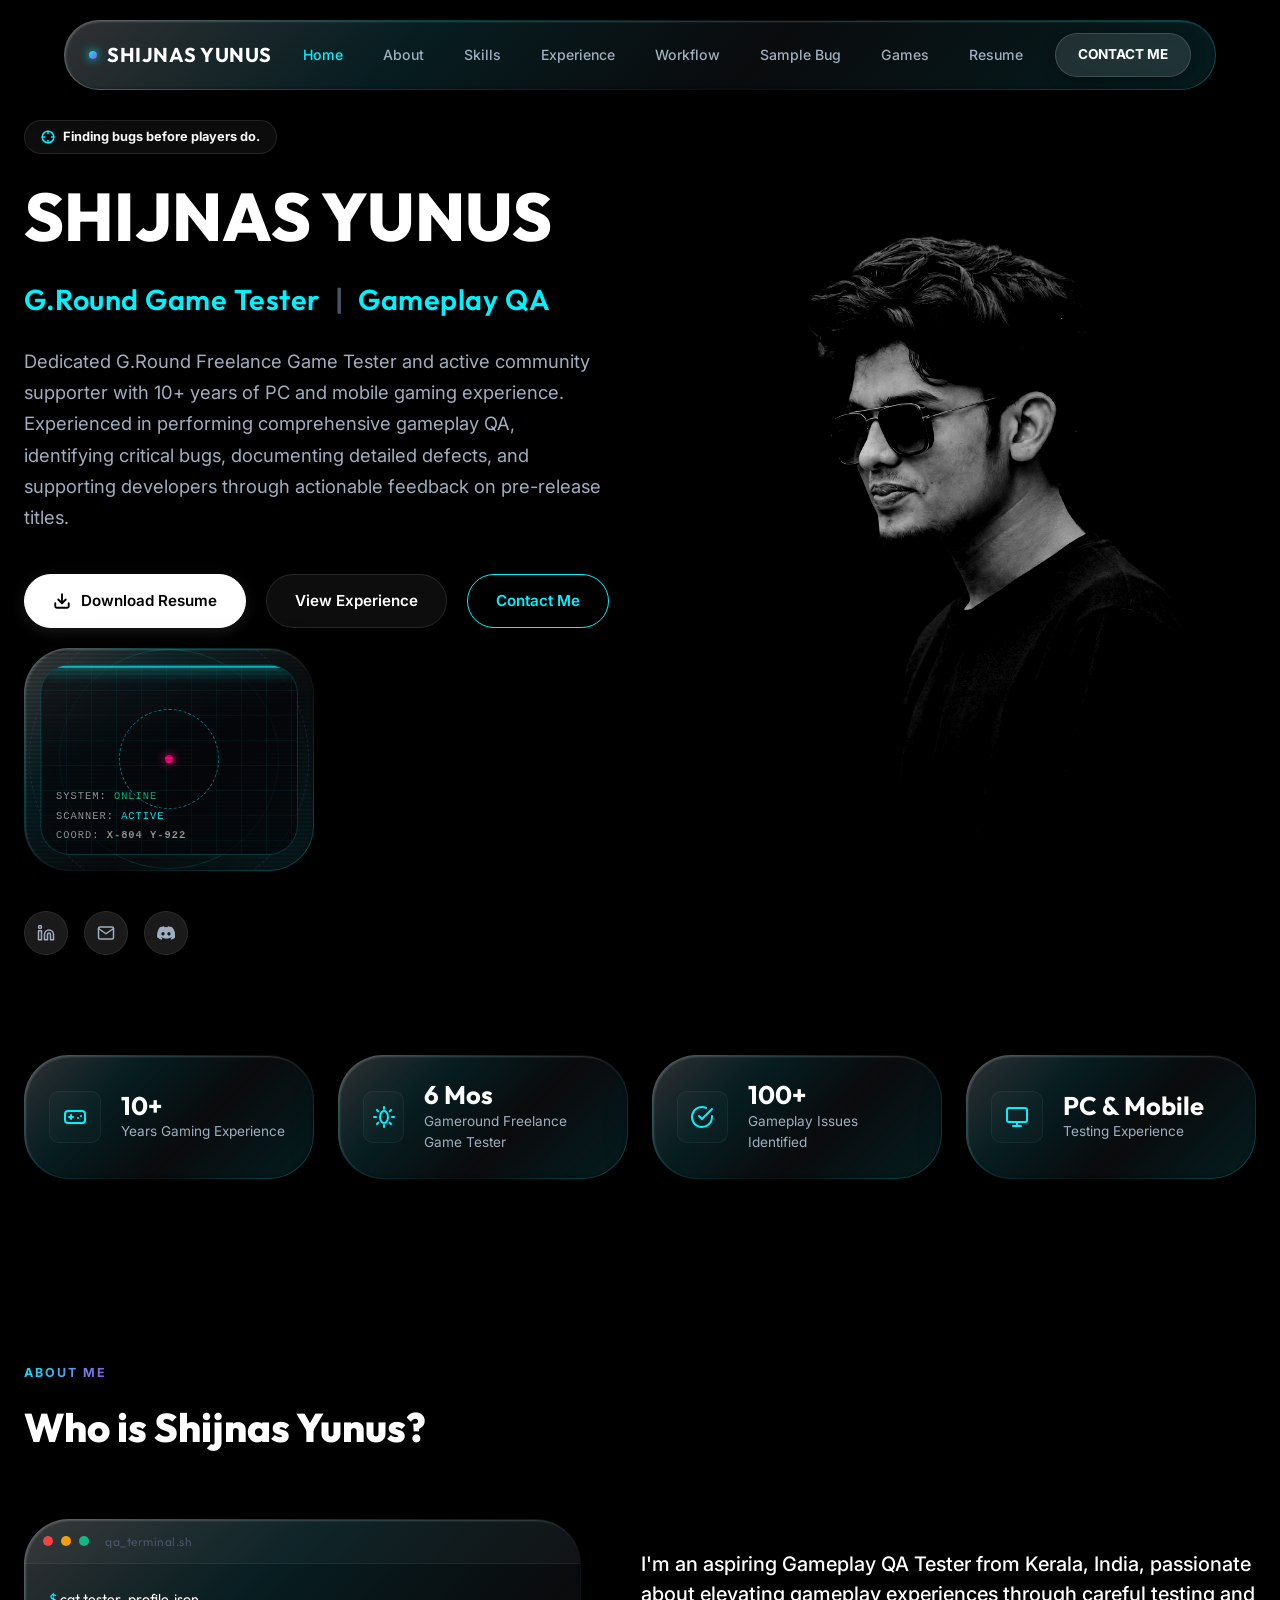
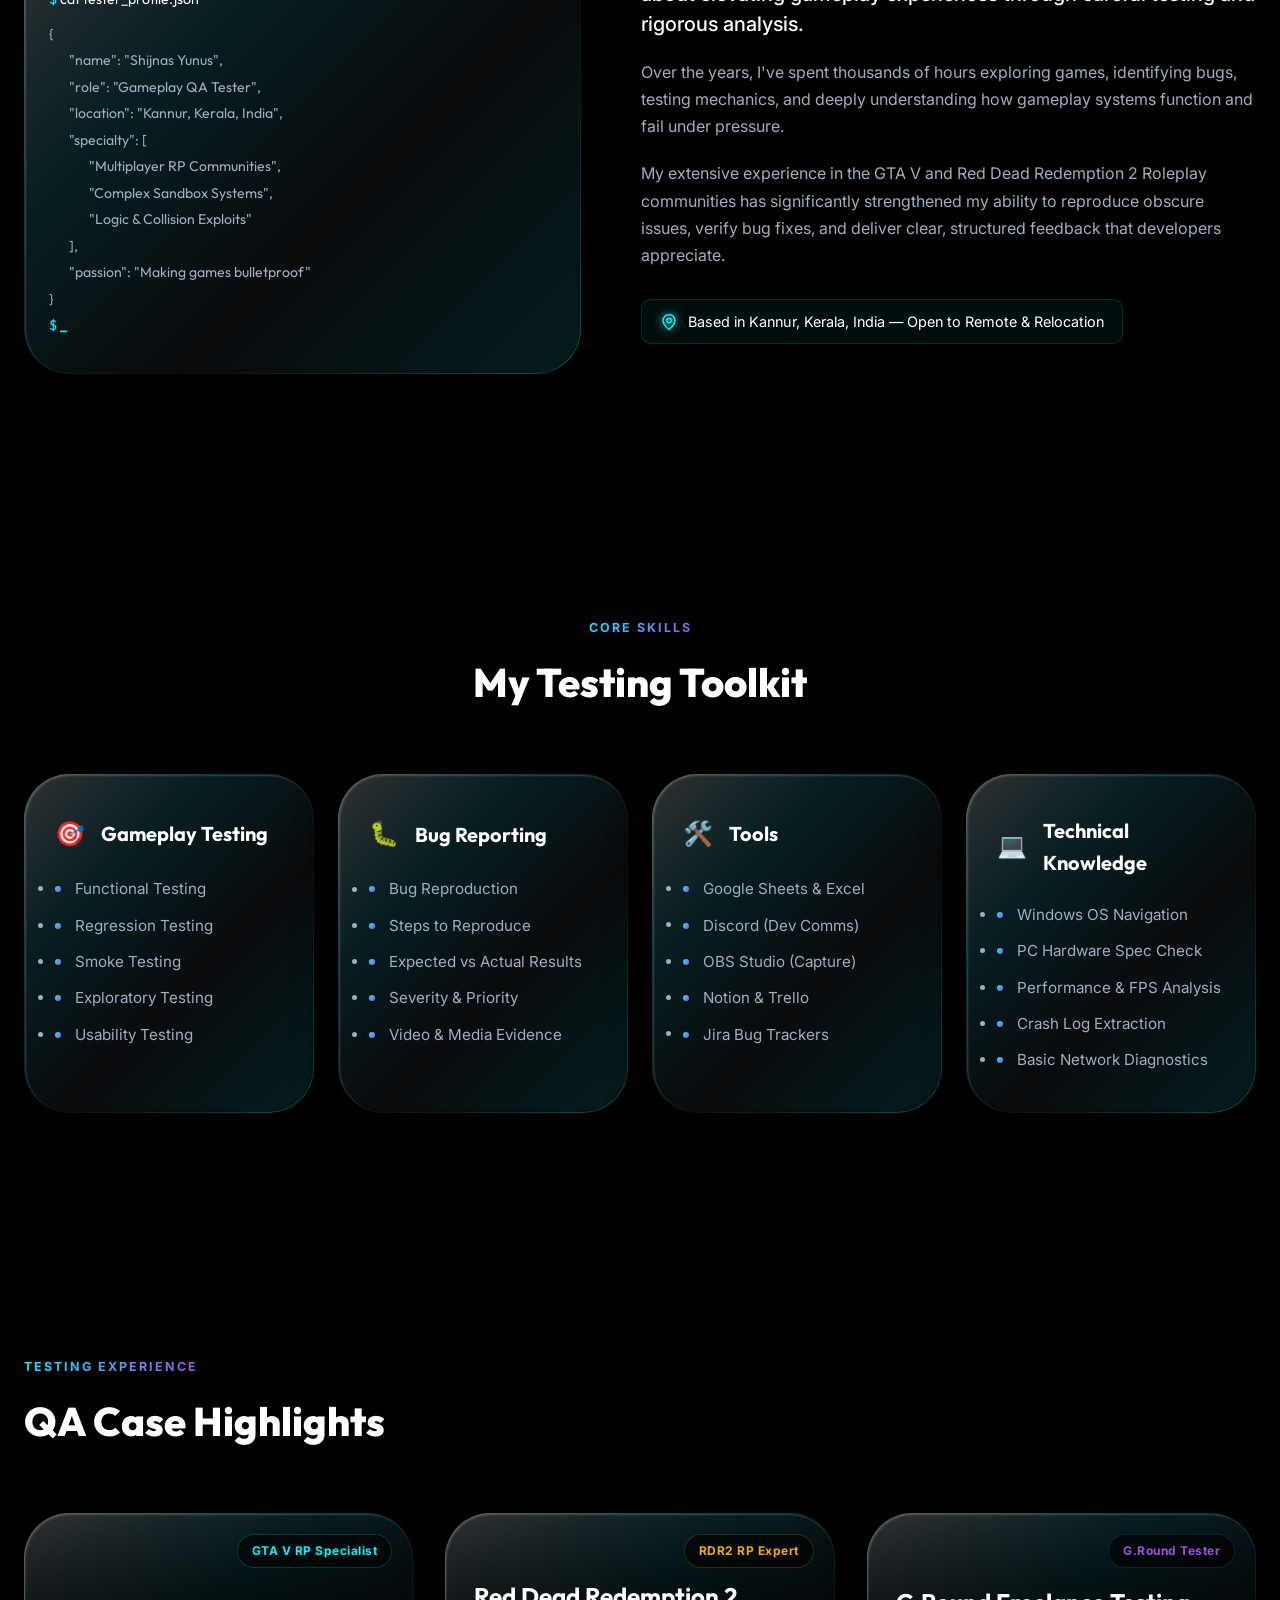
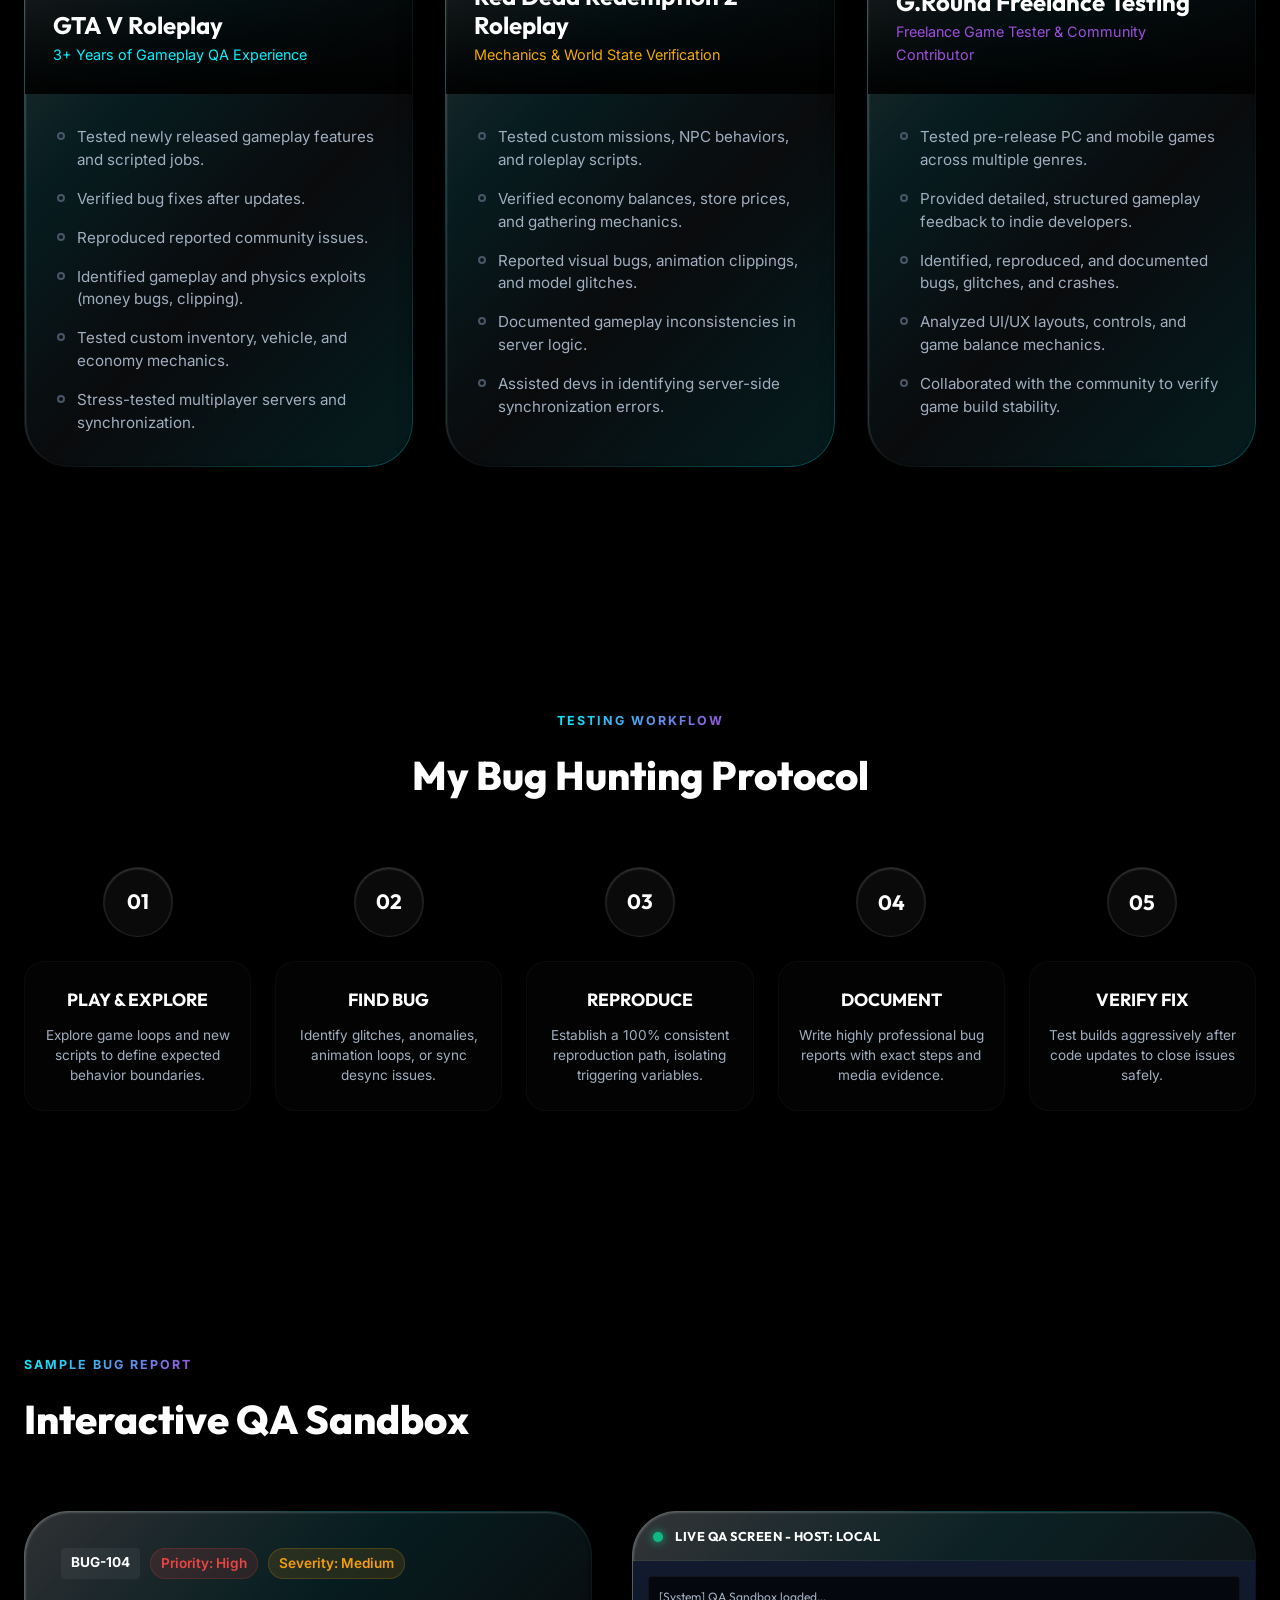
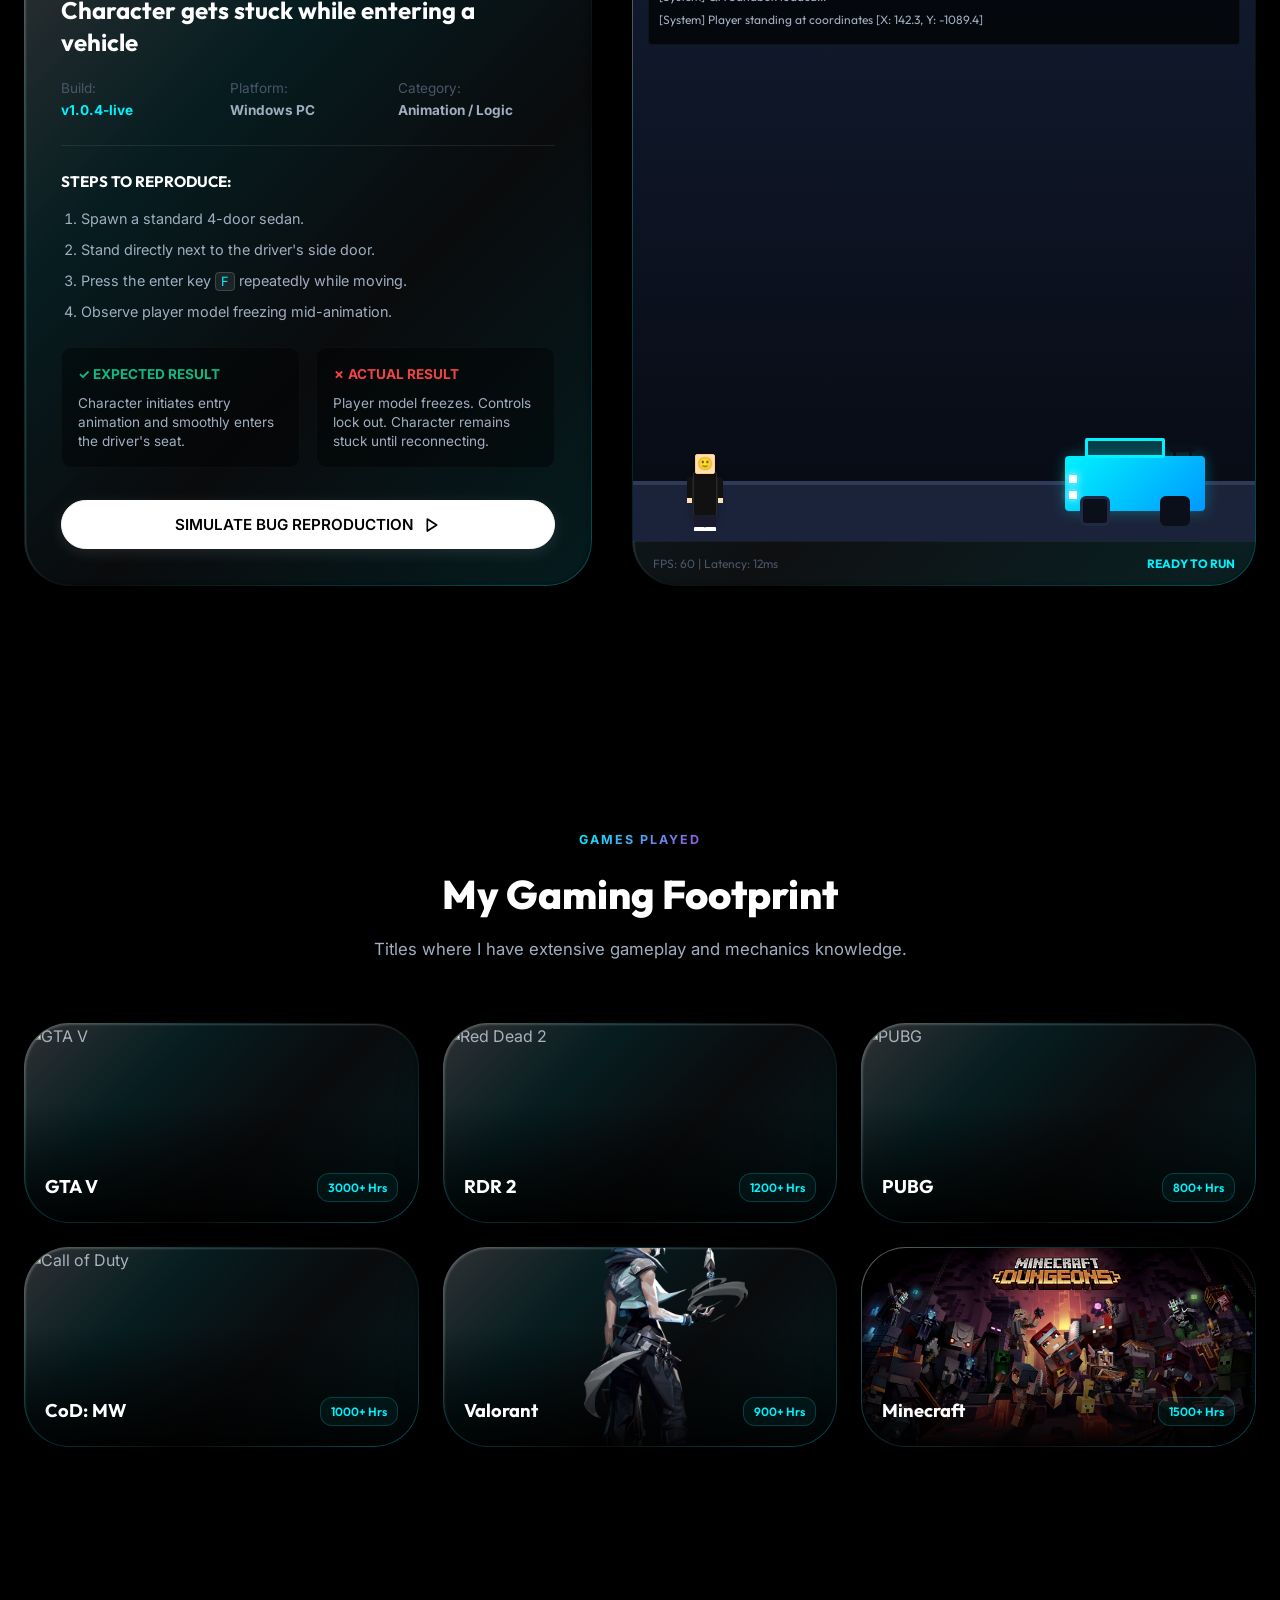
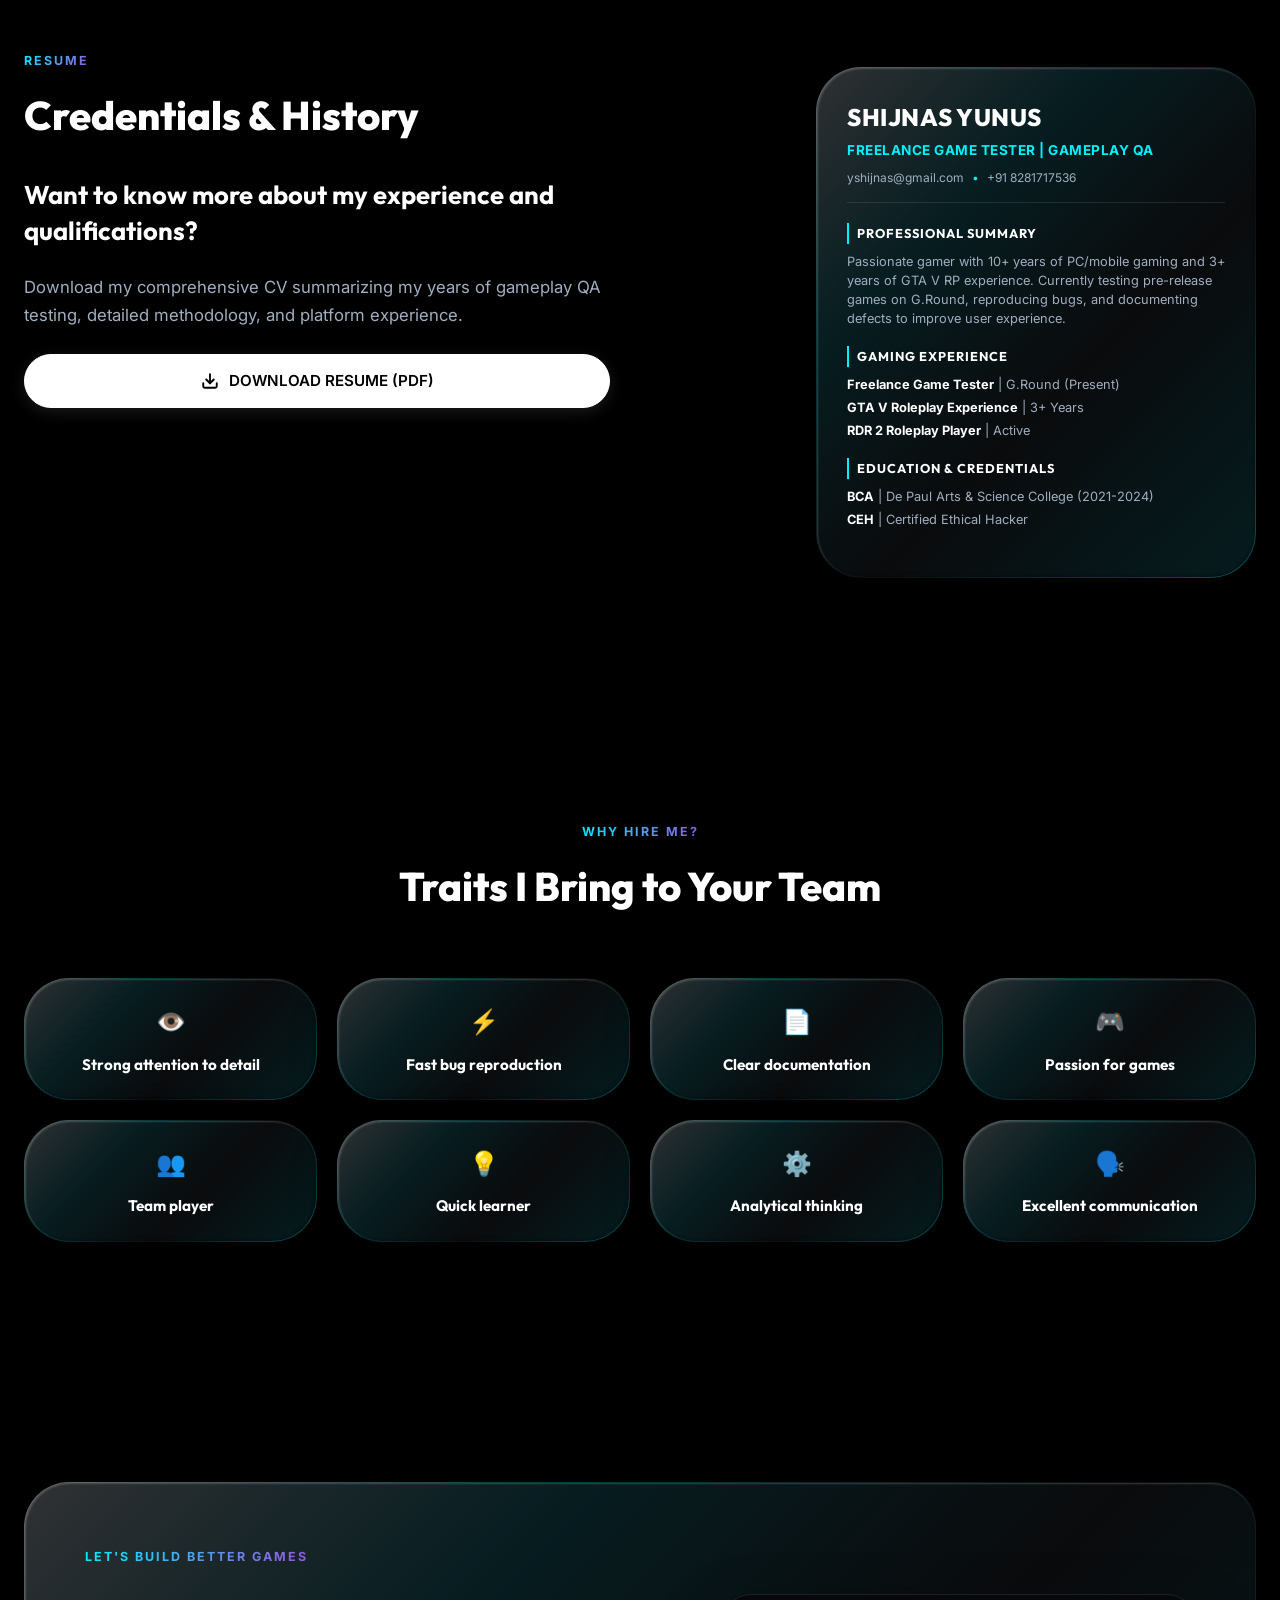
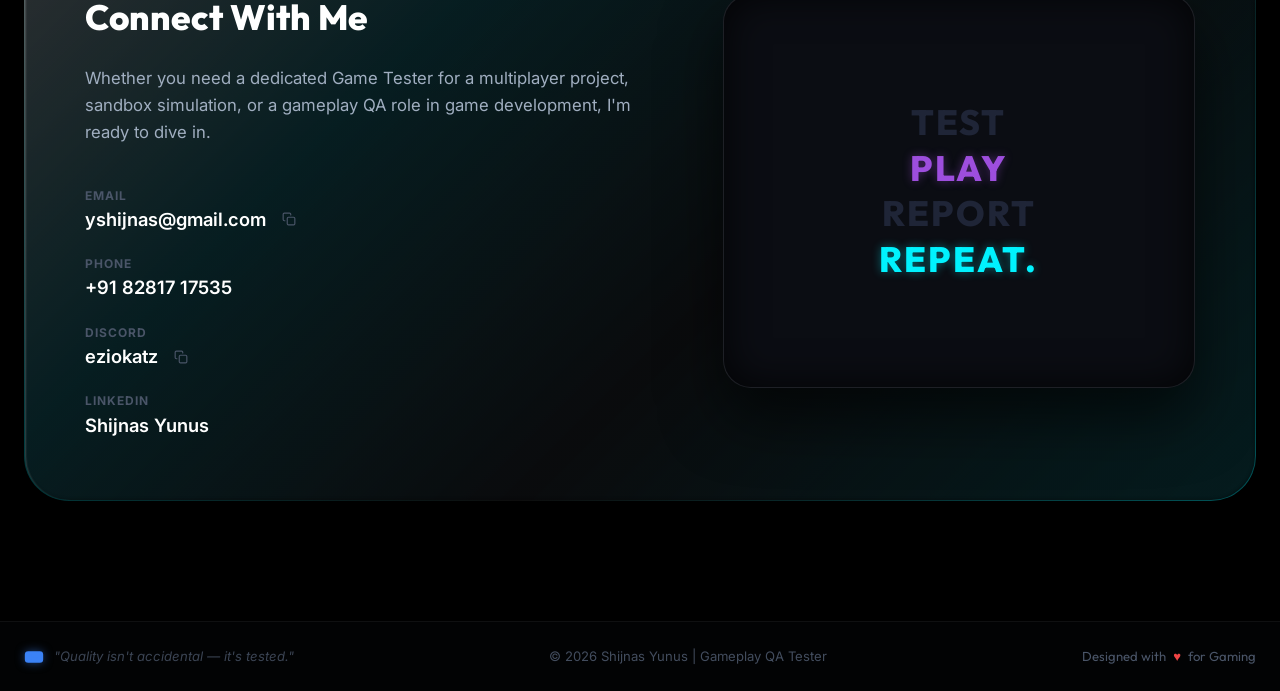
==== index.html @ f4b3682b "feat: add generated Ezio Auditore 16:9 cinematic parallax wallpaper asset" ====
<!DOCTYPE html>
<html lang="en">
<head>
  <meta charset="UTF-8">
  <meta name="viewport" content="width=device-width, initial-scale=1.0">
  <title>Shijnas Yunus | Gameplay QA Tester & Game Tester Portfolio</title>
  <meta name="description" content="Portfolio of Shijnas Yunus, Gameplay QA Tester. Specializing in bug hunting, GTA V & RDR2 RP testing, using a premium liquid glass design model.">
  
  <!-- Google Fonts -->
  <link rel="preconnect" href="https://fonts.googleapis.com">
  <link rel="preconnect" href="https://fonts.gstatic.com" crossorigin>
  <link href="https://fonts.googleapis.com/css2?family=Inter:wght@300;400;500;600;700&family=Outfit:wght@400;500;600;700;800&display=swap" rel="stylesheet">
  
  <!-- CSS Stylesheet -->
  <link rel="stylesheet" href="styles.css">
</head>
<body>

  <!-- Floating Liquid Organic Blobs behind glass -->
  <div class="liquid-background">
    <div class="liquid-blob blob-cyan"></div>
    <div class="liquid-blob blob-purple"></div>
    <div class="liquid-blob blob-pink"></div>
  </div>

  <!-- Glass Header -->
  <header class="glass-header">
    <div class="header-container">
      <a href="#home" class="logo">
        <span class="logo-dot"></span>
        <span>SHIJNAS YUNUS</span>
      </a>
      
      <button class="menu-toggle" aria-label="Toggle navigation">
        <span></span>
        <span></span>
        <span></span>
      </button>

      <nav class="nav-menu">
        <div class="nav-liquid-bubble"></div>
        <a href="#home" class="nav-link active">Home</a>
        <a href="#about" class="nav-link">About</a>
        <a href="#skills" class="nav-link">Skills</a>
        <a href="#experience" class="nav-link">Experience</a>
        <a href="#workflow" class="nav-link">Workflow</a>
        <a href="#bug-report" class="nav-link">Sample Bug</a>
        <a href="#games" class="nav-link">Games</a>
        <a href="#resume" class="nav-link">Resume</a>
        <a href="#contact" class="nav-btn-mobile">Contact Me</a>
      </nav>
      
      <a href="#contact" class="nav-btn">CONTACT ME</a>
    </div>
  </header>
  <div class="header-overlay"></div>
  <div class="parallax-bg-layer"></div>
  <div class="embers-container">
    <div class="ember" style="left: 10%; width: 4px; height: 4px; animation-delay: 0s; animation-duration: 6s;"></div>
    <div class="ember" style="left: 25%; width: 6px; height: 6px; animation-delay: 1.5s; animation-duration: 8s;"></div>
    <div class="ember" style="left: 40%; width: 3px; height: 3px; animation-delay: 0.5s; animation-duration: 5s;"></div>
    <div class="ember" style="left: 55%; width: 5px; height: 5px; animation-delay: 2s; animation-duration: 7s;"></div>
    <div class="ember" style="left: 70%; width: 4px; height: 4px; animation-delay: 3s; animation-duration: 9s;"></div>
    <div class="ember" style="left: 85%; width: 6px; height: 6px; animation-delay: 1s; animation-duration: 6s;"></div>
    <div class="ember" style="left: 15%; width: 5px; height: 5px; animation-delay: 4s; animation-duration: 8s;"></div>
    <div class="ember" style="left: 35%; width: 3px; height: 3px; animation-delay: 2.5s; animation-duration: 5s;"></div>
    <div class="ember" style="left: 50%; width: 4px; height: 4px; animation-delay: 4.5s; animation-duration: 7s;"></div>
    <div class="ember" style="left: 65%; width: 6px; height: 6px; animation-delay: 0.8s; animation-duration: 10s;"></div>
    <div class="ember" style="left: 80%; width: 3px; height: 3px; animation-delay: 3.2s; animation-duration: 6s;"></div>
    <div class="ember" style="left: 95%; width: 5px; height: 5px; animation-delay: 1.8s; animation-duration: 8s;"></div>
  </div>

  <!-- Hero Section -->
  <section id="home" class="hero-section">
    <div class="container hero-container">
      <div class="hero-content">
        <span class="designer-badge">
          <svg xmlns="http://www.w3.org/2000/svg" width="14" height="14" viewBox="0 0 24 24" fill="none" stroke="currentColor" stroke-width="2.5" stroke-linecap="round" stroke-linejoin="round" class="badge-icon"><circle cx="12" cy="12" r="10"></circle><line x1="22" y1="12" x2="18" y2="12"></line><line x1="6" y1="12" x2="2" y2="12"></line><line x1="12" y1="6" x2="12" y2="2"></line><line x1="12" y1="22" x2="12" y2="18"></line></svg>
          Finding bugs before players do.
        </span>
        <h1 class="hero-title">SHIJNAS YUNUS</h1>
        <h2 class="hero-subtitle">G.Round Game Tester <span class="accent-separator">|</span> Gameplay QA</h2>
        <p class="hero-desc">
          Dedicated G.Round Freelance Game Tester and active community supporter with 10+ years of PC and mobile gaming experience. Experienced in performing comprehensive gameplay QA, identifying critical bugs, documenting detailed defects, and supporting developers through actionable feedback on pre-release titles.
        </p>
        
        <div class="hero-ctas">
          <a href="#resume" class="btn btn-glass-primary">
            <svg xmlns="http://www.w3.org/2000/svg" width="18" height="18" viewBox="0 0 24 24" fill="none" stroke="currentColor" stroke-width="2.5" stroke-linecap="round" stroke-linejoin="round"><path d="M21 15v4a2 2 0 0 1-2 2H5a2 2 0 0 1-2-2v-4"></path><polyline points="7 10 12 15 17 10"></polyline><line x1="12" y1="15" x2="12" y2="3"></line></svg>
            Download Resume
          </a>
          <a href="#experience" class="btn btn-glass-secondary">View Experience</a>
          <a href="#contact" class="btn btn-glass-outline">Contact Me</a>
          
          <div class="hero-glass-box">
            <div class="liquid-glass-card scene-card">
              <div class="glass-reflection"></div>
              <div class="hud-elements">
                <div class="hud-circle-outer"></div>
                <div class="hud-circle-inner"></div>
              </div>
              <div class="hud-scanner">
                <div class="scanner-grid"></div>
                <div class="scanner-line"></div>
                <div class="scanner-reticle">
                  <div class="reticle-dot"></div>
                </div>
                <div class="scanner-hud-text">
                  <div class="hud-stat">SYSTEM: <span class="text-green">ONLINE</span></div>
                  <div class="hud-stat">SCANNER: <span class="text-cyan">ACTIVE</span></div>
                  <div class="hud-stat">COORD: <strong>X-804 Y-922</strong></div>
                </div>
              </div>
              <div class="scanlines"></div>
            </div>
          </div>
        </div>

        <div class="hero-socials">
          <a href="https://www.linkedin.com/in/shijnas-yunus-911192332/" target="_blank" aria-label="LinkedIn" class="social-link">
            <svg xmlns="http://www.w3.org/2000/svg" width="18" height="18" viewBox="0 0 24 24" fill="none" stroke="currentColor" stroke-width="2" stroke-linecap="round" stroke-linejoin="round"><path d="M16 8a6 6 0 0 1 6 6v7h-4v-7a2 2 0 0 0-2-2 2 2 0 0 0-2 2v7h-4v-7a6 6 0 0 1 6-6z"></path><rect x="2" y="9" width="4" height="12"></rect><circle cx="4" cy="4" r="2"></circle></svg>
          </a>
          <a href="https://mail.google.com/mail/?view=cm&fs=1&to=yshijnas@gmail.com" target="_blank" rel="noopener noreferrer" aria-label="Email" class="social-link">
            <svg xmlns="http://www.w3.org/2000/svg" width="18" height="18" viewBox="0 0 24 24" fill="none" stroke="currentColor" stroke-width="2" stroke-linecap="round" stroke-linejoin="round"><path d="M4 4h16c1.1 0 2 .9 2 2v12c0 1.1-.9 2-2 2H4c-1.1 0-2-.9-2-2V6c0-1.1.9-2 2-2z"></path><polyline points="22,6 12,13 2,6"></polyline></svg>
          </a>
          <a href="https://discord.com/users/1160597928109428837" target="_blank" aria-label="Discord" class="social-link">
            <svg xmlns="http://www.w3.org/2000/svg" width="18" height="18" viewBox="0 0 127.14 96.36" fill="currentColor"><path d="M107.7,8.07A105.15,105.15,0,0,0,77.26,0a77.19,77.19,0,0,0-3.3,6.83A96.67,96.67,0,0,0,53.22,6.83,77.19,77.19,0,0,0,49.88,0,105.15,105.15,0,0,0,19.44,8.07C3.66,31.58-1.86,54.65,1,77.53A105.73,105.73,0,0,0,32,96.36a77.7,77.7,0,0,0,6.63-10.85,68.43,68.43,0,0,1-10.5-5c.9-.65,1.76-1.34,2.58-2a75.58,75.58,0,0,0,72.9,0c.82.71,1.68,1.4,2.58,2a68.69,68.69,0,0,1-10.5,5,77.7,77.7,0,0,0,6.63,10.85,105.73,105.73,0,0,0,31-18.83C129.87,50.12,123.63,27.35,107.7,8.07ZM42.45,65.69C36.18,65.69,31,60,31,53S36.18,40.36,42.45,40.36,53.83,46,53.83,53,48.72,65.69,42.45,65.69Zm42.24,0C78.41,65.69,73.24,60,73.24,53S78.41,40.36,84.69,40.36,96.07,46,96.07,53,91,65.69,84.69,65.69Z"/></svg>
          </a>
        </div>
      </div>
    </div>

    <!-- Quick Stats Grid -->
    <div class="container">
      <div class="stats-grid">
        <!-- Stat Card 1 -->
        <div class="glass-stat-card">
          <div class="stat-icon-wrapper">
            <svg xmlns="http://www.w3.org/2000/svg" width="24" height="24" viewBox="0 0 24 24" fill="none" stroke="currentColor" stroke-width="2" stroke-linecap="round" stroke-linejoin="round"><rect x="2" y="6" width="20" height="12" rx="3"></rect><line x1="6" y1="12" x2="10" y2="12"></line><line x1="8" y1="10" x2="8" y2="14"></line><line x1="15" y1="13" x2="15.01" y2="13"></line><line x1="18" y1="11" x2="18.01" y2="11"></line></svg>
          </div>
          <div class="stat-info">
            <h3 class="stat-number">10+</h3>
            <p class="stat-label">Years Gaming Experience</p>
          </div>
        </div>
        
        <!-- Stat Card 2 -->
        <div class="glass-stat-card">
          <div class="stat-icon-wrapper">
            <svg xmlns="http://www.w3.org/2000/svg" width="24" height="24" viewBox="0 0 24 24" fill="none" stroke="currentColor" stroke-width="2" stroke-linecap="round" stroke-linejoin="round"><path d="M12 2v2"></path><path d="M12 20v2"></path><path d="M4.93 4.93l1.41 1.41"></path><path d="M17.66 17.66l1.41 1.41"></path><path d="M2 12h2"></path><path d="M20 12h2"></path><path d="M6.34 17.66l-1.41 1.41"></path><path d="M19.07 4.93l-1.41 1.41"></path><ellipse cx="12" cy="12" rx="4" ry="6"></ellipse></svg>
          </div>
          <div class="stat-info">
            <h3 class="stat-number">6 Mos</h3>
            <p class="stat-label">Gameround Freelance Game Tester</p>
          </div>
        </div>
        
        <!-- Stat Card 3 -->
        <div class="glass-stat-card">
          <div class="stat-icon-wrapper">
            <svg xmlns="http://www.w3.org/2000/svg" width="24" height="24" viewBox="0 0 24 24" fill="none" stroke="currentColor" stroke-width="2" stroke-linecap="round" stroke-linejoin="round"><path d="M22 11.08V12a10 10 0 1 1-5.93-9.14"></path><polyline points="22 4 12 14.01 9 11.01"></polyline></svg>
          </div>
          <div class="stat-info">
            <h3 class="stat-number">100+</h3>
            <p class="stat-label">Gameplay Issues Identified</p>
          </div>
        </div>
        
        <!-- Stat Card 4 -->
        <div class="glass-stat-card">
          <div class="stat-icon-wrapper">
            <svg xmlns="http://www.w3.org/2000/svg" width="24" height="24" viewBox="0 0 24 24" fill="none" stroke="currentColor" stroke-width="2" stroke-linecap="round" stroke-linejoin="round"><rect x="2" y="3" width="20" height="14" rx="2" ry="2"></rect><line x1="8" y1="21" x2="16" y2="21"></line><line x1="12" y1="17" x2="12" y2="21"></line></svg>
          </div>
          <div class="stat-info">
            <h3 class="stat-number">PC & Mobile</h3>
            <p class="stat-label">Testing Experience</p>
          </div>
        </div>
      </div>
    </div>
  </section>

  <!-- About Me Section -->
  <section id="about" class="about-section">
    <div class="container">
      <div class="section-header">
        <span class="sub-tag">ABOUT ME</span>
        <h2 class="title">Who is Shijnas Yunus?</h2>
      </div>
      
      <div class="about-grid">
        <div class="about-visual">
          <div class="terminal-glass-card">
            <div class="terminal-header">
              <span class="terminal-dot red"></span>
              <span class="terminal-dot yellow"></span>
              <span class="terminal-dot green"></span>
              <span class="terminal-title">qa_terminal.sh</span>
            </div>
            <div class="terminal-body">
              <p class="term-line"><span class="term-prompt">$</span> cat tester_profile.json</p>
              <p class="term-output">{</p>
              <p class="term-output indent-1">"name": "Shijnas Yunus",</p>
              <p class="term-output indent-1">"role": "Gameplay QA Tester",</p>
              <p class="term-output indent-1">"location": "Kannur, Kerala, India",</p>
              <p class="term-output indent-1">"specialty": [</p>
              <p class="term-output indent-2">"Multiplayer RP Communities",</p>
              <p class="term-output indent-2">"Complex Sandbox Systems",</p>
              <p class="term-output indent-2">"Logic & Collision Exploits"</p>
              <p class="term-output indent-1">],</p>
              <p class="term-output indent-1">"passion": "Making games bulletproof"</p>
              <p class="term-output">}</p>
              <p class="term-line animate-cursor"><span class="term-prompt">$</span> <span class="cursor">_</span></p>
            </div>
          </div>
        </div>
        
        <div class="about-content">
          <p class="about-lead">
            I'm an aspiring Gameplay QA Tester from Kerala, India, passionate about elevating gameplay experiences through careful testing and rigorous analysis.
          </p>
          <p class="about-text">
            Over the years, I've spent thousands of hours exploring games, identifying bugs, testing mechanics, and deeply understanding how gameplay systems function and fail under pressure.
          </p>
          <p class="about-text">
            My extensive experience in the GTA V and Red Dead Redemption 2 Roleplay communities has significantly strengthened my ability to reproduce obscure issues, verify bug fixes, and deliver clear, structured feedback that developers appreciate.
          </p>
          
          <div class="about-location-badge">
            <svg xmlns="http://www.w3.org/2000/svg" width="18" height="18" viewBox="0 0 24 24" fill="none" stroke="currentColor" stroke-width="2" stroke-linecap="round" stroke-linejoin="round" class="location-icon"><path d="M12 2a8 8 0 0 0-8 8c0 5.25 8 12 8 12s8-6.75 8-12a8 8 0 0 0-8-8z"></path><circle cx="12" cy="10" r="3"></circle></svg>
            <span>Based in Kannur, Kerala, India — Open to Remote & Relocation</span>
          </div>
        </div>
      </div>
    </div>
  </section>

  <!-- Skills Section -->
  <section id="skills" class="skills-section">
    <div class="container">
      <div class="section-header centered">
        <span class="sub-tag">CORE SKILLS</span>
        <h2 class="title">My Testing Toolkit</h2>
      </div>

      <div class="skills-grid">
        <!-- Skill 1 -->
        <div class="glass-skill-card">
          <div class="skill-header">
            <span class="skill-icon">🎯</span>
            <h3>Gameplay Testing</h3>
          </div>
          <ul class="skill-tags">
            <li>Functional Testing</li>
            <li>Regression Testing</li>
            <li>Smoke Testing</li>
            <li>Exploratory Testing</li>
            <li>Usability Testing</li>
          </ul>
        </div>

        <!-- Skill 2 -->
        <div class="glass-skill-card">
          <div class="skill-header">
            <span class="skill-icon">🐛</span>
            <h3>Bug Reporting</h3>
          </div>
          <ul class="skill-tags">
            <li>Bug Reproduction</li>
            <li>Steps to Reproduce</li>
            <li>Expected vs Actual Results</li>
            <li>Severity & Priority</li>
            <li>Video & Media Evidence</li>
          </ul>
        </div>

        <!-- Skill 3 -->
        <div class="glass-skill-card">
          <div class="skill-header">
            <span class="skill-icon">🛠️</span>
            <h3>Tools</h3>
          </div>
          <ul class="skill-tags">
            <li>Google Sheets & Excel</li>
            <li>Discord (Dev Comms)</li>
            <li>OBS Studio (Capture)</li>
            <li>Notion & Trello</li>
            <li>Jira Bug Trackers</li>
          </ul>
        </div>

        <!-- Skill 4 -->
        <div class="glass-skill-card">
          <div class="skill-header">
            <span class="skill-icon">💻</span>
            <h3>Technical Knowledge</h3>
          </div>
          <ul class="skill-tags">
            <li>Windows OS Navigation</li>
            <li>PC Hardware Spec Check</li>
            <li>Performance & FPS Analysis</li>
            <li>Crash Log Extraction</li>
            <li>Basic Network Diagnostics</li>
          </ul>
        </div>
      </div>
    </div>
  </section>

  <!-- Testing Experience Section -->
  <section id="experience" class="experience-section">
    <div class="container">
      <div class="section-header">
        <span class="sub-tag">TESTING EXPERIENCE</span>
        <h2 class="title">QA Case Highlights</h2>
      </div>

      <div class="experience-grid">
        <!-- GTA V Card -->
        <a href="https://www.rockstargames.com/gta-v" target="_blank" rel="noopener noreferrer" class="glass-exp-card">
          <div class="exp-banner gta-banner">
            <div class="banner-gradient"></div>
            <span class="game-badge gta">GTA V RP Specialist</span>
            <h3>GTA V Roleplay</h3>
            <p>3+ Years of Gameplay QA Experience</p>
          </div>
          <div class="exp-details">
            <ul class="experience-bullets">
              <li>Tested newly released gameplay features and scripted jobs.</li>
              <li>Verified bug fixes after updates.</li>
              <li>Reproduced reported community issues.</li>
              <li>Identified gameplay and physics exploits (money bugs, clipping).</li>
              <li>Tested custom inventory, vehicle, and economy mechanics.</li>
              <li>Stress-tested multiplayer servers and synchronization.</li>
            </ul>
          </div>
        </a>

        <!-- RDR2 Card -->
        <a href="https://www.rockstargames.com/reddeadredemption2" target="_blank" rel="noopener noreferrer" class="glass-exp-card">
          <div class="exp-banner rdr-banner">
            <div class="banner-gradient"></div>
            <span class="game-badge rdr">RDR2 RP Expert</span>
            <h3>Red Dead Redemption 2 Roleplay</h3>
            <p>Mechanics & World State Verification</p>
          </div>
          <div class="exp-details">
            <ul class="experience-bullets">
              <li>Tested custom missions, NPC behaviors, and roleplay scripts.</li>
              <li>Verified economy balances, store prices, and gathering mechanics.</li>
              <li>Reported visual bugs, animation clippings, and model glitches.</li>
              <li>Documented gameplay inconsistencies in server logic.</li>
              <li>Assisted devs in identifying server-side synchronization errors.</li>
            </ul>
          </div>
        </a>

        <!-- G.Round Card -->
        <a href="https://gameround.co/" target="_blank" rel="noopener noreferrer" class="glass-exp-card">
          <div class="exp-banner ground-banner">
            <div class="banner-gradient"></div>
            <span class="game-badge ground">G.Round Tester</span>
            <h3>G.Round Freelance Testing</h3>
            <p>Freelance Game Tester & Community Contributor</p>
          </div>
          <div class="exp-details">
            <ul class="experience-bullets">
              <li>Tested pre-release PC and mobile games across multiple genres.</li>
              <li>Provided detailed, structured gameplay feedback to indie developers.</li>
              <li>Identified, reproduced, and documented bugs, glitches, and crashes.</li>
              <li>Analyzed UI/UX layouts, controls, and game balance mechanics.</li>
              <li>Collaborated with the community to verify game build stability.</li>
            </ul>
          </div>
        </a>
      </div>
    </div>
  </section>

  <!-- Testing Workflow -->
  <section id="workflow" class="workflow-section">
    <div class="container">
      <div class="section-header centered">
        <span class="sub-tag">TESTING WORKFLOW</span>
        <h2 class="title">My Bug Hunting Protocol</h2>
      </div>

      <div class="workflow-timeline">
        <!-- Node 1 -->
        <div class="workflow-node">
          <div class="node-circle">01</div>
          <div class="node-content">
            <h4>PLAY & EXPLORE</h4>
            <p>Explore game loops and new scripts to define expected behavior boundaries.</p>
          </div>
        </div>

        <!-- Node 2 -->
        <div class="workflow-node">
          <div class="node-circle">02</div>
          <div class="node-content">
            <h4>FIND BUG</h4>
            <p>Identify glitches, anomalies, animation loops, or sync desync issues.</p>
          </div>
        </div>

        <!-- Node 3 -->
        <div class="workflow-node">
          <div class="node-circle">03</div>
          <div class="node-content">
            <h4>REPRODUCE</h4>
            <p>Establish a 100% consistent reproduction path, isolating triggering variables.</p>
          </div>
        </div>

        <!-- Node 4 -->
        <div class="workflow-node">
          <div class="node-circle">04</div>
          <div class="node-content">
            <h4>DOCUMENT</h4>
            <p>Write highly professional bug reports with exact steps and media evidence.</p>
          </div>
        </div>

        <!-- Node 5 -->
        <div class="workflow-node">
          <div class="node-circle">05</div>
          <div class="node-content">
            <h4>VERIFY FIX</h4>
            <p>Test builds aggressively after code updates to close issues safely.</p>
          </div>
        </div>
      </div>
    </div>
  </section>

  <!-- Sample Bug Report (Interactive Dashboard) -->
  <section id="bug-report" class="bug-section">
    <div class="container">
      <div class="section-header">
        <span class="sub-tag">SAMPLE BUG REPORT</span>
        <h2 class="title">Interactive QA Sandbox</h2>
      </div>

      <div class="bug-grid">
        <!-- Bug details panel -->
        <div class="glass-bug-details">
          <div class="bug-header">
            <span class="bug-id">BUG-104</span>
            <span class="bug-badge priority-high">Priority: High</span>
            <span class="bug-badge severity-medium">Severity: Medium</span>
          </div>

          <h3 class="bug-title">Character gets stuck while entering a vehicle</h3>

          <div class="bug-meta">
            <div><span>Build:</span> <strong class="text-cyan">v1.0.4-live</strong></div>
            <div><span>Platform:</span> <strong>Windows PC</strong></div>
            <div><span>Category:</span> <strong>Animation / Logic</strong></div>
          </div>

          <hr class="glass-divider">

          <div class="bug-steps-wrapper">
            <h4>Steps to Reproduce:</h4>
            <ol class="steps-list">
              <li id="sim-step-1">Spawn a standard 4-door sedan.</li>
              <li id="sim-step-2">Stand directly next to the driver's side door.</li>
              <li id="sim-step-3">Press the enter key <kbd>F</kbd> repeatedly while moving.</li>
              <li id="sim-step-4">Observe player model freezing mid-animation.</li>
            </ol>
          </div>

          <div class="bug-results">
            <div class="result-box expected">
              <span class="res-tag text-green">✓ Expected Result</span>
              <p>Character initiates entry animation and smoothly enters the driver's seat.</p>
            </div>
            <div class="result-box actual">
              <span class="res-tag text-red">✗ Actual Result</span>
              <p>Player model freezes. Controls lock out. Character remains stuck until reconnecting.</p>
            </div>
          </div>

          <button id="reproduce-btn" class="btn btn-glass-primary btn-full">
            <span class="btn-text">SIMULATE BUG REPRODUCTION</span>
            <svg xmlns="http://www.w3.org/2000/svg" width="16" height="16" viewBox="0 0 24 24" fill="none" stroke="currentColor" stroke-width="2.5" stroke-linecap="round" stroke-linejoin="round" class="play-icon"><polygon points="5 3 19 12 5 21 5 3"></polygon></svg>
          </button>
        </div>

        <!-- Viewport panel -->
        <div class="glass-viewport">
          <div class="viewport-header">
            <span class="viewport-dot green"></span>
            <span>LIVE QA SCREEN - HOST: LOCAL</span>
          </div>
          <div class="viewport-body">
            <div id="sim-scene" class="sim-scene-idle">
              <div class="sim-bg-scene"></div>
              <div class="sim-car">
                <div class="roblox-spoiler"></div>
                <div class="roblox-headlight left"></div>
                <div class="roblox-headlight right"></div>
              </div>
              <div class="sim-player">
                <div class="roblox-arm left"></div>
                <div class="roblox-arm right"></div>
                <div class="roblox-legs">
                  <div class="roblox-leg left"></div>
                  <div class="roblox-leg right"></div>
                </div>
              </div>
              
              <!-- Console Output Overlay -->
              <div class="console-logs" id="console-logs">
                <div class="log-line text-muted">[System] QA Sandbox loaded...</div>
                <div class="log-line text-muted">[System] Player standing at coordinates [X: 142.3, Y: -1089.4]</div>
              </div>

              <!-- Glitch effect -->
              <div class="glitch-overlay" id="glitch-overlay">GLITCH DETECTED: ANIM_LOCK_0x00F3</div>
            </div>
          </div>
          <div class="viewport-footer">
            <span>FPS: 60 | Latency: 12ms</span>
            <span id="action-indicator" class="action-status">READY TO RUN</span>
          </div>
        </div>
      </div>
    </div>
  </section>

  <!-- Games Played Section -->
  <section id="games" class="games-section">
    <div class="container">
      <div class="section-header centered">
        <span class="sub-tag">GAMES PLAYED</span>
        <h2 class="title">My Gaming Footprint</h2>
        <p class="subtitle">Titles where I have extensive gameplay and mechanics knowledge.</p>
      </div>

      <div class="games-grid">
        <!-- Game 1 -->
        <a href="https://www.rockstargames.com/gta-v" target="_blank" rel="noopener noreferrer" class="glass-game-card">
          <img src="https://shared.akamai.steamstatic.com/store_item_assets/steam/apps/271590/capsule_616x353.jpg" alt="GTA V" class="game-img">
          <div class="game-info">
            <h4>GTA V</h4>
            <span class="game-time">3000+ Hrs</span>
          </div>
        </a>

        <!-- Game 2 -->
        <a href="https://www.rockstargames.com/reddeadredemption2" target="_blank" rel="noopener noreferrer" class="glass-game-card">
          <img src="https://shared.akamai.steamstatic.com/store_item_assets/steam/apps/1174180/capsule_616x353.jpg" alt="Red Dead 2" class="game-img">
          <div class="game-info">
            <h4>RDR 2</h4>
            <span class="game-time">1200+ Hrs</span>
          </div>
        </a>

        <!-- Game 3 -->
        <a href="https://www.pubg.com" target="_blank" rel="noopener noreferrer" class="glass-game-card">
          <img src="https://shared.akamai.steamstatic.com/store_item_assets/steam/apps/578080/capsule_616x353.jpg" alt="PUBG" class="game-img">
          <div class="game-info">
            <h4>PUBG</h4>
            <span class="game-time">800+ Hrs</span>
          </div>
        </a>

        <!-- Game 4 -->
        <a href="https://www.callofduty.com" target="_blank" rel="noopener noreferrer" class="glass-game-card">
          <img src="https://shared.akamai.steamstatic.com/store_item_assets/steam/apps/1938090/capsule_616x353.jpg" alt="Call of Duty" class="game-img">
          <div class="game-info">
            <h4>CoD: MW</h4>
            <span class="game-time">1000+ Hrs</span>
          </div>
        </a>

        <!-- Game 5 -->
        <a href="https://playvalorant.com" target="_blank" rel="noopener noreferrer" class="glass-game-card">
          <img src="valorant.png" alt="Valorant" class="game-img">
          <div class="game-info">
            <h4>Valorant</h4>
            <span class="game-time">900+ Hrs</span>
          </div>
        </a>

        <!-- Game 6 -->
        <a href="https://www.minecraft.net" target="_blank" rel="noopener noreferrer" class="glass-game-card">
          <img src="minecraft.png" alt="Minecraft" class="game-img">
          <div class="game-info">
            <h4>Minecraft</h4>
            <span class="game-time">1500+ Hrs</span>
          </div>
        </a>
      </div>
    </div>
  </section>

  <!-- Resume Section -->
  <section id="resume" class="resume-section">
    <div class="container">
      <div class="section-header">
        <span class="sub-tag">RESUME</span>
        <h2 class="title">Credentials & History</h2>
      </div>

      <div class="resume-grid">
        <div class="resume-left">
          <h3>Want to know more about my experience and qualifications?</h3>
          <p>Download my comprehensive CV summarizing my years of gameplay QA testing, detailed methodology, and platform experience.</p>
          <a href="resume.pdf" download="Shijnas_Yunus_Resume.pdf" class="btn btn-glass-primary">
            <svg xmlns="http://www.w3.org/2000/svg" width="18" height="18" viewBox="0 0 24 24" fill="none" stroke="currentColor" stroke-width="2.5" stroke-linecap="round" stroke-linejoin="round"><path d="M21 15v4a2 2 0 0 1-2 2H5a2 2 0 0 1-2-2v-4"></path><polyline points="7 10 12 15 17 10"></polyline><line x1="12" y1="15" x2="12" y2="3"></line></svg>
            DOWNLOAD RESUME (PDF)
          </a>
        </div>

        <div class="resume-right">
          <div class="resume-glass-preview">
            <div class="themed-resume-preview">
              <div class="resume-header">
                <h3>SHIJNAS YUNUS</h3>
                <p class="resume-title text-cyan">Freelance Game Tester | Gameplay QA</p>
                <div class="resume-contact">
                  <span>yshijnas@gmail.com</span>
                  <span class="bullet">•</span>
                  <span>+91 8281717536</span>
                </div>
              </div>
              <div class="resume-body">
                <div class="resume-sect">
                  <h5>PROFESSIONAL SUMMARY</h5>
                  <p>Passionate gamer with 10+ years of PC/mobile gaming and 3+ years of GTA V RP experience. Currently testing pre-release games on G.Round, reproducing bugs, and documenting defects to improve user experience.</p>
                </div>
                <div class="resume-sect">
                  <h5>GAMING EXPERIENCE</h5>
                  <p><strong>Freelance Game Tester</strong> | G.Round (Present)</p>
                  <p><strong>GTA V Roleplay Experience</strong> | 3+ Years</p>
                  <p><strong>RDR 2 Roleplay Player</strong> | Active</p>
                </div>
                <div class="resume-sect">
                  <h5>EDUCATION & CREDENTIALS</h5>
                  <p><strong>BCA</strong> | De Paul Arts & Science College (2021-2024)</p>
                  <p><strong>CEH</strong> | Certified Ethical Hacker</p>
                </div>
              </div>
            </div>
          </div>
        </div>
      </div>
    </div>
  </section>

  <!-- Why Hire Me Section -->
  <section class="hire-section">
    <div class="container">
      <div class="section-header centered">
        <span class="sub-tag">WHY HIRE ME?</span>
        <h2 class="title">Traits I Bring to Your Team</h2>
      </div>

      <div class="hire-grid">
        <div class="glass-hire-card"><span class="hire-icon">👁️</span><h4>Strong attention to detail</h4></div>
        <div class="glass-hire-card"><span class="hire-icon">⚡</span><h4>Fast bug reproduction</h4></div>
        <div class="glass-hire-card"><span class="hire-icon">📄</span><h4>Clear documentation</h4></div>
        <div class="glass-hire-card"><span class="hire-icon">🎮</span><h4>Passion for games</h4></div>
        <div class="glass-hire-card"><span class="hire-icon">👥</span><h4>Team player</h4></div>
        <div class="glass-hire-card"><span class="hire-icon">💡</span><h4>Quick learner</h4></div>
        <div class="glass-hire-card"><span class="hire-icon">⚙️</span><h4>Analytical thinking</h4></div>
        <div class="glass-hire-card"><span class="hire-icon">🗣️</span><h4>Excellent communication</h4></div>
      </div>
    </div>
  </section>

  <!-- Contact Section -->
  <section id="contact" class="contact-section">
    <div class="container">
      <div class="contact-glass-panel">
        <div class="contact-left">
          <span class="sub-tag">LET'S BUILD BETTER GAMES</span>
          <h2>Connect With Me</h2>
          <p>Whether you need a dedicated Game Tester for a multiplayer project, sandbox simulation, or a gameplay QA role in game development, I'm ready to dive in.</p>
          
          <div class="contact-info-list">
            <div class="contact-item">
              <span class="item-label">EMAIL</span>
              <div class="item-value-row">
                <span class="item-val" id="email-value">yshijnas@gmail.com</span>
                <button class="copy-btn" data-clipboard="email-value" aria-label="Copy email">
                  <svg xmlns="http://www.w3.org/2000/svg" width="14" height="14" viewBox="0 0 24 24" fill="none" stroke="currentColor" stroke-width="2" stroke-linecap="round" stroke-linejoin="round"><rect x="9" y="9" width="13" height="13" rx="2" ry="2"></rect><path d="M5 15H4a2 2 0 0 1-2-2V4a2 2 0 0 1 2-2h9a2 2 0 0 1 2 2v1"></path></svg>
                </button>
              </div>
            </div>

            <div class="contact-item">
              <span class="item-label">PHONE</span>
              <span class="item-val">+91 82817 17535</span>
            </div>

            <div class="contact-item">
              <span class="item-label">DISCORD</span>
              <div class="item-value-row">
                <span class="item-val" id="discord-value">eziokatz</span>
                <button class="copy-btn" data-clipboard="discord-value" aria-label="Copy Discord ID">
                  <svg xmlns="http://www.w3.org/2000/svg" width="14" height="14" viewBox="0 0 24 24" fill="none" stroke="currentColor" stroke-width="2" stroke-linecap="round" stroke-linejoin="round"><rect x="9" y="9" width="13" height="13" rx="2" ry="2"></rect><path d="M5 15H4a2 2 0 0 1-2-2V4a2 2 0 0 1 2-2h9a2 2 0 0 1 2 2v1"></path></svg>
                </button>
              </div>
            </div>

            <div class="contact-item">
              <span class="item-label">LINKEDIN</span>
              <a href="https://www.linkedin.com/in/shijnas-yunus-911192332/" target="_blank" class="item-val link">Shijnas Yunus</a>
            </div>
          </div>
        </div>

        <div class="contact-right">
          <div class="neon-glass-display">
            <div class="display-lines">
              <div>TEST</div>
              <div class="highlight-purple">PLAY</div>
              <div>REPORT</div>
              <div class="highlight-cyan">REPEAT.</div>
            </div>
          </div>
        </div>
      </div>
    </div>
  </section>

  <!-- Footer -->
  <footer class="footer">
    <div class="container footer-container">
      <div class="footer-left">
        <svg class="footer-icon" xmlns="http://www.w3.org/2000/svg" width="20" height="20" viewBox="0 0 24 24" fill="#3b82f6" stroke="#3b82f6" stroke-width="2" stroke-linecap="round" stroke-linejoin="round">
          <rect x="2" y="6" width="20" height="12" rx="3"></rect>
          <line x1="6" y1="12" x2="10" y2="12"></line>
          <line x1="8" y1="10" x2="8" y2="14"></line>
          <line x1="15" y1="13" x2="15.01" y2="13"></line>
          <line x1="18" y1="11" x2="18.01" y2="11"></line>
        </svg>
        <span class="footer-quote">"Quality isn't accidental — it's tested."</span>
      </div>
      <div class="footer-middle">
        <span>&copy; 2026 Shijnas Yunus | Gameplay QA Tester</span>
      </div>
      <div class="footer-right">
        <span>Designed with <span class="heart">&hearts;</span> for Gaming</span>
      </div>
    </div>
  </footer>

  <!-- SVG Wind Displace Filter -->
  <svg style="display: none;">
    <filter id="wind-lens">
      <feTurbulence type="fractalNoise" baseFrequency="0.008 0.02" numOctaves="2" result="noise" />
      <feOffset dx="0" dy="0" in="noise" result="shiftedNoise">
        <animate attributeName="dx" values="0; -300; 0" dur="20s" repeatCount="indefinite" />
      </feOffset>
      <feDisplacementMap in="SourceGraphic" in2="shiftedNoise" scale="14" xChannelSelector="R" yChannelSelector="G" />
    </filter>
  </svg>

  <!-- Script File -->
  <script src="script.js"></script>
</body>
</html>
---- styles.css ----
/* ==========================================================================
   DESIGN VARIABLES
   ========================================================================== */
:root {
  --bg-black: #000000;
  --bg-black-soft: #050505;
  --text-primary: #ffffff;
  --text-secondary: #a0aec0;
  --text-muted: #4a5568;
  
  /* Liquid Glass System variables (iPhone configuration) */
  --glass-blur: 35px;
  --glass-opacity: 0.10;
  --glass-border: rgba(255, 255, 255, 0.16);
  --glass-background: rgba(255, 255, 255, var(--glass-opacity));
  
  /* Accent Colors */
  --neon-cyan: #00f2fe;
  --neon-cyan-glow: rgba(0, 242, 254, 0.4);
  --neon-purple: #9d4edd;
  --neon-purple-glow: rgba(157, 78, 221, 0.4);
  --neon-pink: #ff007f;
  --neon-pink-glow: rgba(255, 0, 127, 0.4);
  
  /* State Colors */
  --success: #10b981;
  --error: #ef4444;
  --warning: #f59e0b;
  
  /* Fonts */
  --font-display: 'Outfit', sans-serif;
  --font-body: 'Inter', sans-serif;
  
  --radius-sm: 10px;
  --radius-md: 20px;
  --radius-lg: 28px;
  --transition-normal: 0.4s cubic-bezier(0.16, 1, 0.3, 1);
  --transition-fast: 0.2s cubic-bezier(0.16, 1, 0.3, 1);
}

/* ==========================================================================
   IPHONE LIQUID GLASS CORE COMPONENT OVERRIDES
   ========================================================================== */
.glass-stat-card, 
.terminal-glass-card, 
.glass-skill-card, 
.glass-exp-card, 
.glass-bug-details, 
.glass-viewport, 
.glass-game-card, 
.resume-glass-preview, 
.glass-hire-card, 
.contact-glass-panel,
.liquid-glass-card,
.glass-header {
  background: 
    linear-gradient(135deg, rgba(12, 14, 18, 0.6) 0%, rgba(6, 8, 10, 0.75) 100%) padding-box,
    linear-gradient(135deg, rgba(255, 255, 255, 0.4) 0%, rgba(0, 242, 254, 0.25) 30%, rgba(255, 255, 255, 0.05) 60%, rgba(0, 242, 254, 0.35) 100%) border-box !important;
  border: 1px solid transparent !important;
  backdrop-filter: blur(var(--glass-blur)) saturate(210%) !important;
  -webkit-backdrop-filter: blur(var(--glass-blur)) saturate(210%) !important;
  box-shadow: 
    0 16px 40px 0 rgba(0, 0, 0, 0.5),
    inset 1px 1px 2px 0 rgba(255, 255, 255, 0.2),
    inset -1px -1px 3px 0 rgba(0, 0, 0, 0.3) !important;
  border-radius: 45px !important; /* Extremely smooth rounded capsule borders */
  transition: transform 0.4s cubic-bezier(0.16, 1, 0.3, 1), box-shadow 0.4s cubic-bezier(0.16, 1, 0.3, 1), background-color 0.4s cubic-bezier(0.16, 1, 0.3, 1) !important;
}

/* Pill / Capsule shapes for buttons, badges, and tags */
.btn, 
.designer-badge, 
.bug-badge, 
.nav-link,
.social-link,
.copy-btn,
.res-tag,
.steps-list li,
.contact-input,
.contact-textarea,
.nav-btn {
  border-radius: 9999px !important; /* Perfect oval capsules */
}

/* Textarea needs slightly less radius to avoid clipping text */
.contact-textarea {
  border-radius: 24px !important;
  padding: 18px 24px !important;
}

.glass-stat-card:hover, 
.terminal-glass-card:hover, 
.glass-skill-card:hover, 
.glass-exp-card:hover, 
.glass-game-card:hover, 
.glass-hire-card:hover {
  transform: translateY(-5px) scale(1.015) !important;
  background: 
    linear-gradient(135deg, rgba(25, 28, 35, 0.7) 0%, rgba(15, 18, 22, 0.8) 100%) padding-box,
    linear-gradient(135deg, rgba(255, 255, 255, 0.55) 0%, rgba(0, 242, 254, 0.35) 30%, rgba(255, 255, 255, 0.1) 60%, rgba(0, 242, 254, 0.5) 100%) border-box !important;
  border: 1px solid transparent !important;
  box-shadow: 
    0 24px 50px 0 rgba(0, 0, 0, 0.65),
    inset 1px 1px 2px 0 rgba(255, 255, 255, 0.3),
    inset -1px -1px 3px 0 rgba(0, 0, 0, 0.2) !important;
}

/* iOS active scaling click feedback */
.glass-stat-card:active, 
.terminal-glass-card:active, 
.glass-skill-card:active, 
.glass-exp-card:active, 
.glass-game-card:active, 
.glass-hire-card:active,
.btn:active {
  transform: scale(0.97) !important;
}

/* ==========================================================================
   RESET & BASE STYLES
   ========================================================================== */
*, *::before, *::after {
  box-sizing: border-box;
  margin: 0;
  padding: 0;
}

html {
  scroll-behavior: smooth;
  font-size: 16px;
  background-color: var(--bg-black);
}

body {
  font-family: var(--font-body);
  color: var(--text-secondary);
  background-color: var(--bg-black);
  overflow-x: hidden;
  line-height: 1.6;
}

.parallax-bg-layer {
  position: fixed;
  inset: 0;
  z-index: 0;
  background: 
    linear-gradient(to right, rgba(0, 0, 0, 0.92) 25%, rgba(0, 0, 0, 0.5) 60%, rgba(0, 0, 0, 0.9) 100%),
    url('ezio_assassin_wallpaper.jpg') no-repeat center right / cover;
  pointer-events: none;
  filter: url('#wind-lens');
  -webkit-filter: url('#wind-lens');
}

.embers-container {
  position: fixed;
  inset: 0;
  z-index: 1;
  pointer-events: none;
  overflow: hidden;
}

.ember {
  position: absolute;
  bottom: -20px;
  background: radial-gradient(circle, rgba(254, 150, 0, 1) 20%, rgba(254, 80, 0, 0.4) 70%, transparent 100%);
  border-radius: 50%;
  box-shadow: 0 0 10px rgba(254, 110, 0, 0.8), 0 0 20px rgba(254, 50, 0, 0.4);
  opacity: 0;
  animation: floatEmber linear infinite;
}

@keyframes floatEmber {
  0% {
    transform: translateY(0) translateX(0) scale(0.8);
    opacity: 0;
  }
  10% {
    opacity: 0.8;
  }
  50% {
    transform: translateY(-50vh) translateX(30px) scale(1.1) rotate(180deg);
    opacity: 0.6;
  }
  90% {
    opacity: 0.2;
  }
  100% {
    transform: translateY(-105vh) translateX(-20px) scale(0.8) rotate(360deg);
    opacity: 0;
  }
}

/* Custom Scrollbar */
::-webkit-scrollbar {
  width: 8px;
}
::-webkit-scrollbar-track {
  background: var(--bg-black);
}
::-webkit-scrollbar-thumb {
  background: rgba(255, 255, 255, 0.15);
  border-radius: 4px;
}
::-webkit-scrollbar-thumb:hover {
  background: rgba(255, 255, 255, 0.3);
}

a {
  text-decoration: none;
  color: inherit;
  transition: var(--transition-fast);
}

button {
  border: none;
  background: none;
  font-family: inherit;
}

/* ==========================================================================
   LIQUID BACKGROUND ACCENTS
   ========================================================================== */
.liquid-background {
  position: fixed;
  inset: 0;
  z-index: -1;
  overflow: hidden;
  background-color: var(--bg-black);
  pointer-events: none;
}

.liquid-blob {
  position: absolute;
  border-radius: 50%;
  filter: blur(90px);
  mix-blend-mode: screen;
  opacity: 0.35;
  animation: floatFluid 18s infinite alternate ease-in-out;
}

.blob-cyan {
  width: 450px;
  height: 450px;
  background: linear-gradient(135deg, #00f2fe, #4facfe);
  top: -10%;
  left: 5%;
  animation-duration: 22s;
}

.blob-purple {
  width: 500px;
  height: 500px;
  background: linear-gradient(135deg, #7f00ff, #e100ff);
  bottom: 5%;
  right: -5%;
  animation-duration: 26s;
  animation-delay: -4s;
}

.blob-pink {
  width: 350px;
  height: 350px;
  background: linear-gradient(135deg, #ff007f, #ff4b2b);
  top: 40%;
  left: 60%;
  animation-duration: 16s;
  animation-delay: -2s;
}

@keyframes floatFluid {
  0% {
    transform: translate(0, 0) scale(1) rotate(0deg);
    border-radius: 42% 58% 70% 30% / 45% 45% 55% 55%;
  }
  50% {
    transform: translate(70px, 50px) scale(1.15) rotate(180deg);
    border-radius: 70% 30% 52% 48% / 60% 40% 60% 40%;
  }
  100% {
    transform: translate(-30px, 90px) scale(0.95) rotate(360deg);
    border-radius: 35% 65% 30% 70% / 50% 50% 50% 50%;
  }
}

/* ==========================================================================
   LAYOUT UTILITIES
   ========================================================================== */
.container {
  width: 100%;
  max-width: 1400px;
  margin: 0 auto;
  padding: 0 24px;
}

section {
  padding: 120px 0;
  position: relative;
  scroll-margin-top: 100px;
}

.text-cyan { color: var(--neon-cyan); }
.text-green { color: var(--success); }
.text-red { color: var(--error); }

/* ==========================================================================
   GLASS HEADER
   ========================================================================== */
.glass-header {
  height: 70px;
  position: fixed;
  top: 20px; 
  left: 5%; 
  right: 5%;
  z-index: 1000;
  display: flex;
  align-items: center;
  border-radius: 9999px !important;
  margin: 0 auto;
  width: 90%;
  max-width: 1200px;
  transition: transform 0.4s cubic-bezier(0.16, 1, 0.3, 1), box-shadow 0.4s cubic-bezier(0.16, 1, 0.3, 1), background 0.4s cubic-bezier(0.16, 1, 0.3, 1), backdrop-filter 0.4s ease, -webkit-backdrop-filter 0.4s ease !important;
}

.glass-header:hover {
  background: 
    linear-gradient(135deg, rgba(12, 14, 18, 0.8) 0%, rgba(6, 8, 10, 0.9) 100%) padding-box,
    linear-gradient(135deg, rgba(255, 255, 255, 0.6) 0%, rgba(0, 242, 254, 0.4) 30%, rgba(255, 255, 255, 0.1) 60%, rgba(0, 242, 254, 0.5) 100%) border-box !important;
  backdrop-filter: blur(40px) saturate(230%) !important;
  -webkit-backdrop-filter: blur(40px) saturate(230%) !important;
  box-shadow: 
    0 24px 60px 0 rgba(0, 0, 0, 0.7),
    0 0 25px rgba(0, 242, 254, 0.15),
    inset 1px 1px 2px 0 rgba(255, 255, 255, 0.3) !important;
  transform: translateY(2px);
}

.header-overlay {
  position: fixed;
  inset: 0;
  z-index: 999;
  background: rgba(0, 0, 0, 0.45);
  backdrop-filter: blur(0px);
  -webkit-backdrop-filter: blur(0px);
  pointer-events: none;
  opacity: 0;
  transition: opacity 0.4s cubic-bezier(0.16, 1, 0.3, 1), backdrop-filter 0.4s cubic-bezier(0.16, 1, 0.3, 1), -webkit-backdrop-filter 0.4s cubic-bezier(0.16, 1, 0.3, 1);
}

.glass-header:hover ~ .header-overlay {
  opacity: 1;
  backdrop-filter: blur(8px);
  -webkit-backdrop-filter: blur(8px);
}

.header-container {
  width: 100%;
  max-width: 1200px;
  margin: 0 auto;
  padding: 0 24px;
  display: flex;
  align-items: center;
  justify-content: space-between;
}

.logo {
  display: flex;
  align-items: center;
  gap: 10px;
  font-family: var(--font-display);
  font-weight: 700;
  font-size: 1.25rem;
  color: var(--text-primary);
  letter-spacing: 0.5px;
}
.logo-dot {
  width: 8px;
  height: 8px;
  border-radius: 50%;
  background: linear-gradient(135deg, var(--neon-cyan), var(--neon-purple));
  box-shadow: 0 0 10px var(--neon-cyan);
}

.nav-menu {
  display: flex;
  align-items: center;
  gap: 8px;
  position: relative;
  z-index: 1;
}

.nav-liquid-bubble {
  position: absolute;
  background: rgba(255, 255, 255, 0.06);
  backdrop-filter: blur(15px) saturate(210%);
  -webkit-backdrop-filter: blur(15px) saturate(210%);
  border: 1px solid rgba(255, 255, 255, 0.25);
  box-shadow: 
    0 8px 32px 0 rgba(0, 0, 0, 0.35),
    inset 0 0 10px rgba(255, 255, 255, 0.15),
    0 0 12px rgba(0, 242, 254, 0.2);
  border-radius: 9999px;
  pointer-events: none;
  z-index: 0;
  opacity: 0;
  transition: 
    left 0.35s cubic-bezier(0.25, 1, 0.5, 1), 
    width 0.35s cubic-bezier(0.25, 1, 0.5, 1), 
    height 0.35s cubic-bezier(0.25, 1, 0.5, 1), 
    opacity 0.25s ease;
}

.nav-link {
  font-family: var(--font-body);
  font-size: 0.88rem;
  font-weight: 500;
  color: var(--text-secondary);
  padding: 8px 16px;
  border-radius: 9999px;
  position: relative;
  z-index: 2;
  transition: transform 0.3s cubic-bezier(0.25, 1, 0.5, 1), color 0.3s ease, text-shadow 0.3s ease;
  display: inline-block;
}

.nav-link:hover {
  color: var(--text-primary);
  transform: scale(1.15);
  text-shadow: 0 0 10px rgba(0, 242, 254, 0.3);
}

.nav-link.active {
  color: var(--neon-cyan);
}

.nav-btn {
  font-family: var(--font-body);
  font-size: 0.85rem;
  font-weight: 700;
  padding: 10px 22px;
  border-radius: var(--radius-sm);
  background: var(--glass-background);
  backdrop-filter: blur(10px);
  border: 1px solid rgba(255, 255, 255, 0.15);
  color: var(--text-primary);
  box-shadow: 0 4px 15px rgba(0, 0, 0, 0.3);
}
.nav-btn:hover {
  background-color: var(--text-primary);
  color: var(--bg-black);
  transform: translateY(-2px);
  border-color: var(--text-primary);
}

.nav-btn-mobile {
  display: none;
}

.menu-toggle {
  display: none;
  flex-direction: column;
  justify-content: space-between;
  width: 26px;
  height: 18px;
  background: transparent;
  border: none;
  cursor: pointer;
  z-index: 1001;
}
.menu-toggle span {
  width: 100%;
  height: 2px;
  background-color: var(--text-primary);
  transition: all 0.3s ease;
}

/* ==========================================================================
   BUTTONS
   ========================================================================== */
.btn {
  display: inline-flex;
  align-items: center;
  justify-content: center;
  gap: 10px;
  padding: 14px 28px;
  border-radius: var(--radius-md);
  font-family: var(--font-body);
  font-size: 0.95rem;
  font-weight: 600;
  cursor: pointer;
  transition: var(--transition-normal);
  border: none;
}

.btn-glass-primary {
  background: var(--text-primary);
  color: var(--bg-black);
  border: 1px solid var(--text-primary);
  box-shadow: 0 4px 15px rgba(255, 255, 255, 0.1);
}
.btn-glass-primary:hover {
  background: transparent;
  color: var(--text-primary);
  transform: translateY(-3px);
  box-shadow: 0 10px 25px rgba(255, 255, 255, 0.15);
}

.btn-glass-secondary {
  background: rgba(255, 255, 255, 0.05);
  color: var(--text-primary);
  border: 1px solid rgba(255, 255, 255, 0.1);
  backdrop-filter: blur(10px);
}
.btn-glass-secondary:hover {
  background: rgba(255, 255, 255, 0.1);
  border-color: rgba(255, 255, 255, 0.2);
  transform: translateY(-2px);
}

.btn-glass-outline {
  background: transparent;
  color: var(--neon-cyan);
  border: 1px solid var(--neon-cyan);
}
.btn-glass-outline:hover {
  background-color: var(--neon-cyan);
  color: var(--bg-black);
  transform: translateY(-2px);
  box-shadow: 0 0 15px var(--neon-cyan-glow);
}

.btn-full {
  width: 100%;
}

/* ==========================================================================
   SECTION TITLE WRAPPERS
   ========================================================================== */
.section-header {
  margin-bottom: 60px;
}
.section-header.centered {
  text-align: center;
}

.sub-tag {
  display: inline-block;
  font-family: var(--font-body);
  font-size: 0.78rem;
  font-weight: 700;
  letter-spacing: 2px;
  background: linear-gradient(135deg, var(--neon-cyan), var(--neon-purple));
  -webkit-background-clip: text;
  -webkit-text-fill-color: transparent;
  margin-bottom: 12px;
  text-transform: uppercase;
}

.title {
  font-family: var(--font-display);
  font-size: clamp(1.8rem, 5vw, 2.5rem);
  font-weight: 800;
  color: var(--text-primary);
}

.subtitle {
  color: var(--text-secondary);
  max-width: 600px;
  margin: 10px auto 0;
  font-size: 1.05rem;
}

/* ==========================================================================
   HERO SECTION
   ========================================================================== */
.hero-section {
  min-height: 100vh;
  display: flex;
  flex-direction: column;
  justify-content: center;
  padding-top: 120px;
  padding-bottom: 60px;
  background: #000000;
  position: relative;
  z-index: 5;
}
.hero-section::before {
  content: '';
  position: absolute;
  top: 0;
  bottom: 0;
  right: 0;
  width: 50%;
  background-image: url('profile.png');
  background-size: contain;
  background-position: right 35%;
  background-repeat: no-repeat;
  opacity: 0.85;
  filter: grayscale(100%) contrast(1.15) brightness(0.95);
  pointer-events: none;
  z-index: 0;
  mix-blend-mode: lighten;
}

.hero-container {
  display: grid;
  grid-template-columns: 1.15fr 0.85fr;
  gap: 60px;
  align-items: center;
  margin-bottom: 60px;
}

.designer-badge {
  display: inline-flex;
  align-items: center;
  gap: 8px;
  font-family: var(--font-body);
  font-size: 0.8rem;
  font-weight: 700;
  color: var(--text-primary);
  background-color: rgba(255, 255, 255, 0.05);
  border: 1px solid rgba(255, 255, 255, 0.1);
  padding: 6px 16px;
  border-radius: 30px;
  margin-bottom: 24px;
}
.badge-icon {
  color: var(--neon-cyan);
  animation: pulseTarget 2s infinite;
}

@keyframes pulseTarget {
  0% { transform: scale(1); opacity: 0.7; }
  50% { transform: scale(1.15); opacity: 1; filter: drop-shadow(0 0 5px var(--neon-cyan)); }
  100% { transform: scale(1); opacity: 0.7; }
}

.hero-title {
  font-family: var(--font-display);
  font-size: clamp(2.4rem, 7vw, 4.2rem);
  font-weight: 800;
  line-height: 1.15;
  color: var(--text-primary);
  margin-bottom: 20px;
}

.hero-subtitle {
  font-family: var(--font-display);
  font-size: clamp(1.1rem, 3.5vw, 1.8rem);
  font-weight: 600;
  color: var(--neon-cyan);
  margin-bottom: 24px;
  letter-spacing: 0.5px;
}
.accent-separator {
  color: var(--text-muted);
  margin: 0 8px;
}

.hero-desc {
  font-size: 1.15rem;
  line-height: 1.7;
  color: var(--text-secondary);
  margin-bottom: 40px;
  max-width: 580px;
}

.hero-ctas {
  display: flex;
  flex-wrap: wrap;
  align-items: center;
  gap: 20px;
  margin-bottom: 40px;
}

.hero-socials {
  display: flex;
  gap: 16px;
}
.social-link {
  display: flex;
  align-items: center;
  justify-content: center;
  width: 44px;
  height: 44px;
  border-radius: 50%;
  background: var(--glass-background);
  backdrop-filter: blur(10px);
  border: 1px solid rgba(255, 255, 255, 0.08);
  color: var(--text-secondary);
}
.social-link:hover {
  background-color: rgba(255, 255, 255, 0.1);
  color: var(--neon-cyan);
  border-color: var(--neon-cyan);
  box-shadow: 0 0 15px var(--neon-cyan-glow);
  transform: translateY(-3px);
}

/* Hero Glass Box */
.hero-glass-box {
  display: flex;
  align-items: center;
  width: 290px;
  flex-shrink: 0;
}

.scene-card {
  width: 100%;
  max-width: 290px;
  aspect-ratio: 1.3 / 1;
  background: rgba(255, 255, 255, 0.03);
  backdrop-filter: blur(35px);
  -webkit-backdrop-filter: blur(35px);
  border: 1px solid rgba(255, 255, 255, 0.08);
  border-radius: var(--radius-lg);
  position: relative;
  overflow: hidden;
  box-shadow: 0 30px 60px rgba(0, 0, 0, 0.6);
  display: flex;
  align-items: center;
  justify-content: center;
}

.glass-reflection {
  position: absolute;
  top: 0; left: 0; right: 0; height: 50%;
  background: linear-gradient(to bottom, rgba(255, 255, 255, 0.05) 0%, transparent 100%);
  transform: skewY(-15deg) translateY(-25px);
  pointer-events: none;
  z-index: 5;
}

.hud-elements {
  position: absolute;
  inset: 0;
  z-index: 1;
  pointer-events: none;
}
.hud-circle-outer {
  position: absolute;
  top: 50%; left: 50%;
  width: 280px; height: 280px;
  border: 1px dashed rgba(157, 78, 221, 0.2);
  border-radius: 50%;
  margin-top: -140px; margin-left: -140px;
  animation: rotateClockwise 25s linear infinite;
}
.hud-circle-inner {
  position: absolute;
  top: 50%; left: 50%;
  width: 220px; height: 220px;
  border: 1px solid rgba(0, 242, 254, 0.15);
  border-radius: 50%;
  margin-top: -110px; margin-left: -110px;
  animation: rotateCounterClockwise 15s linear infinite;
}

@keyframes rotateClockwise {
  from { transform: rotate(0deg); }
  to { transform: rotate(360deg); }
}
@keyframes rotateCounterClockwise {
  from { transform: rotate(0deg); }
  to { transform: rotate(-360deg); }
}

.hud-scanner {
  position: absolute;
  inset: 15px;
  background: rgba(5, 7, 10, 0.7);
  border-radius: 30px;
  overflow: hidden;
  border: 1px solid rgba(0, 242, 254, 0.2);
  z-index: 2;
}

.scanner-grid {
  position: absolute;
  inset: 0;
  background-image: 
    linear-gradient(rgba(0, 242, 254, 0.05) 1px, transparent 1px),
    linear-gradient(90deg, rgba(0, 242, 254, 0.05) 1px, transparent 1px);
  background-size: 25px 25px;
  z-index: 1;
}

.scanner-line {
  position: absolute;
  left: 0;
  width: 100%;
  height: 4px;
  background: linear-gradient(to bottom, transparent, var(--neon-cyan), transparent);
  box-shadow: 0 0 15px var(--neon-cyan);
  z-index: 2;
  animation: scanDown 4s linear infinite;
}

@keyframes scanDown {
  0% { top: 0; opacity: 0; }
  5% { opacity: 1; }
  95% { opacity: 1; }
  100% { top: 100%; opacity: 0; }
}

.scanner-reticle {
  position: absolute;
  top: 50%; left: 50%;
  transform: translate(-50%, -50%);
  width: 100px;
  height: 100px;
  border: 1px dashed rgba(0, 242, 254, 0.5);
  border-radius: 50%;
  display: flex;
  align-items: center;
  justify-content: center;
  z-index: 2;
  animation: pulseReticle 2.5s infinite ease-in-out;
}

@keyframes pulseReticle {
  0% { transform: translate(-50%, -50%) scale(0.9); opacity: 0.5; }
  50% { transform: translate(-50%, -50%) scale(1.1); opacity: 1; box-shadow: 0 0 20px rgba(0, 242, 254, 0.2); }
  100% { transform: translate(-50%, -50%) scale(0.9); opacity: 0.5; }
}

.reticle-dot {
  width: 8px;
  height: 8px;
  background-color: var(--neon-pink);
  border-radius: 50%;
  box-shadow: 0 0 10px var(--neon-pink);
  animation: blinkDot 1s infinite alternate;
}

@keyframes blinkDot {
  0% { opacity: 0.3; }
  100% { opacity: 1; }
}

.scanner-hud-text {
  position: absolute;
  bottom: 10px;
  left: 15px;
  font-family: monospace;
  font-size: 0.65rem;
  color: rgba(255, 255, 255, 0.6);
  z-index: 3;
  display: flex;
  flex-direction: column;
  gap: 3px;
}

.hud-stat {
  letter-spacing: 1px;
  text-align: left;
}
.scanlines {
  position: absolute;
  inset: 0;
  background: linear-gradient(rgba(18, 16, 16, 0) 50%, rgba(0, 0, 0, 0.2) 50%);
  background-size: 100% 4px;
  z-index: 4;
  pointer-events: none;
}

/* Stats Grid */
.stats-grid {
  display: grid;
  grid-template-columns: repeat(auto-fit, minmax(235px, 1fr));
  gap: 24px;
  margin-top: 40px;
  position: relative;
  z-index: 10;
}
.glass-stat-card {
  display: flex;
  align-items: center;
  gap: 20px;
  background: var(--glass-background);
  backdrop-filter: blur(var(--glass-blur));
  border: 1px solid var(--glass-border);
  padding: 24px;
  border-radius: var(--radius-md);
  transition: var(--transition-normal);
}
.glass-stat-card:hover {
  transform: translateY(-5px);
  background: rgba(255, 255, 255, 0.1);
  border-color: rgba(255, 255, 255, 0.2);
  box-shadow: 0 15px 30px rgba(0, 0, 0, 0.4);
}

.stat-icon-wrapper {
  display: flex;
  align-items: center;
  justify-content: center;
  width: 52px;
  height: 52px;
  border-radius: var(--radius-sm);
  background-color: rgba(255, 255, 255, 0.02);
  border: 1px solid rgba(255, 255, 255, 0.05);
  color: var(--neon-cyan);
}
.glass-stat-card:hover .stat-icon-wrapper {
  background-color: rgba(0, 242, 254, 0.08);
  border-color: var(--neon-cyan);
  box-shadow: 0 0 12px var(--neon-cyan-glow);
}

.stat-number {
  font-family: var(--font-display);
  font-size: 1.6rem;
  font-weight: 700;
  color: var(--text-primary);
  line-height: 1.2;
}
.stat-label {
  font-size: 0.85rem;
  color: var(--text-secondary);
}

/* ==========================================================================
   ABOUT ME SECTION
   ========================================================================== */
.about-grid {
  display: grid;
  grid-template-columns: 0.95fr 1.05fr;
  gap: 60px;
  align-items: center;
}

.terminal-glass-card {
  background: rgba(0, 0, 0, 0.6);
  backdrop-filter: blur(20px);
  border: 1px solid rgba(255, 255, 255, 0.08);
  border-radius: var(--radius-md);
  overflow: hidden;
  box-shadow: 0 20px 40px rgba(0, 0, 0, 0.5);
}

.terminal-header {
  background-color: rgba(255, 255, 255, 0.03);
  padding: 12px 18px;
  display: flex;
  align-items: center;
  gap: 8px;
  border-bottom: 1px solid rgba(255, 255, 255, 0.06);
}
.terminal-dot {
  width: 10px;
  height: 10px;
  border-radius: 50%;
}
.terminal-dot.red { background-color: var(--error); }
.terminal-dot.yellow { background-color: var(--warning); }
.terminal-dot.green { background-color: var(--success); }
.terminal-title {
  font-family: var(--font-display);
  font-size: 0.75rem;
  color: var(--text-muted);
  margin-left: 8px;
  letter-spacing: 0.5px;
}

.terminal-body {
  padding: 24px;
  font-family: var(--font-display);
  font-size: 0.88rem;
  line-height: 1.6;
}
.term-line {
  color: var(--text-primary);
  margin-bottom: 12px;
}
.term-prompt {
  color: var(--neon-cyan);
}
.term-output {
  color: var(--text-secondary);
  margin-bottom: 4px;
}
.indent-1 { padding-left: 20px; }
.indent-2 { padding-left: 40px; }

.cursor {
  animation: blink 1s step-end infinite;
  color: var(--neon-cyan);
  font-weight: bold;
}
@keyframes blink {
  from, to { color: transparent; }
  50% { color: var(--neon-cyan); }
}

.about-content {
  display: flex;
  flex-direction: column;
  gap: 20px;
}
.about-lead {
  font-size: 1.25rem;
  color: var(--text-primary);
  font-weight: 500;
  line-height: 1.5;
}
.about-text {
  font-size: 1rem;
  color: var(--text-secondary);
  line-height: 1.7;
}

.about-location-badge {
  display: inline-flex;
  align-items: center;
  gap: 10px;
  align-self: flex-start;
  background-color: rgba(0, 242, 254, 0.05);
  border: 1px solid rgba(0, 242, 254, 0.15);
  padding: 10px 18px;
  border-radius: var(--radius-sm);
  color: var(--text-primary);
  font-family: var(--font-body);
  font-size: 0.9rem;
  margin-top: 10px;
}
.location-icon {
  color: var(--neon-cyan);
  filter: drop-shadow(0 0 5px var(--neon-cyan));
}

/* ==========================================================================
   CORE SKILLS SECTION
   ========================================================================== */
.skills-grid {
  display: grid;
  grid-template-columns: repeat(auto-fit, minmax(260px, 1fr));
  gap: 24px;
}

.glass-skill-card {
  background: var(--glass-background);
  backdrop-filter: blur(var(--glass-blur));
  border: 1px solid var(--glass-border);
  border-radius: var(--radius-md);
  padding: 40px 30px;
  transition: var(--transition-normal);
}
.glass-skill-card:hover {
  transform: translateY(-5px);
  background: rgba(255, 255, 255, 0.1);
  border-color: rgba(255, 255, 255, 0.2);
  box-shadow: 0 15px 30px rgba(0, 0, 0, 0.4);
}

.skill-header {
  display: flex;
  align-items: center;
  gap: 16px;
  margin-bottom: 24px;
}
.skill-icon {
  font-size: 1.5rem;
}
.glass-skill-card h3 {
  font-family: var(--font-display);
  font-size: 1.25rem;
  font-weight: 700;
  color: var(--text-primary);
}

.skill-tags {
  display: flex;
  flex-direction: column;
  gap: 12px;
}
.skill-tags li {
  font-size: 0.95rem;
  color: var(--text-secondary);
  position: relative;
  padding-left: 20px;
}
.skill-tags li::before {
  content: '';
  position: absolute;
  left: 0; top: 50%;
  transform: translateY(-50%);
  width: 6px;
  height: 6px;
  border-radius: 50%;
  background: linear-gradient(135deg, var(--neon-cyan), var(--neon-purple));
}

/* ==========================================================================
   TESTING EXPERIENCE SECTION
   ========================================================================== */
.experience-grid {
  display: grid;
  grid-template-columns: repeat(auto-fit, minmax(320px, 1fr));
  gap: 32px;
}

.glass-exp-card {
  background: var(--glass-background);
  backdrop-filter: blur(var(--glass-blur));
  border: 1px solid var(--glass-border);
  border-radius: var(--radius-lg);
  overflow: hidden;
  display: flex;
  flex-direction: column;
  transition: var(--transition-normal);
}
.glass-exp-card:hover {
  transform: translateY(-5px);
  background: rgba(255, 255, 255, 0.08);
  border-color: rgba(255, 255, 255, 0.2);
  box-shadow: 0 20px 40px rgba(0, 0, 0, 0.5);
}

.exp-banner {
  position: relative;
  height: 180px;
  display: flex;
  flex-direction: column;
  justify-content: flex-end;
  padding: 28px;
  background-size: cover;
  background-position: center;
}
.gta-banner { background-image: url('https://shared.akamai.steamstatic.com/store_item_assets/steam/apps/271590/capsule_616x353.jpg'); }
.rdr-banner { background-image: url('https://shared.akamai.steamstatic.com/store_item_assets/steam/apps/1174180/capsule_616x353.jpg'); }
.ground-banner { background-image: url('https://images.unsplash.com/photo-1538481199705-c710c4e965fc?auto=format&fit=crop&q=80&w=600'); }

.banner-gradient {
  position: absolute;
  inset: 0;
  background: linear-gradient(to top, rgba(0, 0, 0, 0.95) 0%, rgba(0, 0, 0, 0.2) 80%, transparent 100%);
  z-index: 1;
}

.game-badge {
  position: absolute;
  top: 20px; right: 20px;
  z-index: 2;
  font-family: var(--font-body);
  font-size: 0.75rem;
  font-weight: 700;
  letter-spacing: 0.5px;
  padding: 6px 14px;
  border-radius: 20px;
  border: 1px solid rgba(255, 255, 255, 0.1);
  background: rgba(0, 0, 0, 0.6);
}
.game-badge.gta { color: var(--neon-cyan); border-color: rgba(0, 242, 254, 0.2); }
.game-badge.rdr { color: #f2a900; border-color: rgba(242, 169, 0, 0.2); }
.game-badge.ground { color: var(--neon-purple); border-color: rgba(157, 78, 221, 0.2); }

.exp-banner h3 {
  font-family: var(--font-display);
  font-size: 1.5rem;
  font-weight: 700;
  color: var(--text-primary);
  line-height: 1.2;
  position: relative;
  z-index: 2;
}
.exp-banner p {
  font-size: 0.9rem;
  color: var(--neon-cyan);
  margin-top: 4px;
  position: relative;
  z-index: 2;
}
.rdr-banner p {
  color: #f2a900;
}
.ground-banner p {
  color: var(--neon-purple);
}

.exp-details {
  padding: 32px;
}
.experience-bullets {
  display: flex;
  flex-direction: column;
  gap: 16px;
}
.experience-bullets li {
  display: flex;
  gap: 12px;
  align-items: flex-start;
  font-size: 0.95rem;
  line-height: 1.5;
  color: var(--text-secondary);
}
.experience-bullets li::before {
  content: '';
  flex-shrink: 0;
  width: 8px;
  height: 8px;
  border-radius: 50%;
  margin-top: 6px;
  border: 2px solid var(--text-muted);
}
.glass-exp-card:hover .experience-bullets li::before {
  border-color: var(--neon-cyan);
  box-shadow: 0 0 5px var(--neon-cyan);
}
.glass-exp-card:hover:nth-child(2) .experience-bullets li::before {
  border-color: #f2a900;
  box-shadow: 0 0 5px #f2a900;
}

/* ==========================================================================
   WORKFLOW TIMELINE
   ========================================================================== */
.workflow-timeline {
  display: grid;
  grid-template-columns: repeat(auto-fit, minmax(200px, 1fr));
  gap: 24px;
  margin-top: 60px;
}

.workflow-node {
  text-align: center;
  display: flex;
  flex-direction: column;
  align-items: center;
}

.node-circle {
  width: 70px;
  height: 70px;
  border-radius: 50%;
  background: rgba(255, 255, 255, 0.04);
  backdrop-filter: blur(15px);
  border: 1px solid rgba(255, 255, 255, 0.1);
  display: flex;
  align-items: center;
  justify-content: center;
  font-family: var(--font-display);
  font-size: 1.3rem;
  font-weight: 700;
  color: var(--text-primary);
  margin-bottom: 24px;
  transition: var(--transition-normal);
  box-shadow: inset 0 1px 2px rgba(255, 255, 255, 0.2);
}

.node-content {
  background: rgba(255, 255, 255, 0.01);
  border: 1px solid rgba(255, 255, 255, 0.03);
  border-radius: var(--radius-md);
  padding: 24px 16px;
  transition: var(--transition-normal);
}
.node-content h4 {
  font-family: var(--font-display);
  font-size: 1.1rem;
  font-weight: 700;
  color: var(--text-primary);
  margin-bottom: 10px;
}
.node-content p {
  font-size: 0.85rem;
  color: var(--text-secondary);
  line-height: 1.5;
}

.workflow-node:hover .node-circle {
  transform: scale(1.1);
  background-color: var(--text-primary);
  color: var(--bg-black);
  border-color: var(--text-primary);
  box-shadow: 0 0 25px rgba(255, 255, 255, 0.25);
}
.workflow-node:hover .node-content {
  background: rgba(255, 255, 255, 0.03);
  border-color: rgba(255, 255, 255, 0.08);
  transform: translateY(-5px);
}

/* ==========================================================================
   INTERACTIVE SAMPLE BUG REPORT
   ========================================================================== */
.bug-grid {
  display: grid;
  grid-template-columns: 1fr 1.1fr;
  gap: 40px;
  align-items: stretch;
}

.glass-bug-details {
  background: var(--glass-background);
  backdrop-filter: blur(var(--glass-blur));
  border: 1px solid var(--glass-border);
  border-radius: var(--radius-lg);
  padding: 36px;
  display: flex;
  flex-direction: column;
}

.bug-header {
  display: flex;
  gap: 10px;
  margin-bottom: 16px;
  flex-wrap: wrap;
}
.bug-id {
  font-family: var(--font-body);
  font-size: 0.85rem;
  font-weight: 700;
  background-color: rgba(255, 255, 255, 0.05);
  padding: 4px 10px;
  border-radius: 4px;
  color: var(--text-primary);
}
.bug-badge {
  font-family: var(--font-body);
  font-size: 0.85rem;
  font-weight: 600;
  padding: 4px 10px;
  border-radius: 4px;
}
.bug-badge.priority-high { background-color: rgba(239, 68, 68, 0.12); color: var(--error); border: 1px solid rgba(239, 68, 68, 0.2); }
.bug-badge.severity-medium { background-color: rgba(245, 158, 11, 0.12); color: var(--warning); border: 1px solid rgba(245, 158, 11, 0.2); }

.bug-title {
  font-family: var(--font-display);
  font-size: 1.5rem;
  font-weight: 700;
  color: var(--text-primary);
  margin-bottom: 20px;
  line-height: 1.3;
}

.bug-meta {
  display: grid;
  grid-template-columns: repeat(3, 1fr);
  gap: 12px;
  margin-bottom: 24px;
  font-size: 0.85rem;
}
.bug-meta div span {
  color: var(--text-muted);
  display: block;
}

.glass-divider {
  border: none;
  height: 1px;
  background-color: rgba(255, 255, 255, 0.08);
  margin-bottom: 24px;
}

.bug-steps-wrapper {
  margin-bottom: 24px;
}
.bug-steps-wrapper h4 {
  font-family: var(--font-display);
  font-size: 0.95rem;
  font-weight: 700;
  color: var(--text-primary);
  margin-bottom: 12px;
  text-transform: uppercase;
}
.steps-list {
  padding-left: 20px;
  display: flex;
  flex-direction: column;
  gap: 8px;
}
.steps-list li {
  font-size: 0.9rem;
  color: var(--text-secondary);
  transition: var(--transition-fast);
}
.steps-list li kbd {
  background-color: rgba(255, 255, 255, 0.08);
  border: 1px solid rgba(255, 255, 255, 0.15);
  border-radius: 4px;
  padding: 1px 5px;
  font-family: var(--font-body);
  font-size: 0.8rem;
  color: var(--neon-cyan);
}

.bug-results {
  display: grid;
  grid-template-columns: 1fr 1fr;
  gap: 16px;
  margin-bottom: 32px;
}
.result-box {
  background-color: rgba(0, 0, 0, 0.4);
  border-radius: var(--radius-sm);
  padding: 16px;
  border: 1px solid rgba(255, 255, 255, 0.03);
}
.res-tag {
  display: block;
  font-family: var(--font-body);
  font-size: 0.85rem;
  font-weight: 700;
  margin-bottom: 8px;
  text-transform: uppercase;
}
.result-box p {
  font-size: 0.85rem;
  line-height: 1.4;
  color: var(--text-secondary);
}

/* Glass Viewport */
.glass-viewport {
  background-color: #030303;
  border: 1px solid rgba(255, 255, 255, 0.06);
  border-radius: var(--radius-lg);
  overflow: hidden;
  display: flex;
  flex-direction: column;
  box-shadow: 0 30px 60px rgba(0, 0, 0, 0.5);
}

.viewport-header {
  background-color: rgba(255, 255, 255, 0.02);
  padding: 14px 20px;
  display: flex;
  align-items: center;
  gap: 12px;
  border-bottom: 1px solid rgba(255, 255, 255, 0.05);
  font-family: var(--font-display);
  font-size: 0.8rem;
  font-weight: 700;
  color: var(--text-primary);
  letter-spacing: 0.5px;
}
.viewport-dot {
  width: 10px;
  height: 10px;
  border-radius: 50%;
  box-shadow: 0 0 8px currentColor;
}
.viewport-dot.green { color: var(--success); background-color: var(--success); }
.viewport-dot.red { color: var(--error); background-color: var(--error); }

.viewport-body {
  flex-grow: 1;
  position: relative;
  min-height: 380px;
}

#sim-scene {
  position: absolute;
  inset: 0;
  overflow: hidden;
}

.sim-bg-scene {
  position: absolute;
  inset: 0;
  background-image: linear-gradient(to bottom, #111a2e, #070a12);
  z-index: 1;
}
.sim-bg-scene::after {
  content: '';
  position: absolute;
  bottom: 0; left: 0; right: 0; height: 60px;
  background-color: #1b233a;
  border-top: 4px solid #2f3a58;
}

.sim-car {
  position: absolute;
  bottom: 30px;
  right: 50px;
  width: 140px;
  height: 55px;
  background: linear-gradient(135deg, #00f2fe 0%, #0099ff 100%);
  border-radius: 4px;
  z-index: 3;
  transition: all 0.5s ease;
  box-shadow: 0 0 15px rgba(0, 242, 254, 0.3);
}
/* Roblox Car Cabin - Blocky low poly */
.sim-car::before {
  content: '';
  position: absolute;
  top: -18px;
  left: 20px;
  width: 80px;
  height: 20px;
  background: rgba(0, 242, 254, 0.2);
  border: 3px solid #00f2fe;
  border-radius: 2px;
}
/* Roblox Wheels - Blocky geometric wheels */
.sim-car::after {
  content: '';
  position: absolute;
  bottom: -15px;
  left: 15px;
  width: 30px;
  height: 30px;
  background-color: #0b0f19;
  border: 3px solid #1f2a44;
  border-radius: 6px;
  box-shadow: 80px 0 0 #0b0f19;
}

/* Roblox Blocky Character (R6 / R15 style) */
.sim-player {
  position: absolute;
  bottom: 25px;
  left: 60px;
  width: 24px;
  height: 44px; /* Lower body / Torso height */
  background-color: #111111; /* Black Hoodie color */
  border-radius: 2px;
  z-index: 4;
  transition: all 0.8s cubic-bezier(0.25, 0.8, 0.25, 1);
  box-shadow: 0 4px 8px rgba(0, 0, 0, 0.3);
  border: 1px solid rgba(255, 255, 255, 0.1);
}
/* Head - Square Roblox Head with Smile */
.sim-player::before {
  content: '🙂';
  position: absolute;
  top: -19px;
  left: 1px;
  width: 20px;
  height: 20px;
  background-color: #ffe0b2; /* Classic yellow/peach Roblox skin */
  border-radius: 2px;
  display: flex;
  justify-content: center;
  align-items: center;
  font-size: 13px;
  line-height: 1;
  border: 1px solid #ffcc80;
  box-shadow: 0 2px 4px rgba(0, 0, 0, 0.2);
}

/* Roblox blocky arms (Hoodie color + skin hands) */
.roblox-arm {
  position: absolute;
  top: 4px;
  width: 6px;
  height: 26px;
  background-color: #111111; /* Hoodie sleeve */
  border-radius: 1px;
}
.roblox-arm.left {
  left: -7px;
  border-right: 1px solid rgba(255, 255, 255, 0.05);
}
.roblox-arm.right {
  right: -7px;
  border-left: 1px solid rgba(255, 255, 255, 0.05);
}
/* Hand skin block */
.roblox-arm::after {
  content: '';
  position: absolute;
  bottom: 0;
  left: 0;
  width: 100%;
  height: 5px;
  background-color: #ffe0b2;
}

/* Roblox blocky legs (Dark pants + White sneakers) */
.roblox-legs {
  position: absolute;
  bottom: -16px;
  left: 0;
  width: 100%;
  height: 16px;
  display: flex;
  justify-content: space-between;
}
.roblox-leg {
  width: 11px;
  height: 100%;
  background-color: #1a1a2e; /* Dark pants */
  border-radius: 1px;
  position: relative;
}
/* White Sneakers */
.roblox-leg::after {
  content: '';
  position: absolute;
  bottom: 0;
  left: 0;
  width: 100%;
  height: 4px;
  background-color: #ffffff;
  border-radius: 1px 1px 0 0;
}

/* Roblox sports car details */
.roblox-spoiler {
  position: absolute;
  top: -10px;
  right: 10px;
  width: 25px;
  height: 6px;
  background-color: #0b0f19;
  border-radius: 1px;
}
.roblox-spoiler::before {
  content: '';
  position: absolute;
  bottom: -4px;
  left: 3px;
  width: 3px;
  height: 4px;
  background-color: #0b0f19;
  box-shadow: 16px 0 0 #0b0f19;
}
.roblox-headlight {
  position: absolute;
  width: 8px;
  height: 8px;
  background-color: #ffffff;
  box-shadow: 0 0 10px #ffffff;
  border-radius: 1px;
}
.roblox-headlight.left {
  bottom: 12px;
  left: 4px;
}
.roblox-headlight.right {
  bottom: 28px;
  left: 4px;
}

/* Simulation animations */
.sim-scene-running-1 .sim-player { transform: translateX(100px); }
.sim-scene-running-2 .sim-player { transform: translateX(170px); }
.sim-scene-running-3 .sim-player {
  transform: translateX(170px) scaleY(0.9);
  animation: jitter 0.2s infinite;
}
.sim-scene-running-4 .sim-player {
  transform: translateX(185px) translateY(-10px) rotate(15deg);
  background-color: var(--error);
  box-shadow: 0 0 20px var(--error);
  animation: vibrate 0.1s infinite;
}

@keyframes jitter {
  0% { transform: translateX(170px) scaleY(0.9); }
  50% { transform: translateX(172px) scaleY(0.95); }
  100% { transform: translateX(170px) scaleY(0.9); }
}
@keyframes vibrate {
  0% { transform: translateX(185px) translateY(-10px) rotate(15deg) translate(1px, 1px); }
  50% { transform: translateX(185px) translateY(-10px) rotate(15deg) translate(-1px, -1px); }
  100% { transform: translateX(185px) translateY(-10px) rotate(15deg) translate(1px, -1px); }
}

.console-logs {
  position: absolute;
  top: 15px; left: 15px; right: 15px;
  max-height: 120px;
  overflow-y: hidden;
  font-family: var(--font-display);
  font-size: 0.75rem;
  z-index: 5;
  background-color: rgba(0, 0, 0, 0.7);
  padding: 10px;
  border-radius: 4px;
  border: 1px solid rgba(255, 255, 255, 0.05);
}
.log-line {
  margin-bottom: 4px;
}
.log-line.active-log {
  color: var(--neon-cyan);
  text-shadow: 0 0 5px var(--neon-cyan);
}
.log-line.error-log {
  color: var(--error);
  font-weight: bold;
}

.glitch-overlay {
  display: none;
  position: absolute;
  inset: 0;
  background-color: rgba(239, 68, 68, 0.15);
  z-index: 10;
  font-family: var(--font-display);
  color: var(--error);
  font-size: 1.5rem;
  font-weight: 800;
  align-items: center;
  justify-content: center;
  text-shadow: 0 0 15px rgba(239, 68, 68, 0.8);
  animation: textGlitch 0.15s infinite;
}
.sim-scene-running-4 .glitch-overlay {
  display: flex;
}

@keyframes textGlitch {
  0% { opacity: 0.9; transform: skewX(-2deg); }
  50% { opacity: 1; transform: skewX(2deg); }
  100% { opacity: 0.9; transform: skewX(-1deg); }
}

.viewport-footer {
  background-color: rgba(255, 255, 255, 0.02);
  padding: 12px 20px;
  display: flex;
  justify-content: space-between;
  border-top: 1px solid rgba(255, 255, 255, 0.05);
  font-family: var(--font-display);
  font-size: 0.75rem;
  color: var(--text-muted);
}
.action-status {
  color: var(--neon-cyan);
  font-weight: 700;
}

/* ==========================================================================
   GAMES PLAYED SECTION
   ========================================================================== */
.games-grid {
  display: grid;
  grid-template-columns: repeat(3, 1fr);
  gap: 24px;
  margin-top: 40px;
}

.glass-game-card {
  position: relative;
  height: 200px;
  border-radius: var(--radius-md);
  overflow: hidden;
  border: 1px solid rgba(255, 255, 255, 0.05);
  cursor: pointer;
}
.game-img {
  width: 100%; height: 100%;
  object-fit: cover;
  transition: var(--transition-normal);
  filter: grayscale(40%) contrast(1.1);
}
.glass-game-card:hover .game-img {
  transform: scale(1.05);
  filter: grayscale(0%) contrast(1);
}

.game-info {
  position: absolute;
  bottom: 20px; left: 20px; right: 20px;
  display: flex;
  justify-content: space-between;
  align-items: center;
  z-index: 2;
}
.game-info h4 {
  font-family: var(--font-display);
  font-size: 1.15rem;
  font-weight: 700;
  color: var(--text-primary);
}
.game-time {
  font-family: var(--font-display);
  font-size: 0.75rem;
  font-weight: 600;
  padding: 4px 10px;
  border-radius: 12px;
  background-color: rgba(0, 242, 254, 0.05);
  color: var(--neon-cyan);
  border: 1px solid rgba(0, 242, 254, 0.2);
}

.glass-game-card::after {
  content: '';
  position: absolute;
  inset: 0;
  background: linear-gradient(to top, rgba(0,0,0,0.9) 0%, transparent 60%);
  z-index: 1;
}
.glass-game-card:hover {
  border-color: var(--neon-cyan);
  box-shadow: 0 10px 20px rgba(0, 242, 254, 0.1);
}

/* ==========================================================================
   RESUME SECTION
   ========================================================================== */
.resume-section {
  padding-top: 80px;
}
.resume-section .section-header {
  margin-bottom: 30px;
}

.resume-grid {
  display: grid;
  grid-template-columns: 1fr 1fr;
  gap: 60px;
  align-items: start;
}
.resume-left {
  display: flex;
  flex-direction: column;
  gap: 24px;
}
.resume-left h3 {
  font-family: var(--font-display);
  font-size: 1.6rem;
  color: var(--text-primary);
  line-height: 1.4;
}
.resume-left p {
  font-size: 1.05rem;
  line-height: 1.7;
  color: var(--text-secondary);
}
.resume-right {
  display: flex;
  justify-content: flex-end;
}

.resume-glass-preview {
  background: rgba(255, 255, 255, 0.03);
  backdrop-filter: blur(25px);
  border: 1px solid rgba(255, 255, 255, 0.08);
  padding: 30px;
  border-radius: var(--radius-lg);
  box-shadow: 0 20px 40px rgba(0, 0, 0, 0.5);
  width: 100%;
  max-width: 440px;
  margin-top: -110px;
}

.themed-resume-preview {
  color: var(--text-primary);
  width: 100%;
  text-align: left;
}

.resume-header {
  border-bottom: 1px solid rgba(255, 255, 255, 0.1);
  padding-bottom: 15px;
  margin-bottom: 20px;
}

.resume-header h3 {
  font-family: var(--font-display);
  font-size: 1.5rem;
  font-weight: 800;
  margin-bottom: 4px;
  letter-spacing: 0.5px;
  color: var(--text-primary) !important;
}

.resume-title {
  font-size: 0.85rem;
  font-weight: 700;
  text-transform: uppercase;
  margin-bottom: 6px;
  letter-spacing: 0.5px;
}

.resume-contact {
  font-size: 0.75rem;
  color: var(--text-secondary);
  display: flex;
  flex-wrap: wrap;
  gap: 8px;
  align-items: center;
}

.resume-contact .bullet {
  color: var(--neon-cyan);
}

.resume-sect {
  margin-bottom: 18px;
}

.resume-sect h5 {
  font-family: var(--font-display);
  font-size: 0.8rem;
  font-weight: 700;
  color: var(--text-primary);
  letter-spacing: 1px;
  margin-bottom: 8px;
  border-left: 2px solid var(--neon-cyan);
  padding-left: 8px;
  text-transform: uppercase;
}

.resume-sect p {
  font-size: 0.8rem;
  line-height: 1.5;
  color: var(--text-secondary);
  margin-bottom: 4px;
}

.resume-sect strong {
  color: var(--text-primary);
}

/* ==========================================================================
   WHY HIRE ME SECTION
   ========================================================================== */
.hire-grid {
  display: grid;
  grid-template-columns: repeat(4, 1fr);
  gap: 20px;
}
.glass-hire-card {
  background: rgba(255, 255, 255, 0.02);
  border: 1px solid rgba(255, 255, 255, 0.05);
  padding: 24px;
  border-radius: var(--radius-md);
  text-align: center;
  display: flex;
  flex-direction: column;
  align-items: center;
  transition: var(--transition-normal);
}
.glass-hire-card:hover {
  transform: translateY(-5px);
  background-color: rgba(255, 255, 255, 0.05);
  border-color: var(--neon-cyan);
  box-shadow: 0 0 15px rgba(0, 242, 254, 0.05);
}
.hire-icon {
  font-size: 1.5rem;
  margin-bottom: 12px;
}
.glass-hire-card h4 {
  font-family: var(--font-display);
  font-size: 0.95rem;
  font-weight: 700;
  color: var(--text-primary);
  line-height: 1.4;
}

/* ==========================================================================
   CONTACT SECTION
   ========================================================================== */
.contact-glass-panel {
  background: rgba(255, 255, 255, 0.02);
  backdrop-filter: blur(35px);
  -webkit-backdrop-filter: blur(35px);
  border: 1px solid rgba(255, 255, 255, 0.06);
  border-radius: var(--radius-lg);
  padding: 60px;
  display: grid;
  grid-template-columns: 1.1fr 0.9fr;
  gap: 60px;
  align-items: center;
  box-shadow: 0 30px 60px rgba(0, 0, 0, 0.6);
}

.contact-left h2 {
  font-family: var(--font-display);
  font-size: 2.2rem;
  font-weight: 800;
  color: var(--text-primary);
  margin-top: 10px;
  margin-bottom: 20px;
}
.contact-left p {
  font-size: 1.05rem;
  color: var(--text-secondary);
}

.contact-info-list {
  display: flex;
  flex-direction: column;
  gap: 20px;
  margin-top: 40px;
}
.item-label {
  display: block;
  font-family: var(--font-body);
  font-size: 0.75rem;
  font-weight: 700;
  letter-spacing: 1px;
  color: var(--text-muted);
}
.item-value-row {
  display: flex;
  align-items: center;
  gap: 12px;
}
.item-val {
  font-size: 1.15rem;
  font-weight: 600;
  color: var(--text-primary);
}
.item-val.link:hover {
  color: var(--neon-cyan);
  text-decoration: underline;
}

.copy-btn {
  color: var(--text-muted);
  cursor: pointer;
  display: flex;
  padding: 4px;
  border-radius: 4px;
}
.copy-btn:hover {
  color: var(--neon-cyan);
  background: rgba(255, 255, 255, 0.05);
}

/* Neon Vibe Setup Display box */
.neon-glass-display {
  aspect-ratio: 1.2 / 1;
  background-color: #0b0d13;
  border: 1.5px solid rgba(255, 255, 255, 0.08);
  border-radius: var(--radius-lg);
  position: relative;
  display: flex;
  align-items: center;
  justify-content: center;
  overflow: hidden;
  box-shadow: 
    0 30px 60px rgba(0,0,0,0.6),
    inset 0 0 40px rgba(0,0,0,0.8);
}
.display-lines {
  text-align: center;
  font-family: var(--font-display);
  font-weight: 800;
  font-size: 2.2rem;
  letter-spacing: 2px;
  line-height: 1.3;
}
.display-lines div {
  color: #1f2537;
  transition: var(--transition-normal);
}
.neon-glass-display:hover div:not(.highlight-purple):not(.highlight-cyan) {
  color: var(--text-primary);
  text-shadow: 0 0 10px rgba(255, 255, 255, 0.2);
}
.highlight-purple { color: var(--neon-purple) !important; text-shadow: 0 0 10px var(--neon-purple-glow); }
.highlight-cyan { color: var(--neon-cyan) !important; text-shadow: 0 0 10px var(--neon-cyan-glow); }

/* ==========================================================================
   FOOTER
   ========================================================================== */
.footer {
  background: rgba(6, 8, 10, 0.4);
  backdrop-filter: blur(10px);
  -webkit-backdrop-filter: blur(10px);
  border-top: 1px solid rgba(255, 255, 255, 0.05);
  padding: 24px 0;
  position: relative;
  z-index: 10;
}

.footer-container {
  display: flex;
  justify-content: space-between;
  align-items: center;
  flex-wrap: wrap;
  gap: 16px;
  font-family: var(--font-body);
  font-size: 0.82rem;
  color: var(--text-muted);
  width: 100%;
}

.footer-left {
  display: flex;
  align-items: center;
  gap: 10px;
}

.footer-icon {
  color: #3b82f6;
  fill: #3b82f6;
  filter: drop-shadow(0 0 5px rgba(59, 130, 246, 0.5));
}

.footer-quote {
  font-style: italic;
  opacity: 0.8;
}

.footer-middle {
  opacity: 0.9;
}

.footer-right {
  display: flex;
  align-items: center;
  font-family: var(--font-display);
}

.footer-right .heart {
  color: #ef4444;
  margin: 0 4px;
  animation: beat 1.5s infinite;
  display: inline-block;
}

@keyframes beat {
  0%, 100% { transform: scale(1); }
  50% { transform: scale(1.2); }
}

/* ==========================================================================
   RESPONSIVE DESIGN (MEDIA QUERIES)
   ========================================================================== */
@media (max-width: 1024px) {
  .hero-container {
    grid-template-columns: 1fr;
    text-align: center;
    gap: 40px;
  }
  .hero-content {
    display: flex;
    flex-direction: column;
    align-items: center;
  }
  .hero-glass-box {
    margin-top: 20px;
    margin-right: 0;
    align-self: center;
  }
  .hero-section::before {
    width: 320px;
    height: 320px;
    top: 50%;
    left: 50%;
    transform: translate(-50%, -50%);
    right: auto;
    background-position: center;
    opacity: 0.15;
    z-index: 0;
  }
  
  .about-grid {
    grid-template-columns: 1fr;
  }
  
  .experience-grid {
    grid-template-columns: 1fr;
  }
  
  .workflow-timeline {
    grid-template-columns: repeat(3, 1fr);
  }
  
  .bug-grid {
    grid-template-columns: 1fr;
  }
  
  .resume-grid {
    grid-template-columns: 1fr;
    text-align: center;
  }
  .resume-left {
    align-items: center;
  }
  .resume-right {
    justify-content: center;
  }
  .resume-glass-preview {
    margin: 30px auto 0 auto;
  }
  
  .hire-grid {
    grid-template-columns: repeat(2, 1fr);
  }
  
  .contact-glass-panel {
    grid-template-columns: 1fr;
    padding: 40px;
  }

  .games-grid {
    grid-template-columns: repeat(2, 1fr);
  }
}

@media (max-width: 768px) {
  body {
    background-attachment: scroll;
    background-position: center center;
  }
  section {
    padding: 80px 0;
  }
  .hero-section::before {
    width: 250px;
    height: 250px;
    opacity: 0.12;
  }
  
  .menu-toggle {
    display: flex;
  }
  
  .nav-menu {
    position: fixed;
    top: 80px;
    left: -100%;
    width: 100%;
    height: calc(100vh - 80px);
    background-color: rgba(0, 0, 0, 0.95);
    backdrop-filter: blur(20px);
    flex-direction: column;
    padding: 40px 24px;
    gap: 20px;
    transition: var(--transition-normal);
    align-items: stretch;
    border-top: 1px solid rgba(255, 255, 255, 0.05);
  }
  .nav-menu.open {
    left: 0;
  }
  
  .nav-link {
    text-align: center;
    padding: 12px;
    font-size: 1.05rem;
    background-color: rgba(255, 255, 255, 0.02);
  }
  
  .nav-btn {
    display: none;
  }
  .nav-btn-mobile {
    display: flex;
    justify-content: center;
    align-items: center;
    padding: 14px;
    background: var(--text-primary);
    color: var(--bg-black);
    font-weight: 700;
    border-radius: var(--radius-sm);
  }
  
  .menu-toggle.open span:nth-child(1) { transform: translateY(8px) rotate(45deg); }
  .menu-toggle.open span:nth-child(2) { opacity: 0; }
  .menu-toggle.open span:nth-child(3) { transform: translateY(-8px) rotate(-45deg); }
  
  .workflow-timeline {
    grid-template-columns: 1fr;
  }
  
  .hire-grid {
    grid-template-columns: 1fr;
  }
  
  .footer-container {
    flex-direction: column;
    text-align: center;
    gap: 12px;
  }

  .games-grid {
    grid-template-columns: 1fr;
  }
}
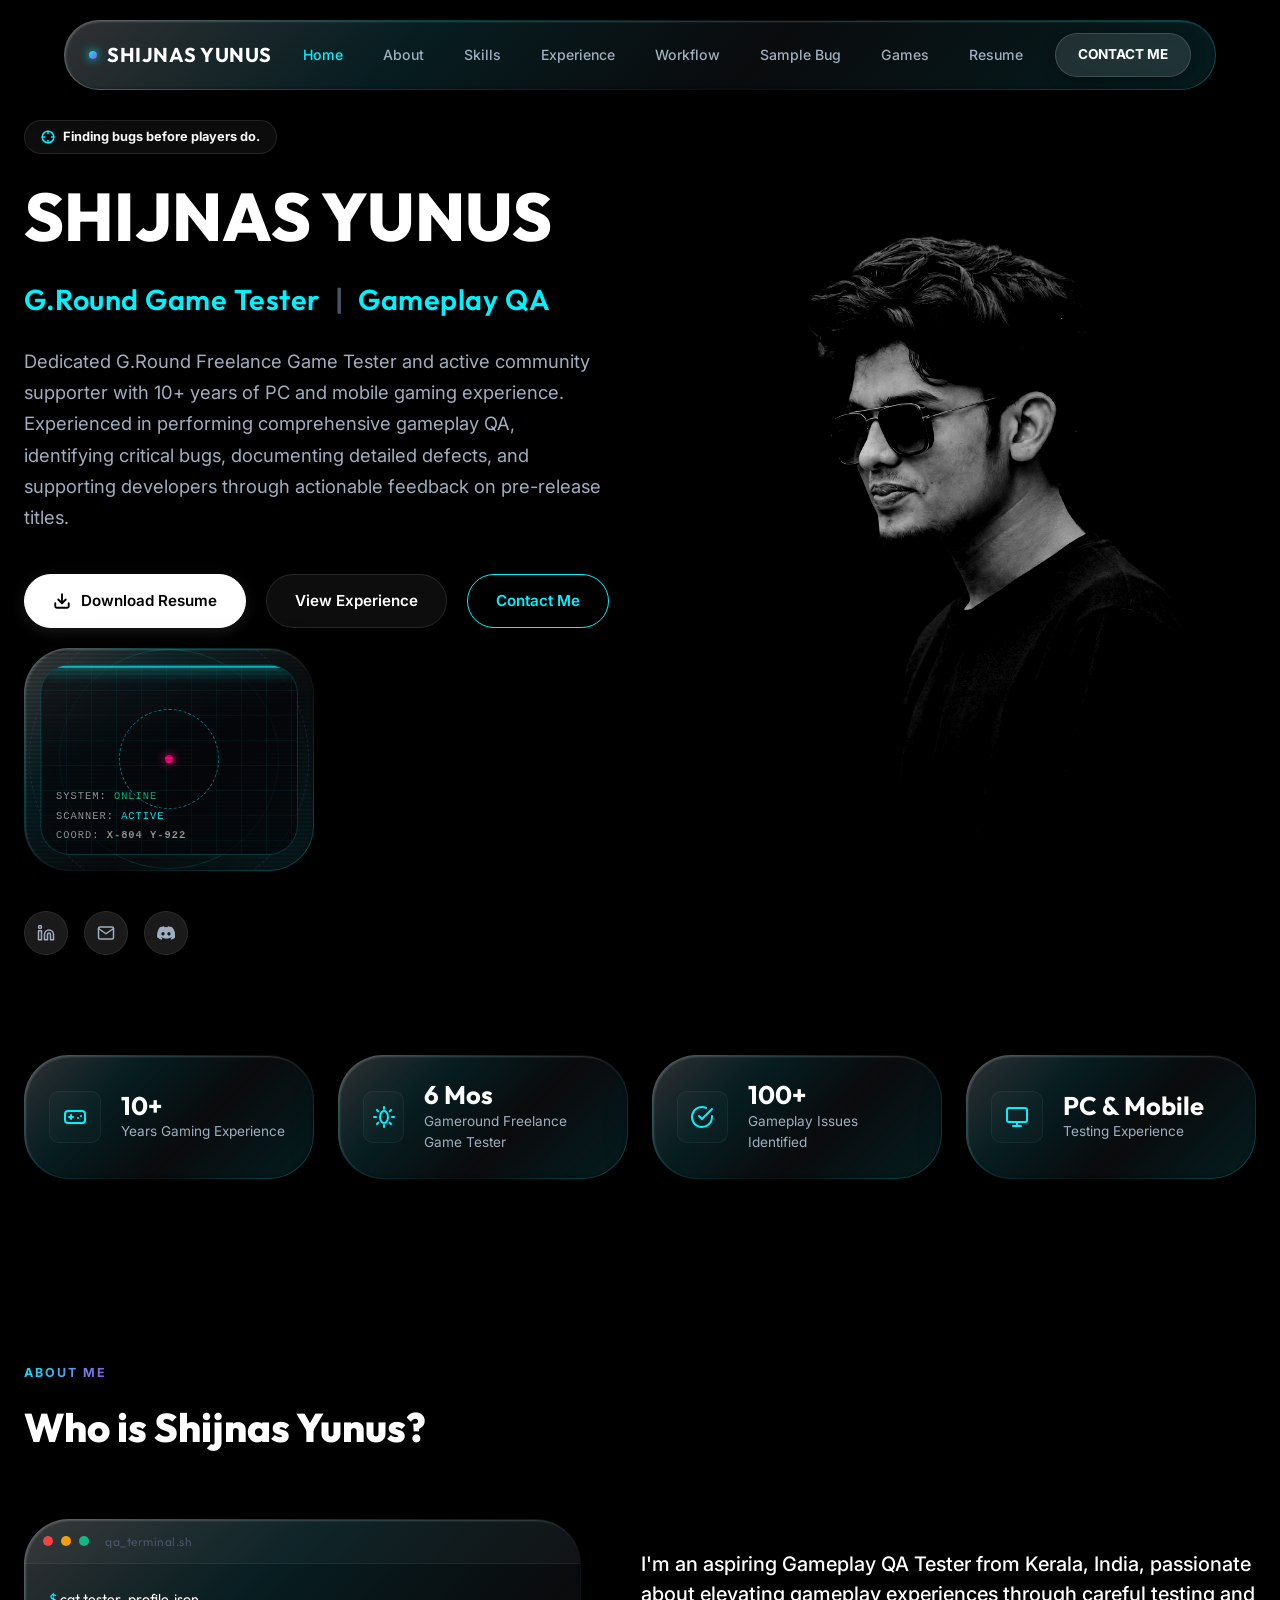
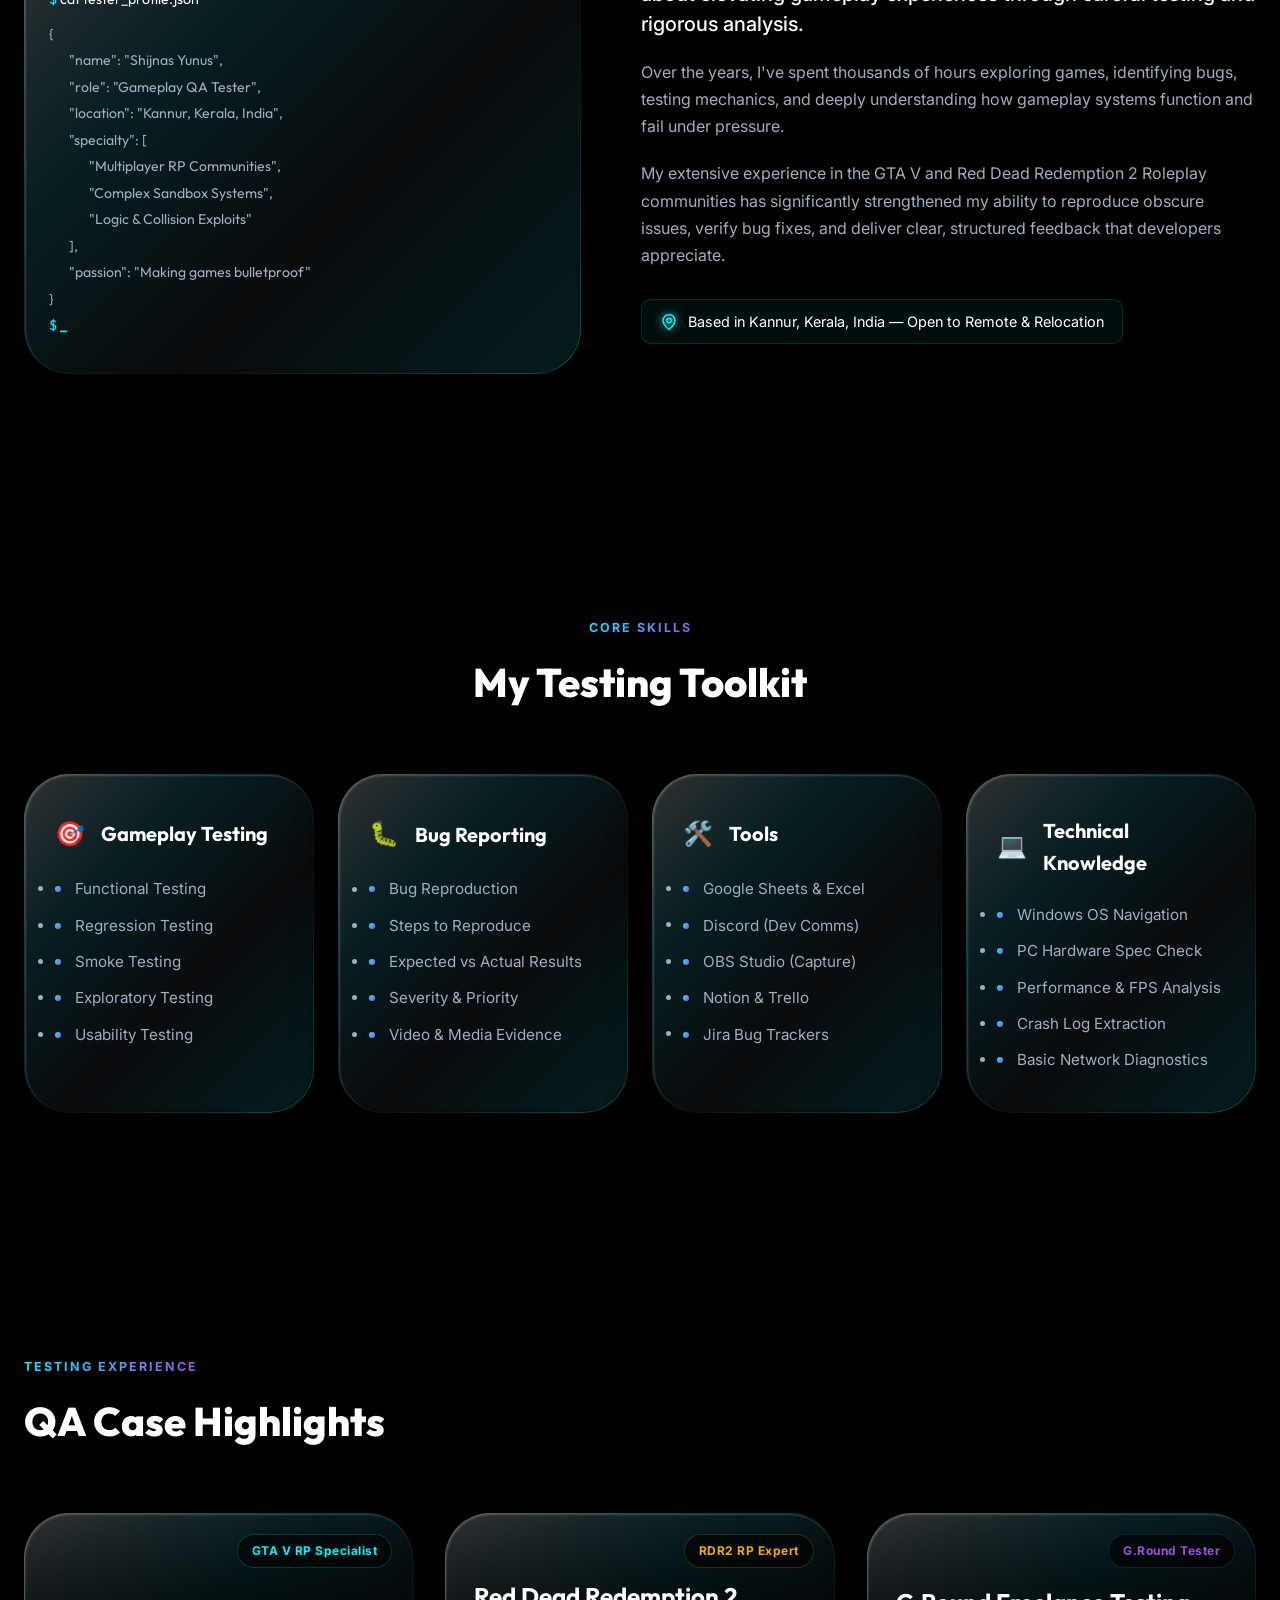
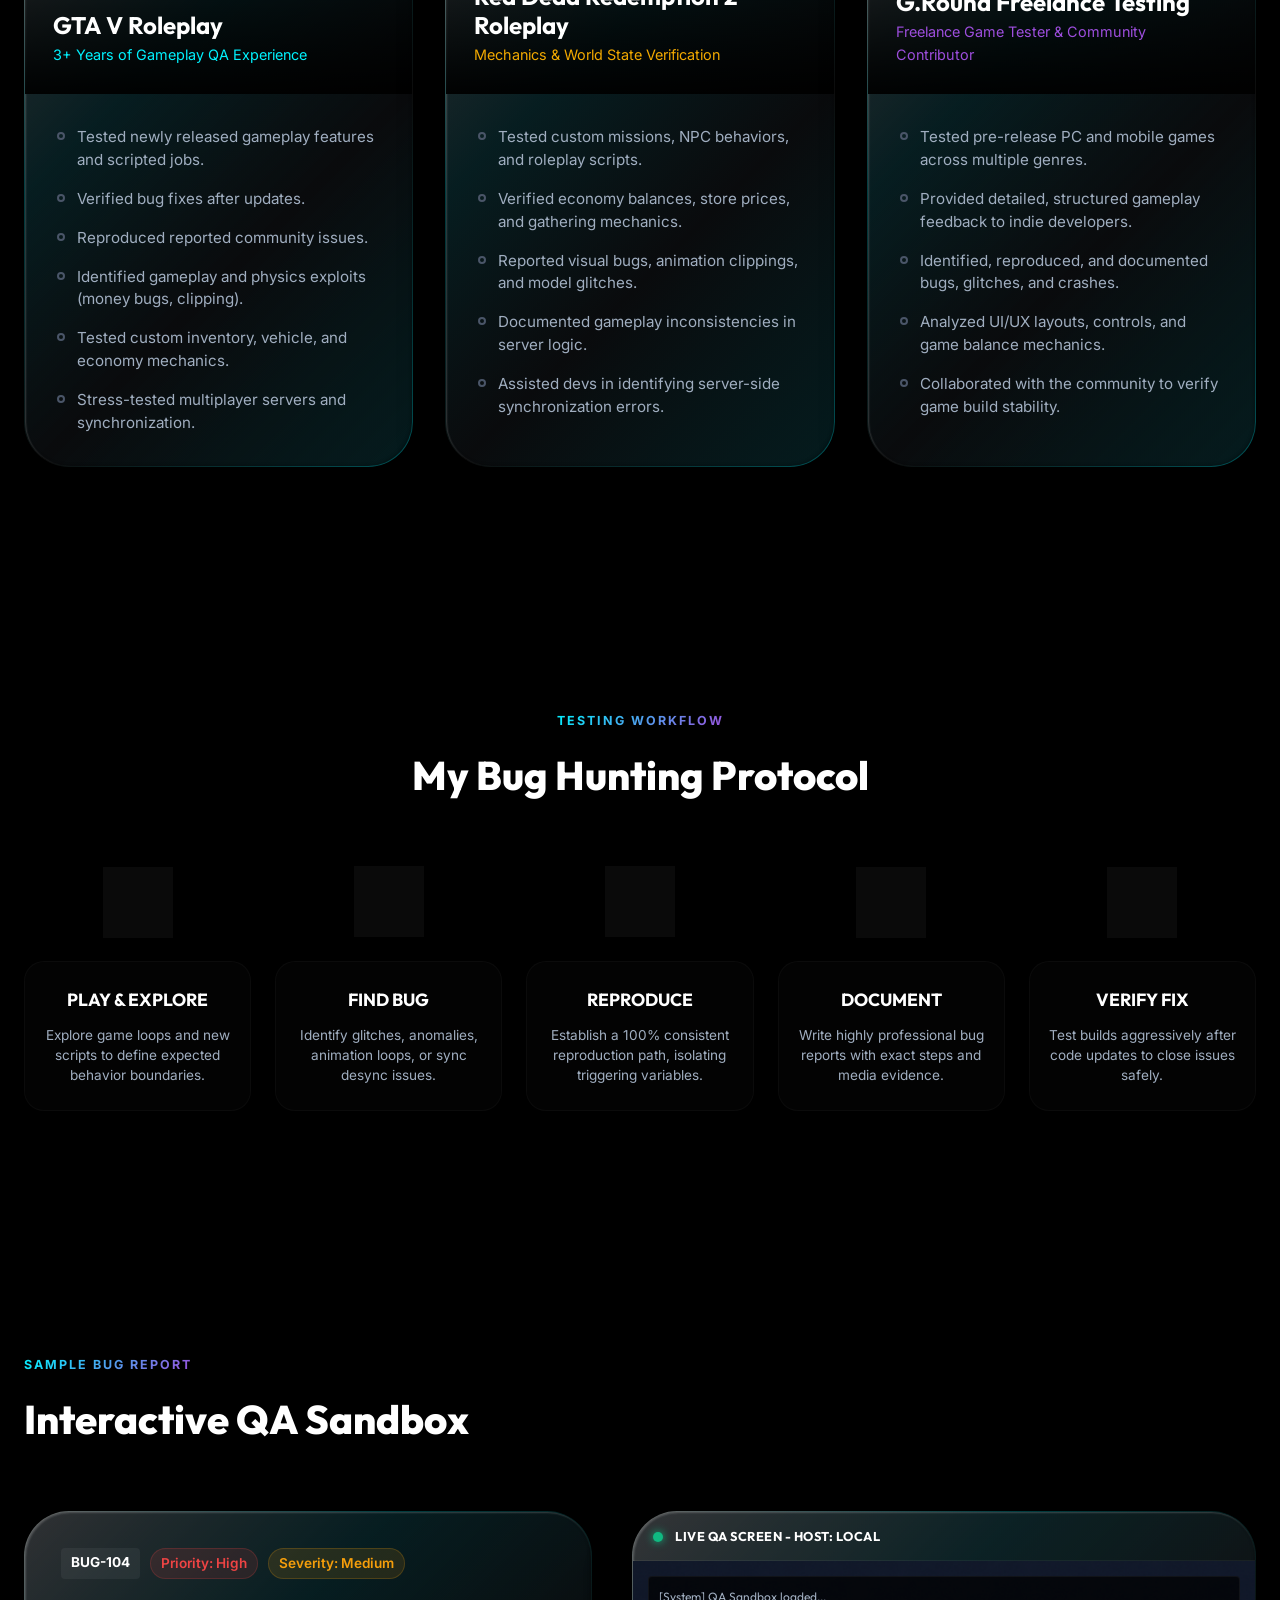
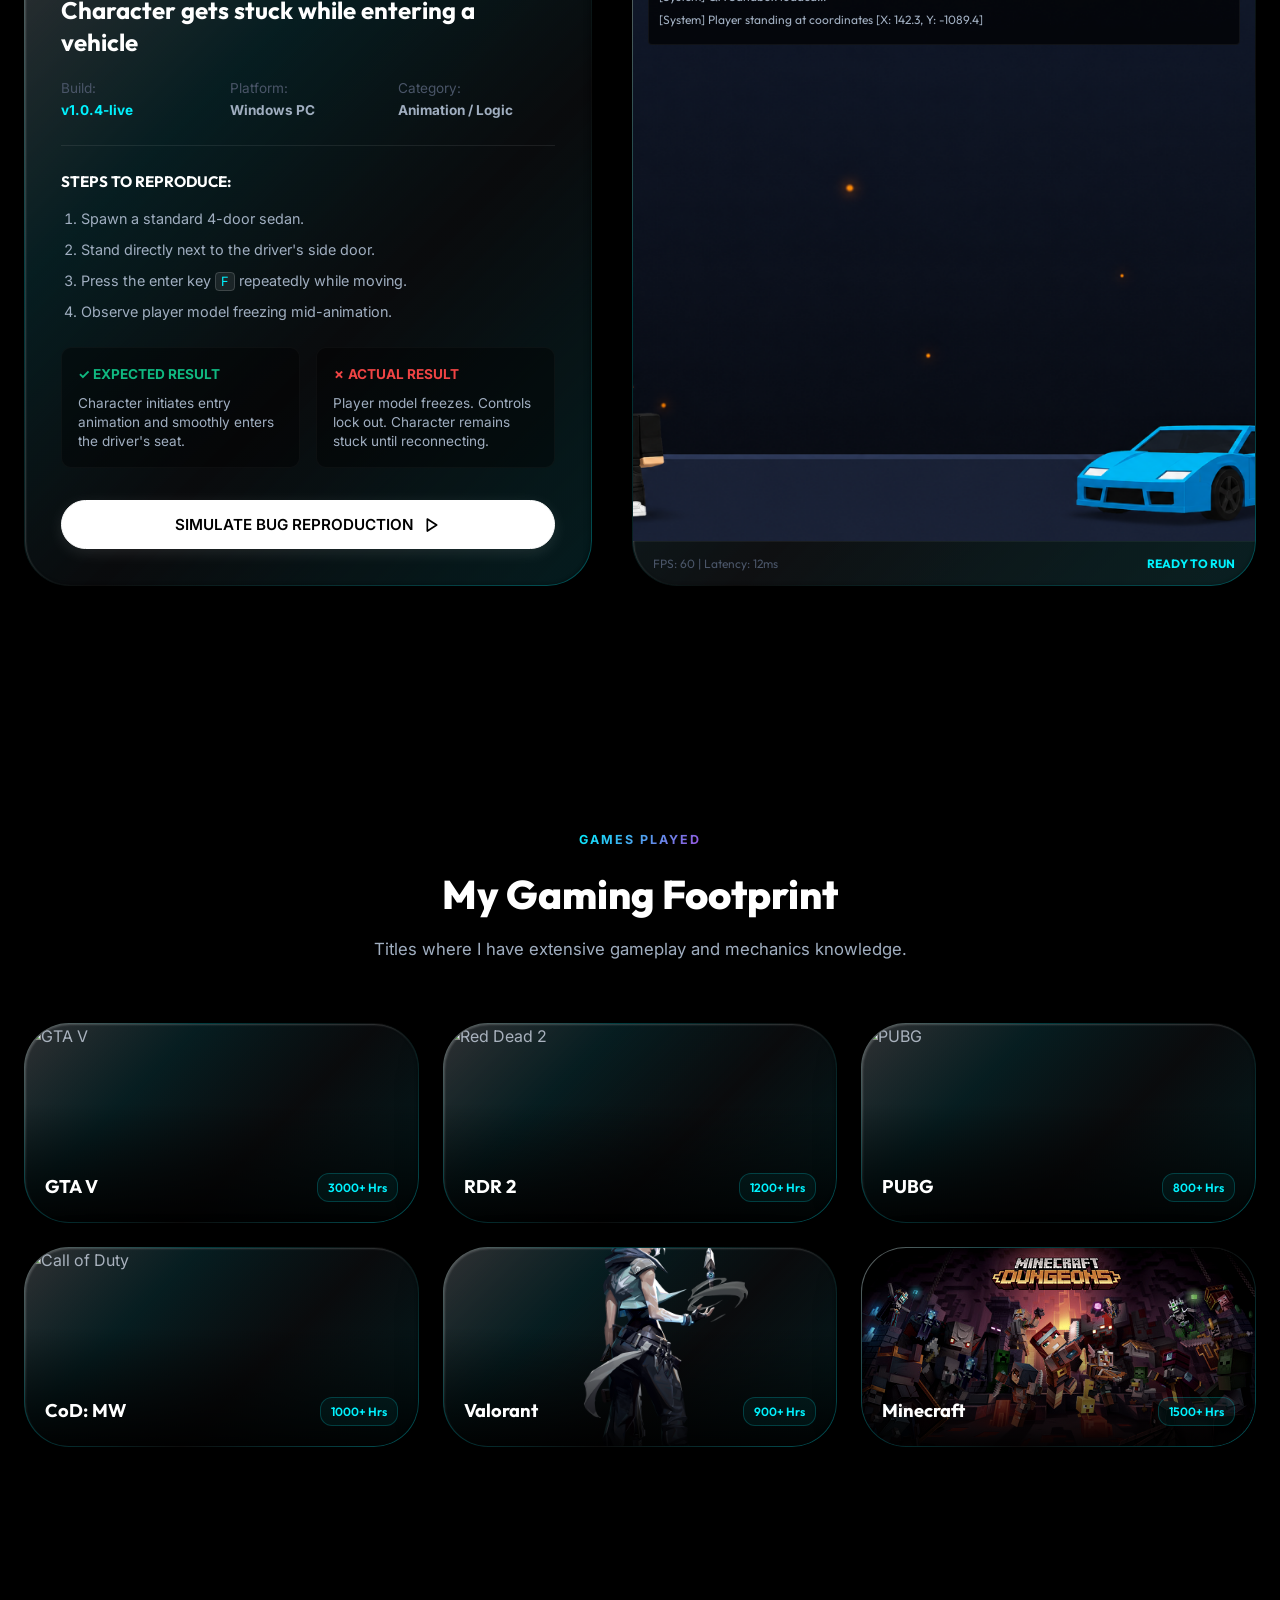
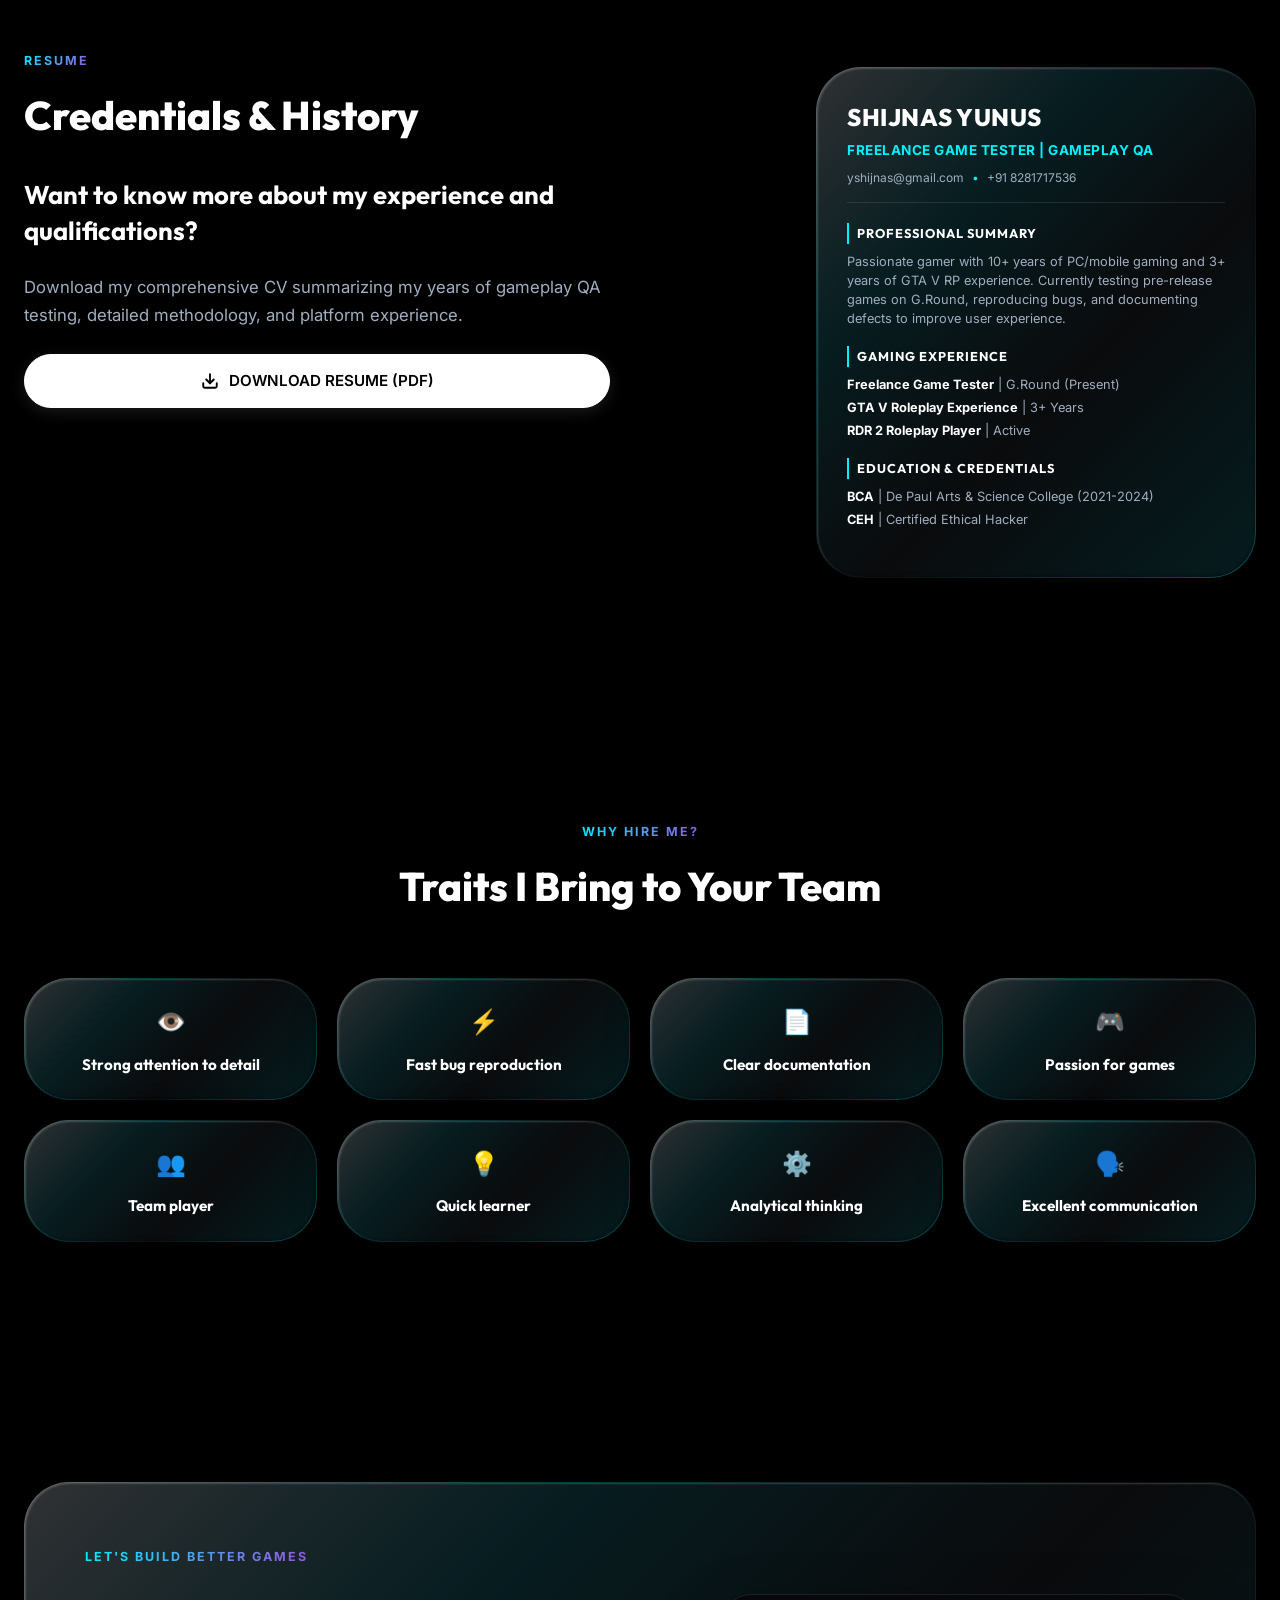
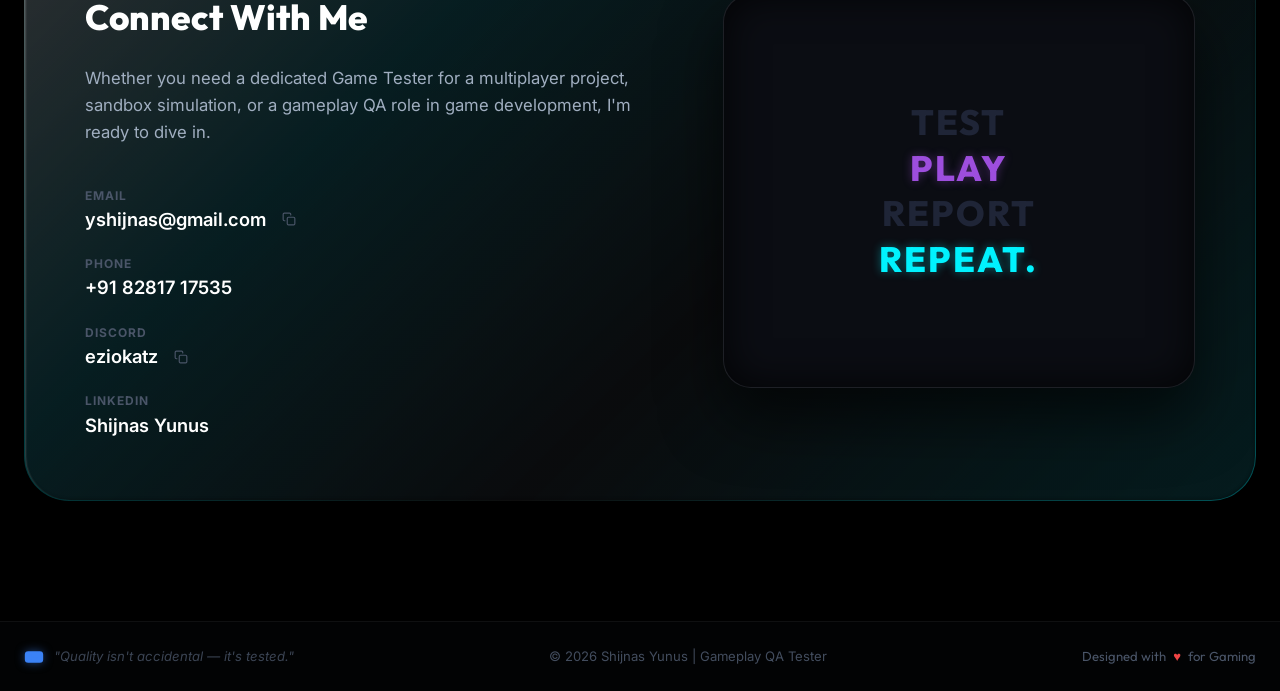
==== commit 464e0f39: "feat: add generated Ezio Auditore 16:9 cinematic parallax wallpaper asset" ====
--- a/index.html
+++ b/index.html
@@ -12,7 +12,7 @@
   <link href="https://fonts.googleapis.com/css2?family=Inter:wght@300;400;500;600;700&family=Outfit:wght@400;500;600;700;800&display=swap" rel="stylesheet">
   
   <!-- CSS Stylesheet -->
-  <link rel="stylesheet" href="styles.css">
+  <link rel="stylesheet" href="styles.css?v=1.3">
 </head>
 <body>
 
@@ -497,19 +497,8 @@
           <div class="viewport-body">
             <div id="sim-scene" class="sim-scene-idle">
               <div class="sim-bg-scene"></div>
-              <div class="sim-car">
-                <div class="roblox-spoiler"></div>
-                <div class="roblox-headlight left"></div>
-                <div class="roblox-headlight right"></div>
-              </div>
-              <div class="sim-player">
-                <div class="roblox-arm left"></div>
-                <div class="roblox-arm right"></div>
-                <div class="roblox-legs">
-                  <div class="roblox-leg left"></div>
-                  <div class="roblox-leg right"></div>
-                </div>
-              </div>
+              <div class="sim-car"></div>
+              <div class="sim-player"></div>
               
               <!-- Console Output Overlay -->
               <div class="console-logs" id="console-logs">
@@ -762,6 +751,6 @@
   </svg>
 
   <!-- Script File -->
-  <script src="script.js"></script>
+  <script src="script.js?v=1.3"></script>
 </body>
 </html>
--- a/styles.css
+++ b/styles.css
@@ -1454,185 +1454,15 @@
   position: absolute;
   inset: 0;
   overflow: hidden;
-}
-
-.sim-bg-scene {
-  position: absolute;
-  inset: 0;
-  background-image: linear-gradient(to bottom, #111a2e, #070a12);
-  z-index: 1;
-}
-.sim-bg-scene::after {
-  content: '';
-  position: absolute;
-  bottom: 0; left: 0; right: 0; height: 60px;
-  background-color: #1b233a;
-  border-top: 4px solid #2f3a58;
-}
-
-.sim-car {
-  position: absolute;
-  bottom: 30px;
-  right: 50px;
-  width: 140px;
-  height: 55px;
-  background: linear-gradient(135deg, #00f2fe 0%, #0099ff 100%);
-  border-radius: 4px;
-  z-index: 3;
-  transition: all 0.5s ease;
-  box-shadow: 0 0 15px rgba(0, 242, 254, 0.3);
-}
-/* Roblox Car Cabin - Blocky low poly */
-.sim-car::before {
-  content: '';
-  position: absolute;
-  top: -18px;
-  left: 20px;
-  width: 80px;
-  height: 20px;
-  background: rgba(0, 242, 254, 0.2);
-  border: 3px solid #00f2fe;
-  border-radius: 2px;
-}
-/* Roblox Wheels - Blocky geometric wheels */
-.sim-car::after {
-  content: '';
-  position: absolute;
-  bottom: -15px;
-  left: 15px;
-  width: 30px;
-  height: 30px;
-  background-color: #0b0f19;
-  border: 3px solid #1f2a44;
-  border-radius: 6px;
-  box-shadow: 80px 0 0 #0b0f19;
-}
-
-/* Roblox Blocky Character (R6 / R15 style) */
+  background-image: url('roblox_scene.png');
+  background-size: cover;
+  background-position: center;
+}
+
+.sim-bg-scene,
+.sim-car,
 .sim-player {
-  position: absolute;
-  bottom: 25px;
-  left: 60px;
-  width: 24px;
-  height: 44px; /* Lower body / Torso height */
-  background-color: #111111; /* Black Hoodie color */
-  border-radius: 2px;
-  z-index: 4;
-  transition: all 0.8s cubic-bezier(0.25, 0.8, 0.25, 1);
-  box-shadow: 0 4px 8px rgba(0, 0, 0, 0.3);
-  border: 1px solid rgba(255, 255, 255, 0.1);
-}
-/* Head - Square Roblox Head with Smile */
-.sim-player::before {
-  content: '🙂';
-  position: absolute;
-  top: -19px;
-  left: 1px;
-  width: 20px;
-  height: 20px;
-  background-color: #ffe0b2; /* Classic yellow/peach Roblox skin */
-  border-radius: 2px;
-  display: flex;
-  justify-content: center;
-  align-items: center;
-  font-size: 13px;
-  line-height: 1;
-  border: 1px solid #ffcc80;
-  box-shadow: 0 2px 4px rgba(0, 0, 0, 0.2);
-}
-
-/* Roblox blocky arms (Hoodie color + skin hands) */
-.roblox-arm {
-  position: absolute;
-  top: 4px;
-  width: 6px;
-  height: 26px;
-  background-color: #111111; /* Hoodie sleeve */
-  border-radius: 1px;
-}
-.roblox-arm.left {
-  left: -7px;
-  border-right: 1px solid rgba(255, 255, 255, 0.05);
-}
-.roblox-arm.right {
-  right: -7px;
-  border-left: 1px solid rgba(255, 255, 255, 0.05);
-}
-/* Hand skin block */
-.roblox-arm::after {
-  content: '';
-  position: absolute;
-  bottom: 0;
-  left: 0;
-  width: 100%;
-  height: 5px;
-  background-color: #ffe0b2;
-}
-
-/* Roblox blocky legs (Dark pants + White sneakers) */
-.roblox-legs {
-  position: absolute;
-  bottom: -16px;
-  left: 0;
-  width: 100%;
-  height: 16px;
-  display: flex;
-  justify-content: space-between;
-}
-.roblox-leg {
-  width: 11px;
-  height: 100%;
-  background-color: #1a1a2e; /* Dark pants */
-  border-radius: 1px;
-  position: relative;
-}
-/* White Sneakers */
-.roblox-leg::after {
-  content: '';
-  position: absolute;
-  bottom: 0;
-  left: 0;
-  width: 100%;
-  height: 4px;
-  background-color: #ffffff;
-  border-radius: 1px 1px 0 0;
-}
-
-/* Roblox sports car details */
-.roblox-spoiler {
-  position: absolute;
-  top: -10px;
-  right: 10px;
-  width: 25px;
-  height: 6px;
-  background-color: #0b0f19;
-  border-radius: 1px;
-}
-.roblox-spoiler::before {
-  content: '';
-  position: absolute;
-  bottom: -4px;
-  left: 3px;
-  width: 3px;
-  height: 4px;
-  background-color: #0b0f19;
-  box-shadow: 16px 0 0 #0b0f19;
-}
-.roblox-headlight {
-  position: absolute;
-  width: 8px;
-  height: 8px;
-  background-color: #ffffff;
-  box-shadow: 0 0 10px #ffffff;
-  border-radius: 1px;
-}
-.roblox-headlight.left {
-  bottom: 12px;
-  left: 4px;
-}
-.roblox-headlight.right {
-  bottom: 28px;
-  left: 4px;
+  display: none !important;
 }
 
 /* Simulation animations */
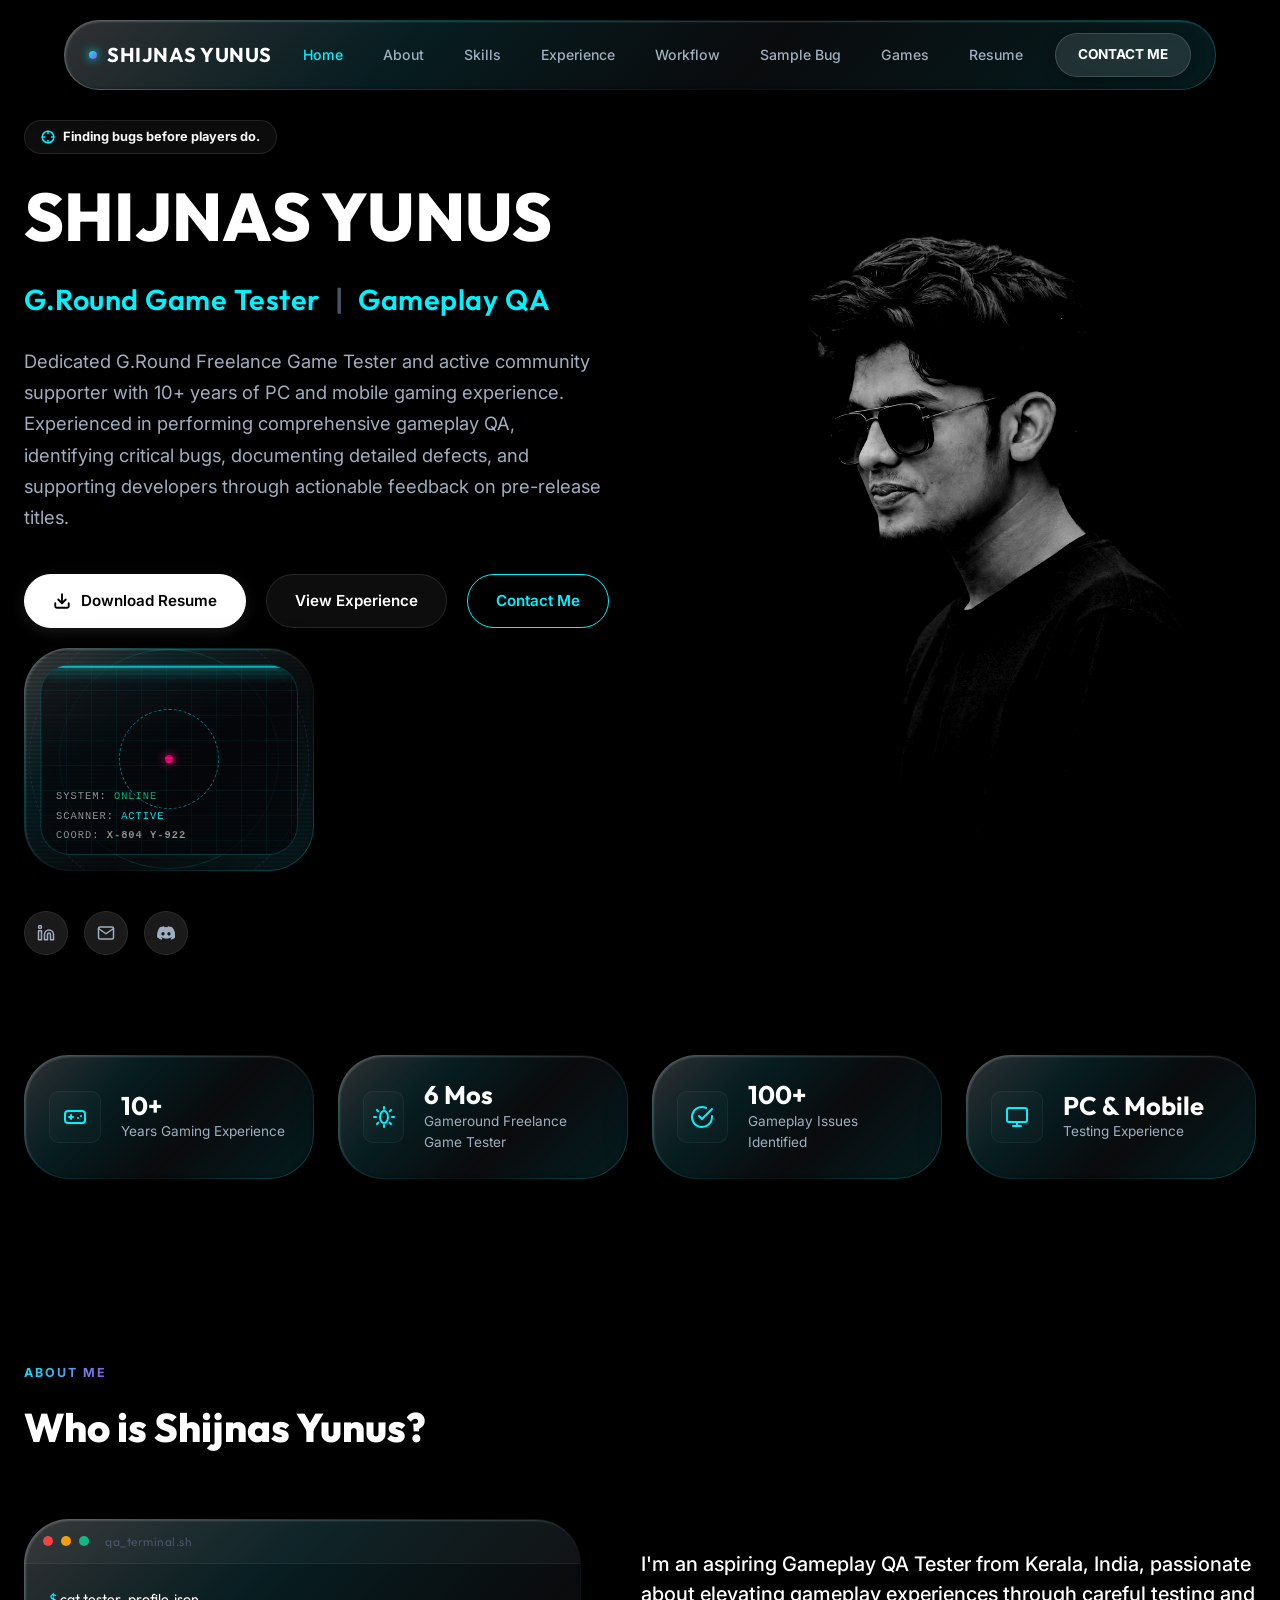
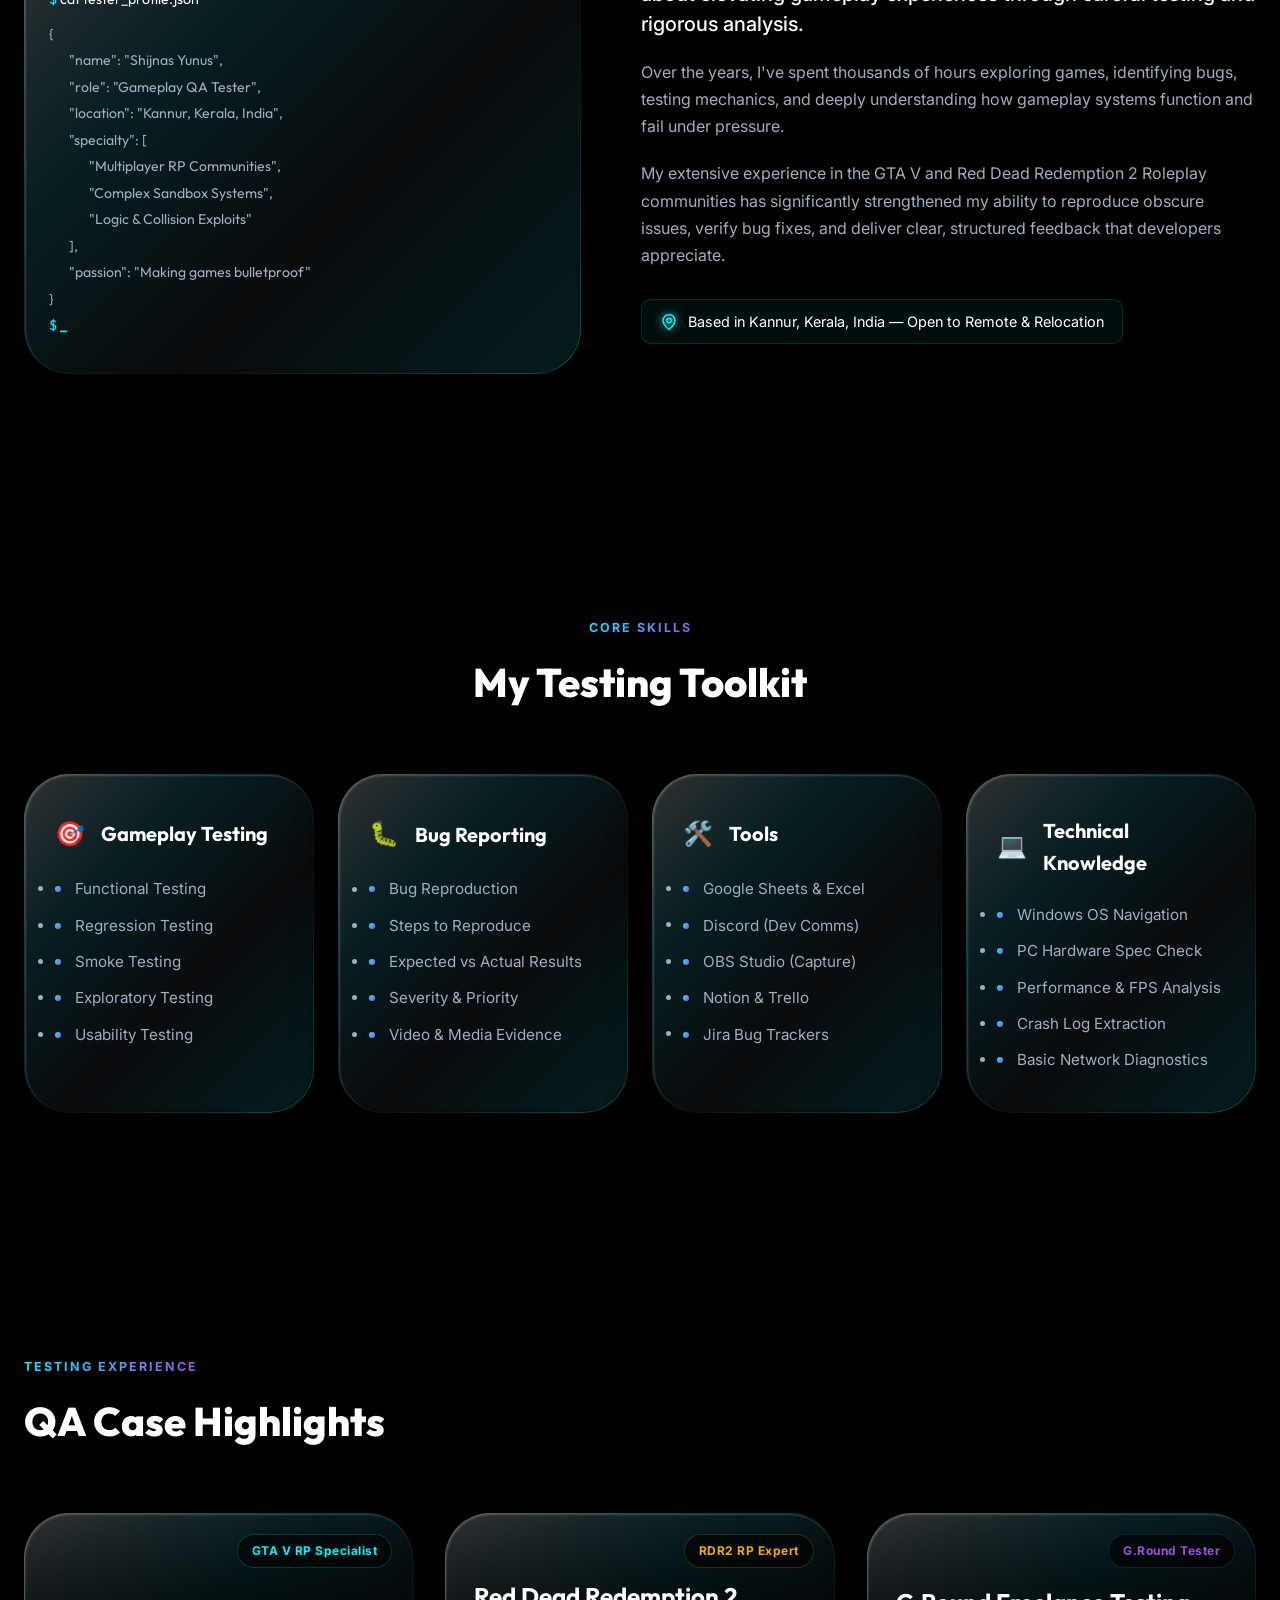
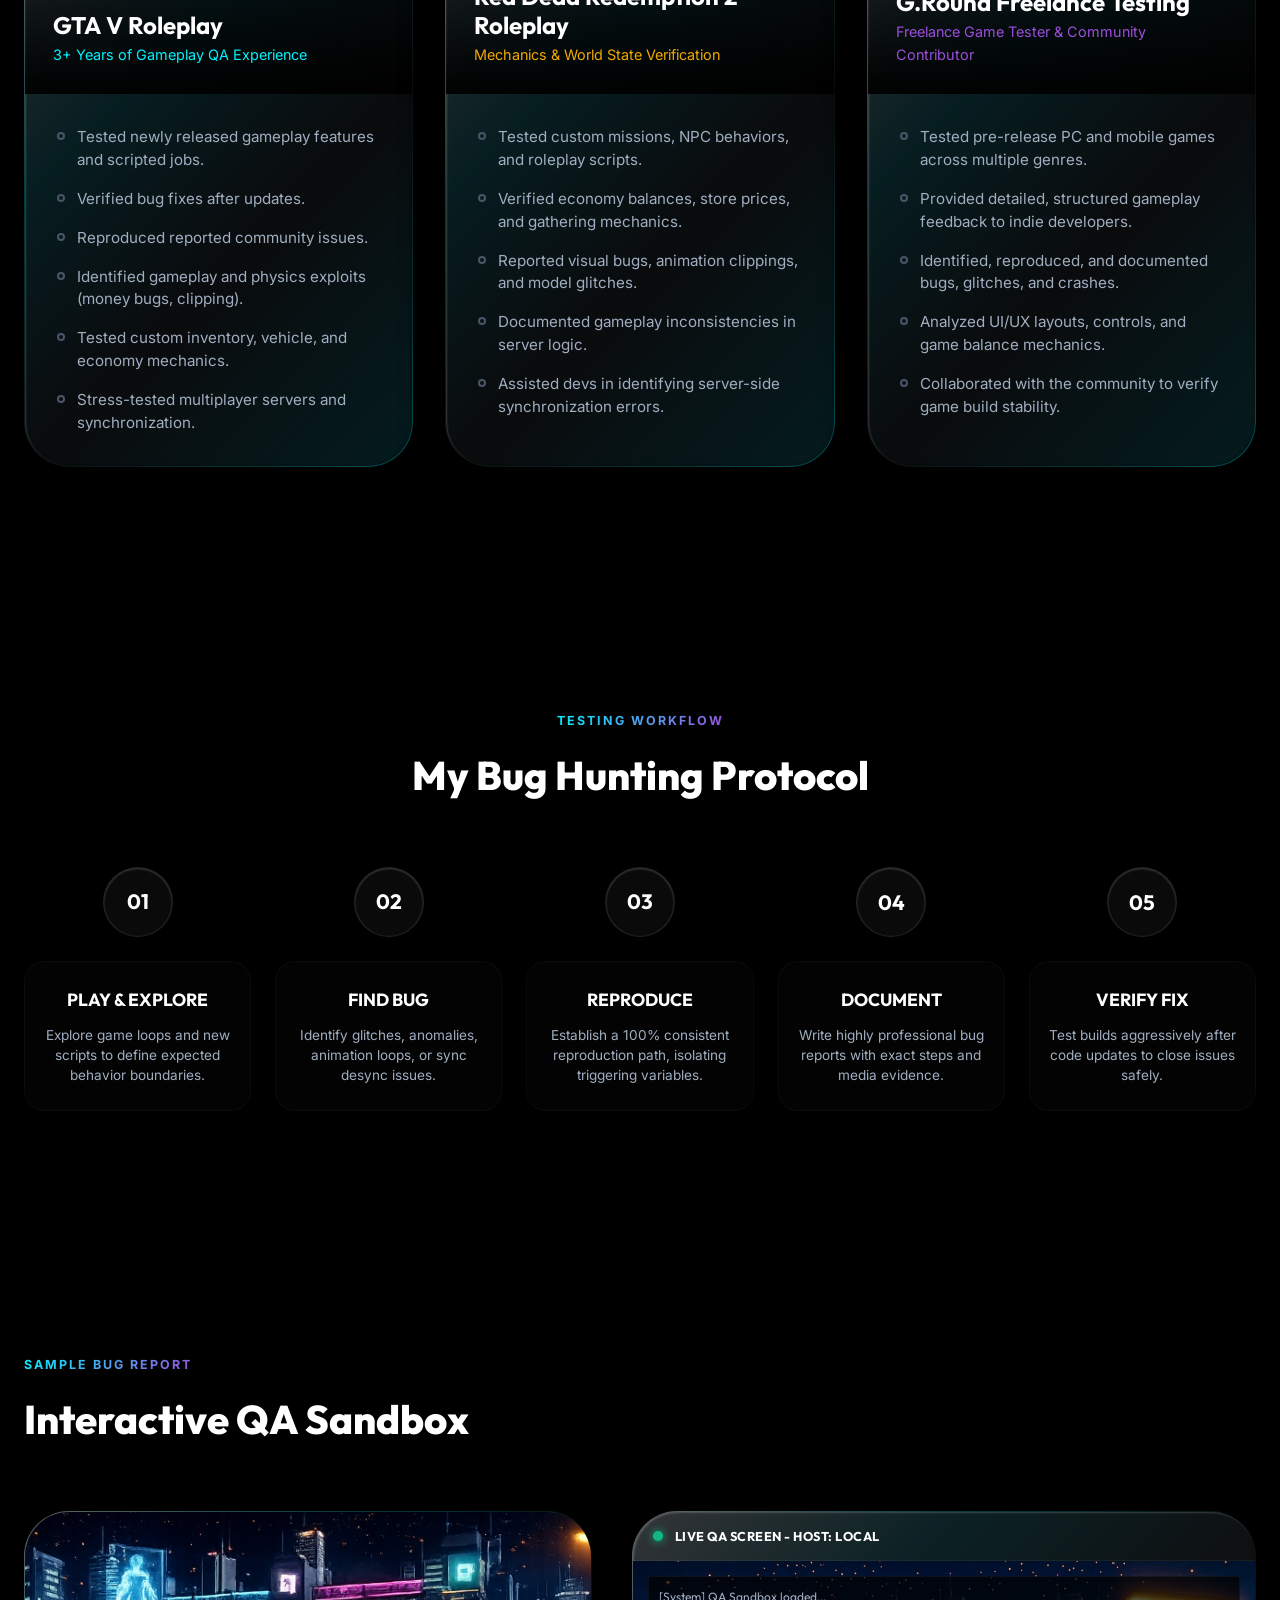
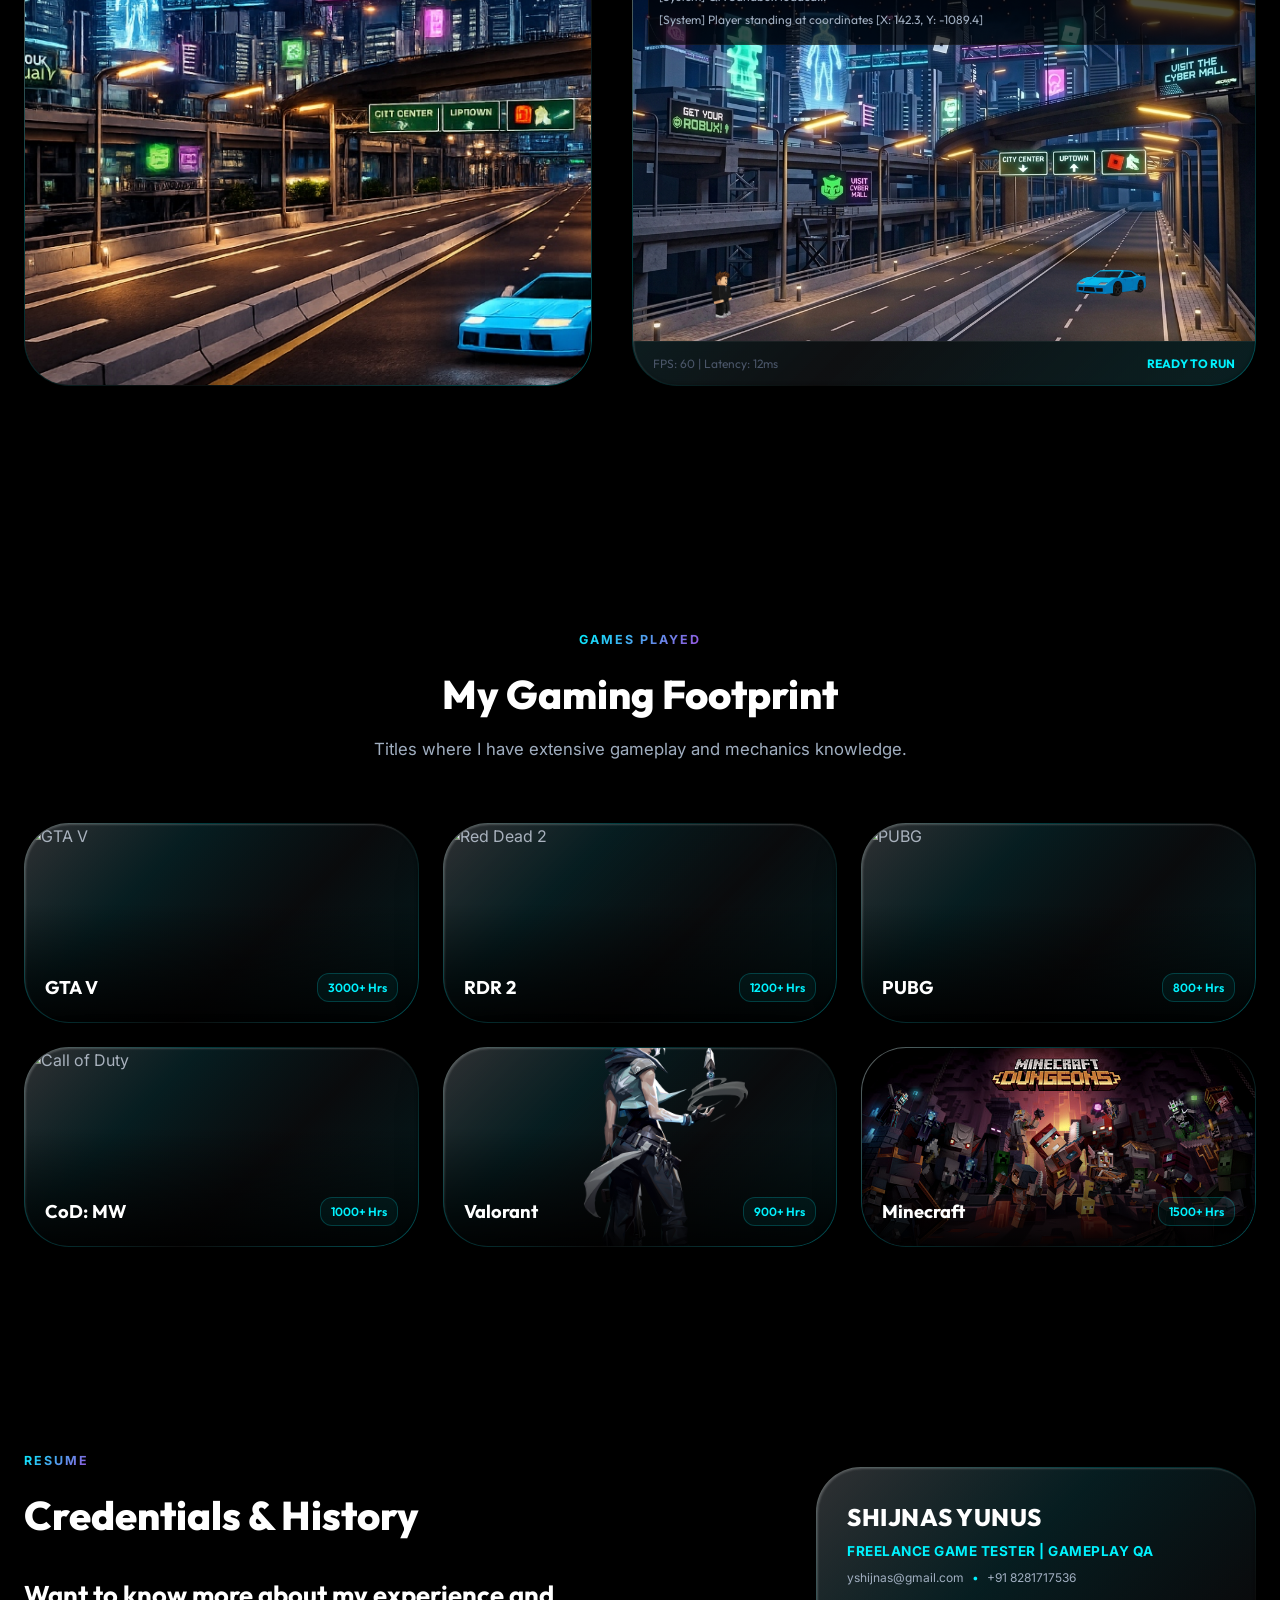
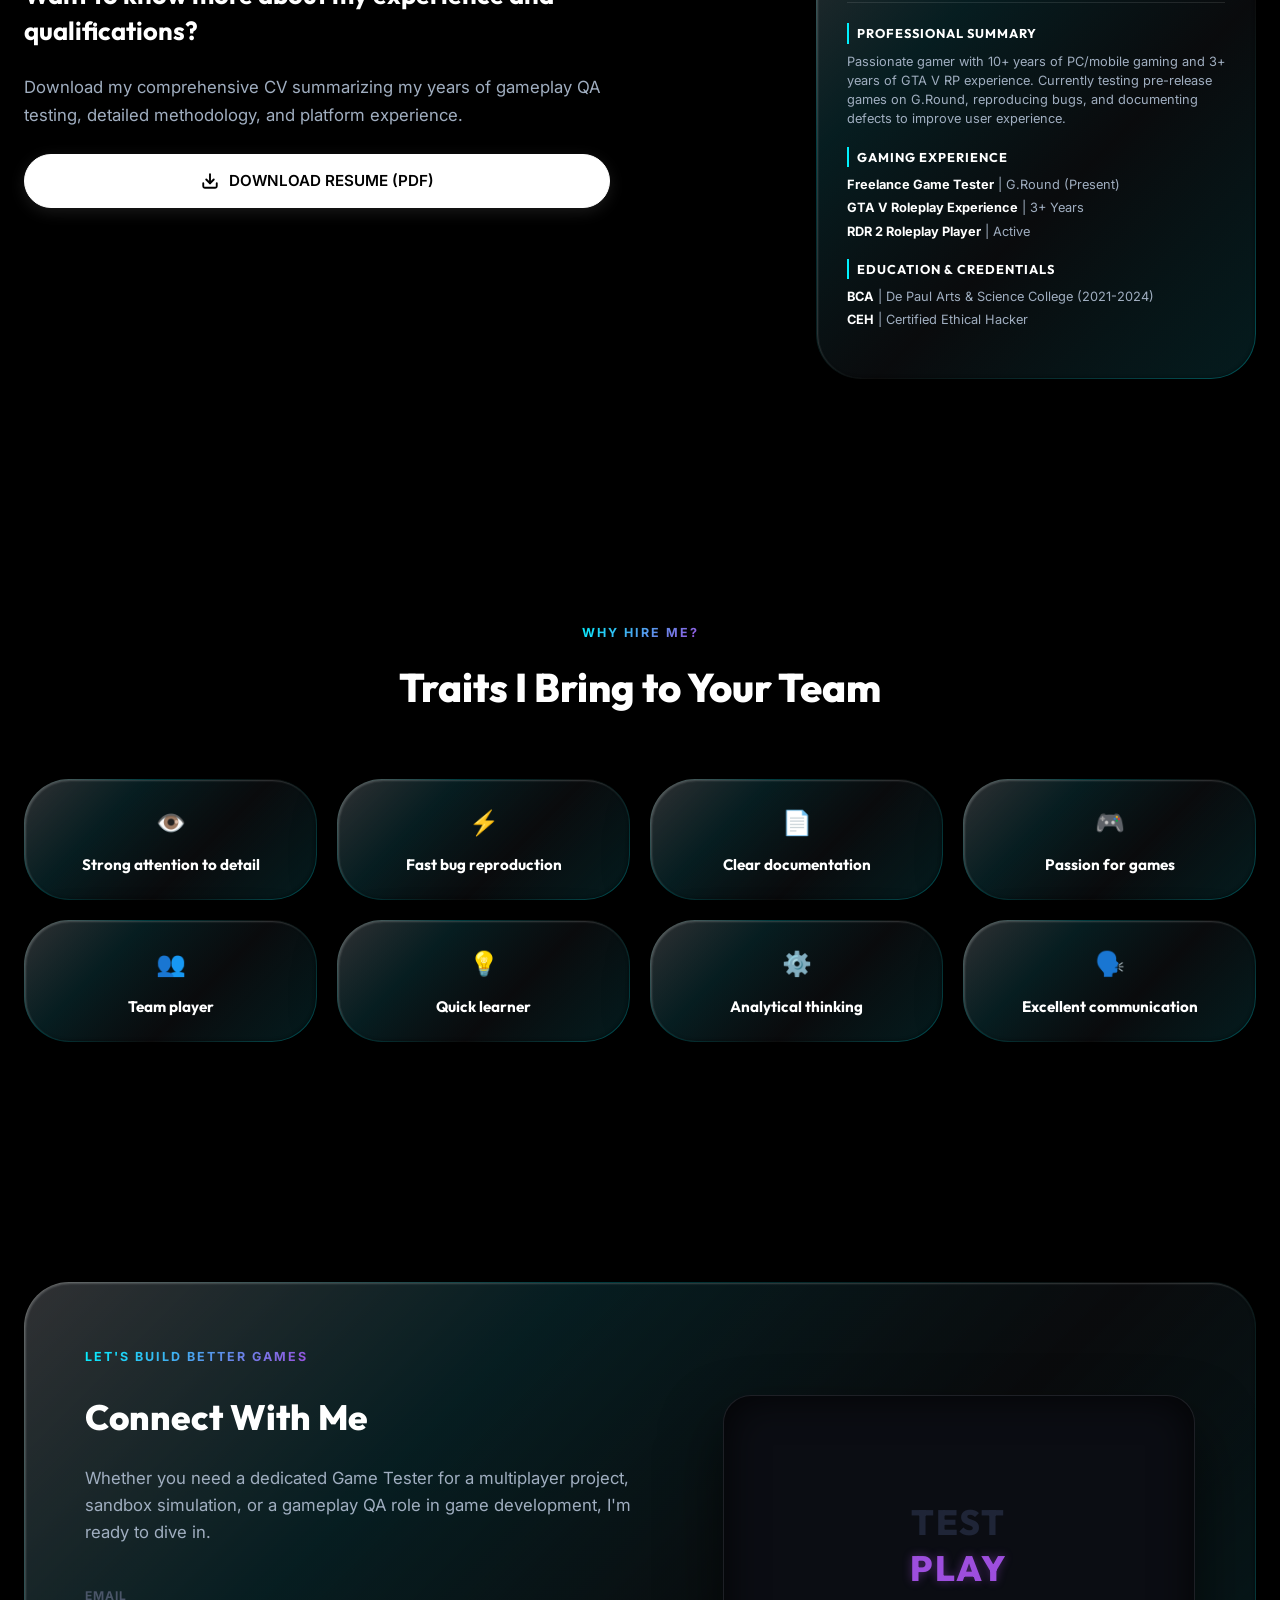
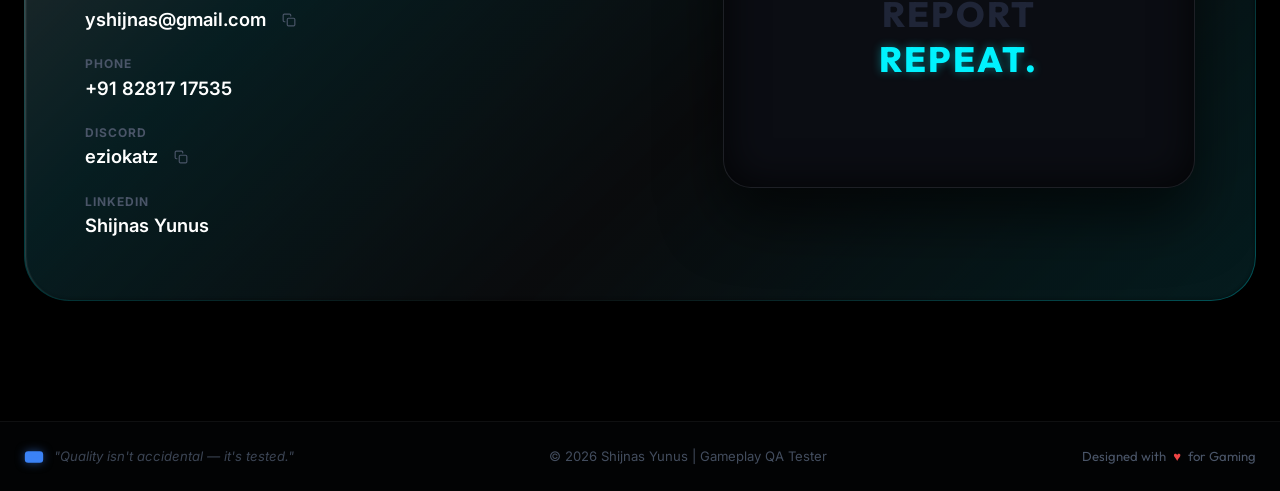
==== commit 0601a360: "feat: add generated Ezio Auditore 16:9 cinematic parallax wallpaper asset" ====
--- a/index.html
+++ b/index.html
@@ -443,50 +443,15 @@
       </div>
 
       <div class="bug-grid">
-        <!-- Bug details panel -->
-        <div class="glass-bug-details">
-          <div class="bug-header">
-            <span class="bug-id">BUG-104</span>
-            <span class="bug-badge priority-high">Priority: High</span>
-            <span class="bug-badge severity-medium">Severity: Medium</span>
-          </div>
-
-          <h3 class="bug-title">Character gets stuck while entering a vehicle</h3>
-
-          <div class="bug-meta">
-            <div><span>Build:</span> <strong class="text-cyan">v1.0.4-live</strong></div>
-            <div><span>Platform:</span> <strong>Windows PC</strong></div>
-            <div><span>Category:</span> <strong>Animation / Logic</strong></div>
-          </div>
-
-          <hr class="glass-divider">
-
-          <div class="bug-steps-wrapper">
-            <h4>Steps to Reproduce:</h4>
-            <ol class="steps-list">
-              <li id="sim-step-1">Spawn a standard 4-door sedan.</li>
-              <li id="sim-step-2">Stand directly next to the driver's side door.</li>
-              <li id="sim-step-3">Press the enter key <kbd>F</kbd> repeatedly while moving.</li>
-              <li id="sim-step-4">Observe player model freezing mid-animation.</li>
-            </ol>
-          </div>
-
-          <div class="bug-results">
-            <div class="result-box expected">
-              <span class="res-tag text-green">✓ Expected Result</span>
-              <p>Character initiates entry animation and smoothly enters the driver's seat.</p>
-            </div>
-            <div class="result-box actual">
-              <span class="res-tag text-red">✗ Actual Result</span>
-              <p>Player model freezes. Controls lock out. Character remains stuck until reconnecting.</p>
-            </div>
-          </div>
-
-          <button id="reproduce-btn" class="btn btn-glass-primary btn-full">
-            <span class="btn-text">SIMULATE BUG REPRODUCTION</span>
-            <svg xmlns="http://www.w3.org/2000/svg" width="16" height="16" viewBox="0 0 24 24" fill="none" stroke="currentColor" stroke-width="2.5" stroke-linecap="round" stroke-linejoin="round" class="play-icon"><polygon points="5 3 19 12 5 21 5 3"></polygon></svg>
-          </button>
-        </div>
+        <!-- QA Scene Image Panel -->
+        <div class="glass-bug-details qa-scene-panel">
+          <img
+            src="qa_scene.jpg"
+            alt="Roblox QA Environment — Character approaching vehicle on city highway"
+            class="qa-scene-img"
+          />
+        </div>
+
 
         <!-- Viewport panel -->
         <div class="glass-viewport">
--- a/styles.css
+++ b/styles.css
@@ -1300,6 +1300,22 @@
   flex-direction: column;
 }
 
+/* Image-only variant — no padding, image fills the panel */
+.glass-bug-details.qa-scene-panel {
+  padding: 0;
+  overflow: hidden;
+  min-height: 360px;
+}
+
+.qa-scene-img {
+  width: 100%;
+  height: 100%;
+  object-fit: cover;
+  object-position: center;
+  display: block;
+  border-radius: var(--radius-lg);
+}
+
 .bug-header {
   display: flex;
   gap: 10px;
@@ -1459,36 +1475,88 @@
   background-position: center;
 }
 
-.sim-bg-scene,
-.sim-car,
+/* ── Roblox character overlay (transparent PNG) ─────────── */
 .sim-player {
-  display: none !important;
-}
-
-/* Simulation animations */
-.sim-scene-running-1 .sim-player { transform: translateX(100px); }
-.sim-scene-running-2 .sim-player { transform: translateX(170px); }
+  position: absolute;
+  bottom: 20px;
+  left: 10%;
+  width: 55px;
+  height: 90px;
+  background-image: url('roblox_character.png');
+  background-size: contain;
+  background-repeat: no-repeat;
+  background-position: bottom center;
+  z-index: 4;
+  transition: left 1.8s cubic-bezier(0.25, 0.46, 0.45, 0.94);
+}
+
+/* ── Roblox car overlay (transparent PNG) ───────────────── */
+.sim-car {
+  position: absolute;
+  bottom: 22px;
+  left: 64%;
+  width: 160px;
+  height: 80px;
+  background-image: url('roblox_car.png');
+  background-size: contain;
+  background-repeat: no-repeat;
+  background-position: bottom center;
+  z-index: 3;
+}
+
+/* ── Step-class transitions ────────────────────────────────── */
+
+/* Idle: player on the far left, car visible on the right */
+.sim-scene-idle .sim-player {
+  left: 10%;
+  transform: none;
+  filter: none;
+  opacity: 1;
+}
+
+/* Step 1: Spawn sedan — player stays left */
+.sim-scene-running-1 .sim-player {
+  left: 10%;
+  transform: none;
+  filter: none;
+}
+
+/* Step 2: Walk to driver's side door */
+.sim-scene-running-2 .sim-player {
+  left: 56%;
+  transform: none;
+  filter: none;
+}
+
+/* Step 3: Press F repeatedly — jitter near door */
 .sim-scene-running-3 .sim-player {
-  transform: translateX(170px) scaleY(0.9);
-  animation: jitter 0.2s infinite;
-}
+  left: 63%;
+  transform: scaleY(0.95);
+  animation: jitter 0.15s infinite;
+  filter: none;
+}
+
+/* Step 4: Freeze mid-entry — body half-in, glitch red */
 .sim-scene-running-4 .sim-player {
-  transform: translateX(185px) translateY(-10px) rotate(15deg);
-  background-color: var(--error);
-  box-shadow: 0 0 20px var(--error);
-  animation: vibrate 0.1s infinite;
-}
-
+  left: 65%;
+  transform: translateY(-5px) scale(0.95) rotate(5deg);
+  filter: drop-shadow(0 0 12px #ef4444) saturate(2.5) hue-rotate(-45deg);
+  animation: vibrate 0.08s infinite;
+}
+
+/* ── Keyframes ─────────────────────────────────────────────── */
 @keyframes jitter {
-  0% { transform: translateX(170px) scaleY(0.9); }
-  50% { transform: translateX(172px) scaleY(0.95); }
-  100% { transform: translateX(170px) scaleY(0.9); }
-}
+  0%   { transform: scaleY(0.95) translateX(0);   }
+  50%  { transform: scaleY(1)    translateX(2px);  }
+  100% { transform: scaleY(0.95) translateX(0);   }
+}
+
 @keyframes vibrate {
-  0% { transform: translateX(185px) translateY(-10px) rotate(15deg) translate(1px, 1px); }
-  50% { transform: translateX(185px) translateY(-10px) rotate(15deg) translate(-1px, -1px); }
-  100% { transform: translateX(185px) translateY(-10px) rotate(15deg) translate(1px, -1px); }
-}
+  0%   { transform: translateY(-5px) scale(0.95) rotate(5deg) translate( 0.5px,  0.5px); }
+  50%  { transform: translateY(-5px) scale(0.95) rotate(5deg) translate(-0.5px, -0.5px); }
+  100% { transform: translateY(-5px) scale(0.95) rotate(5deg) translate( 0.5px, -0.5px); }
+}
+
 
 .console-logs {
   position: absolute;
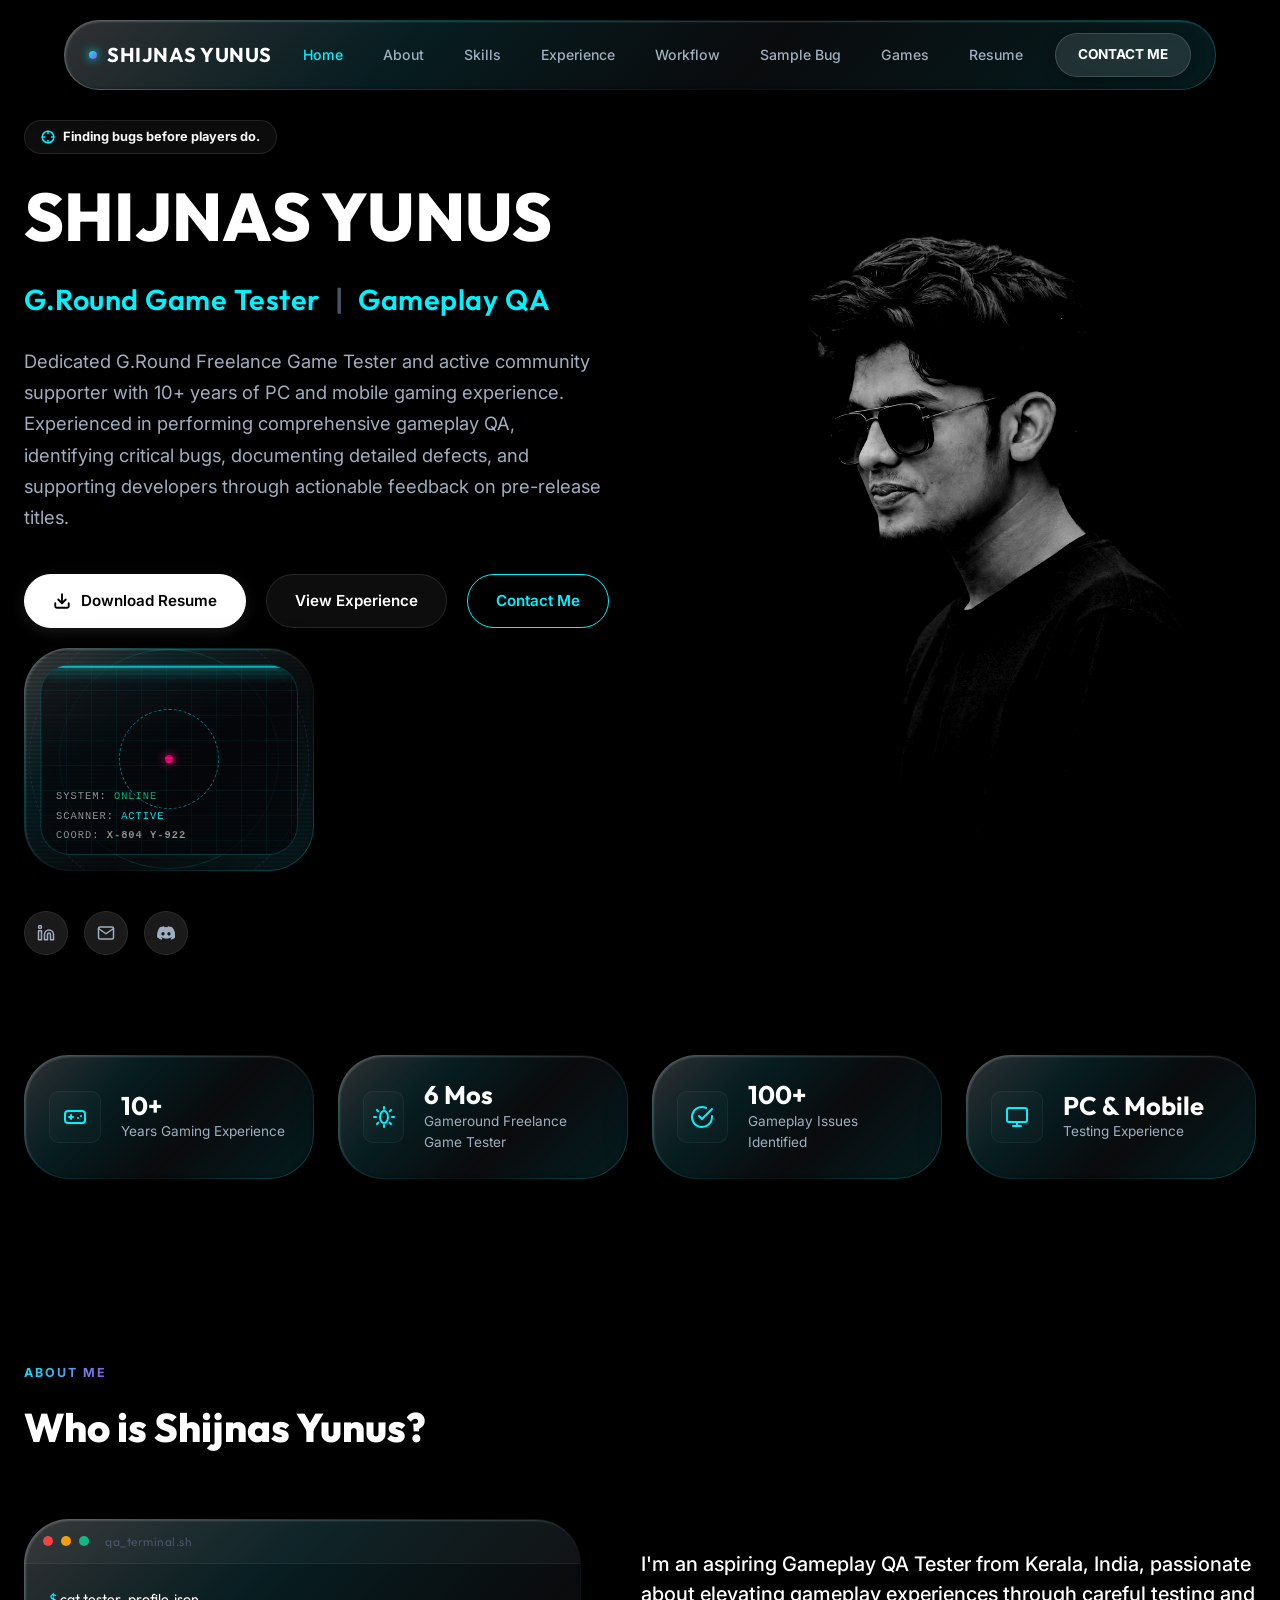
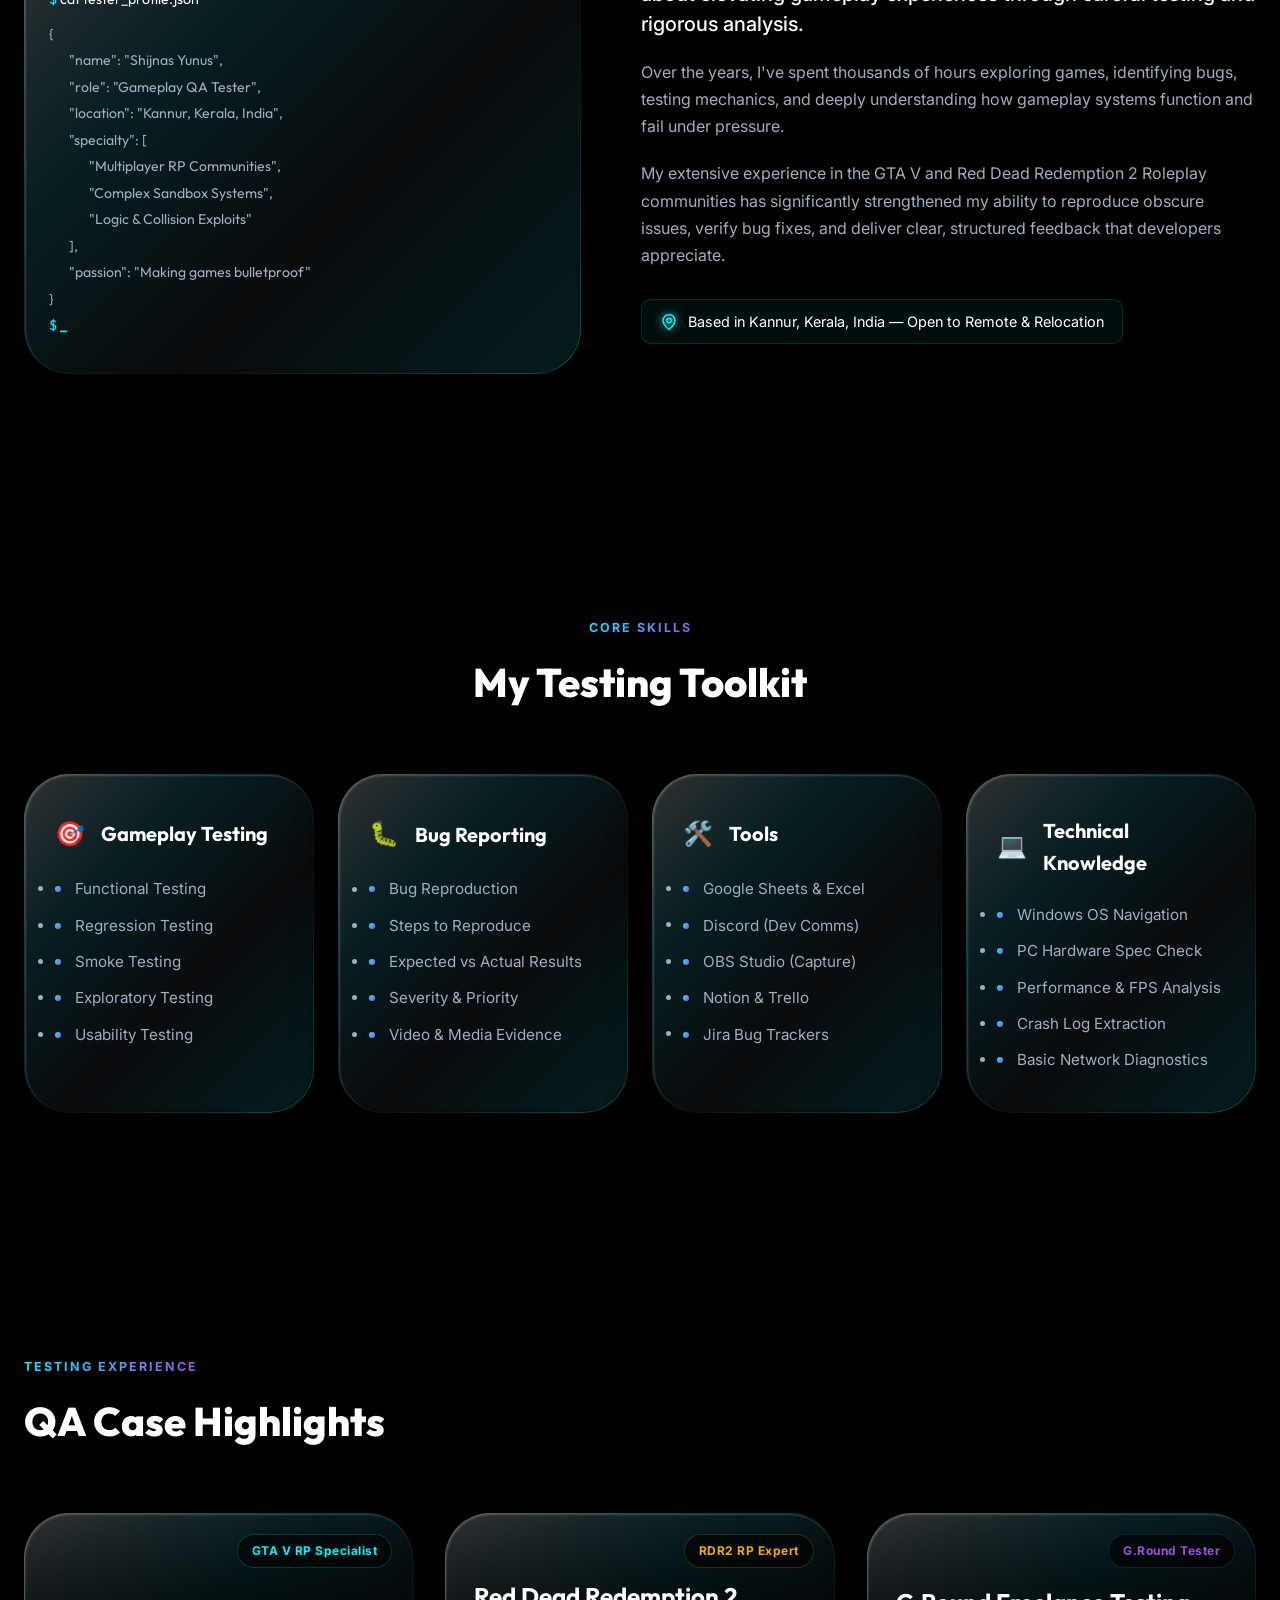
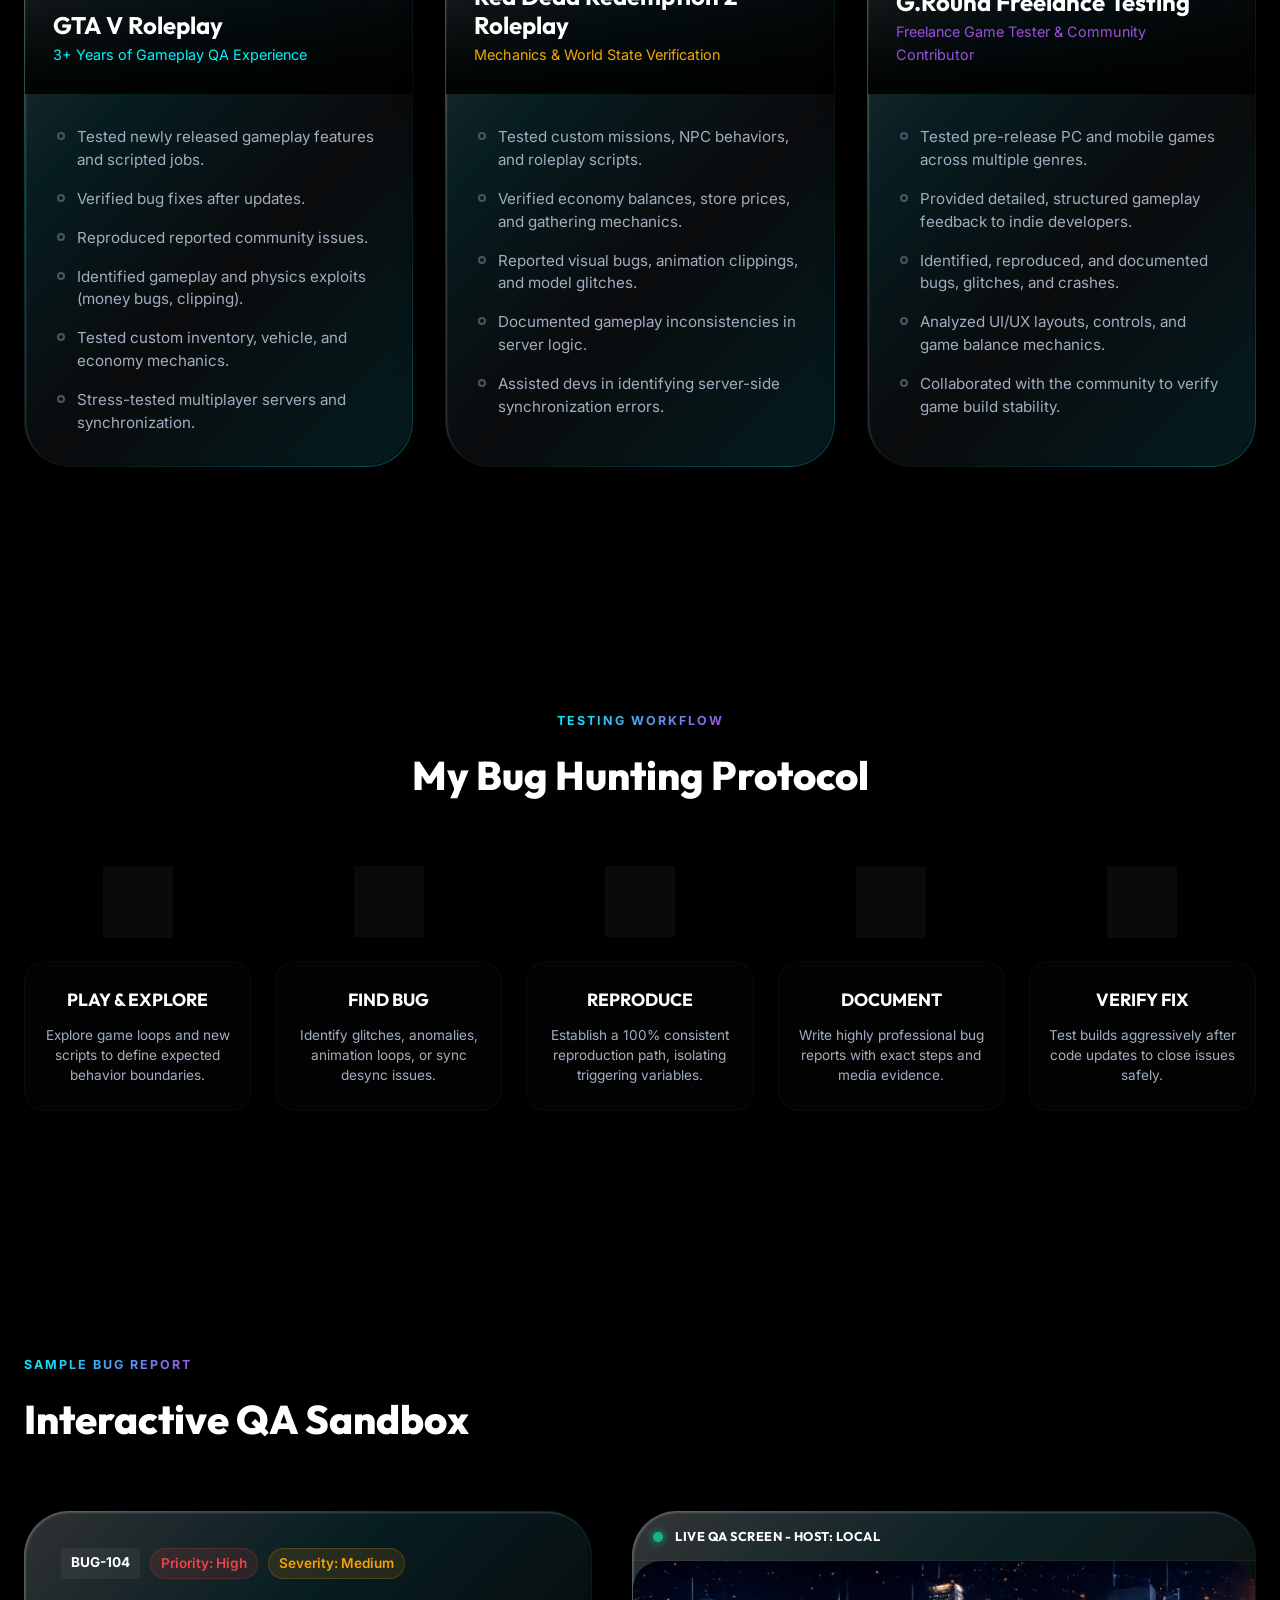
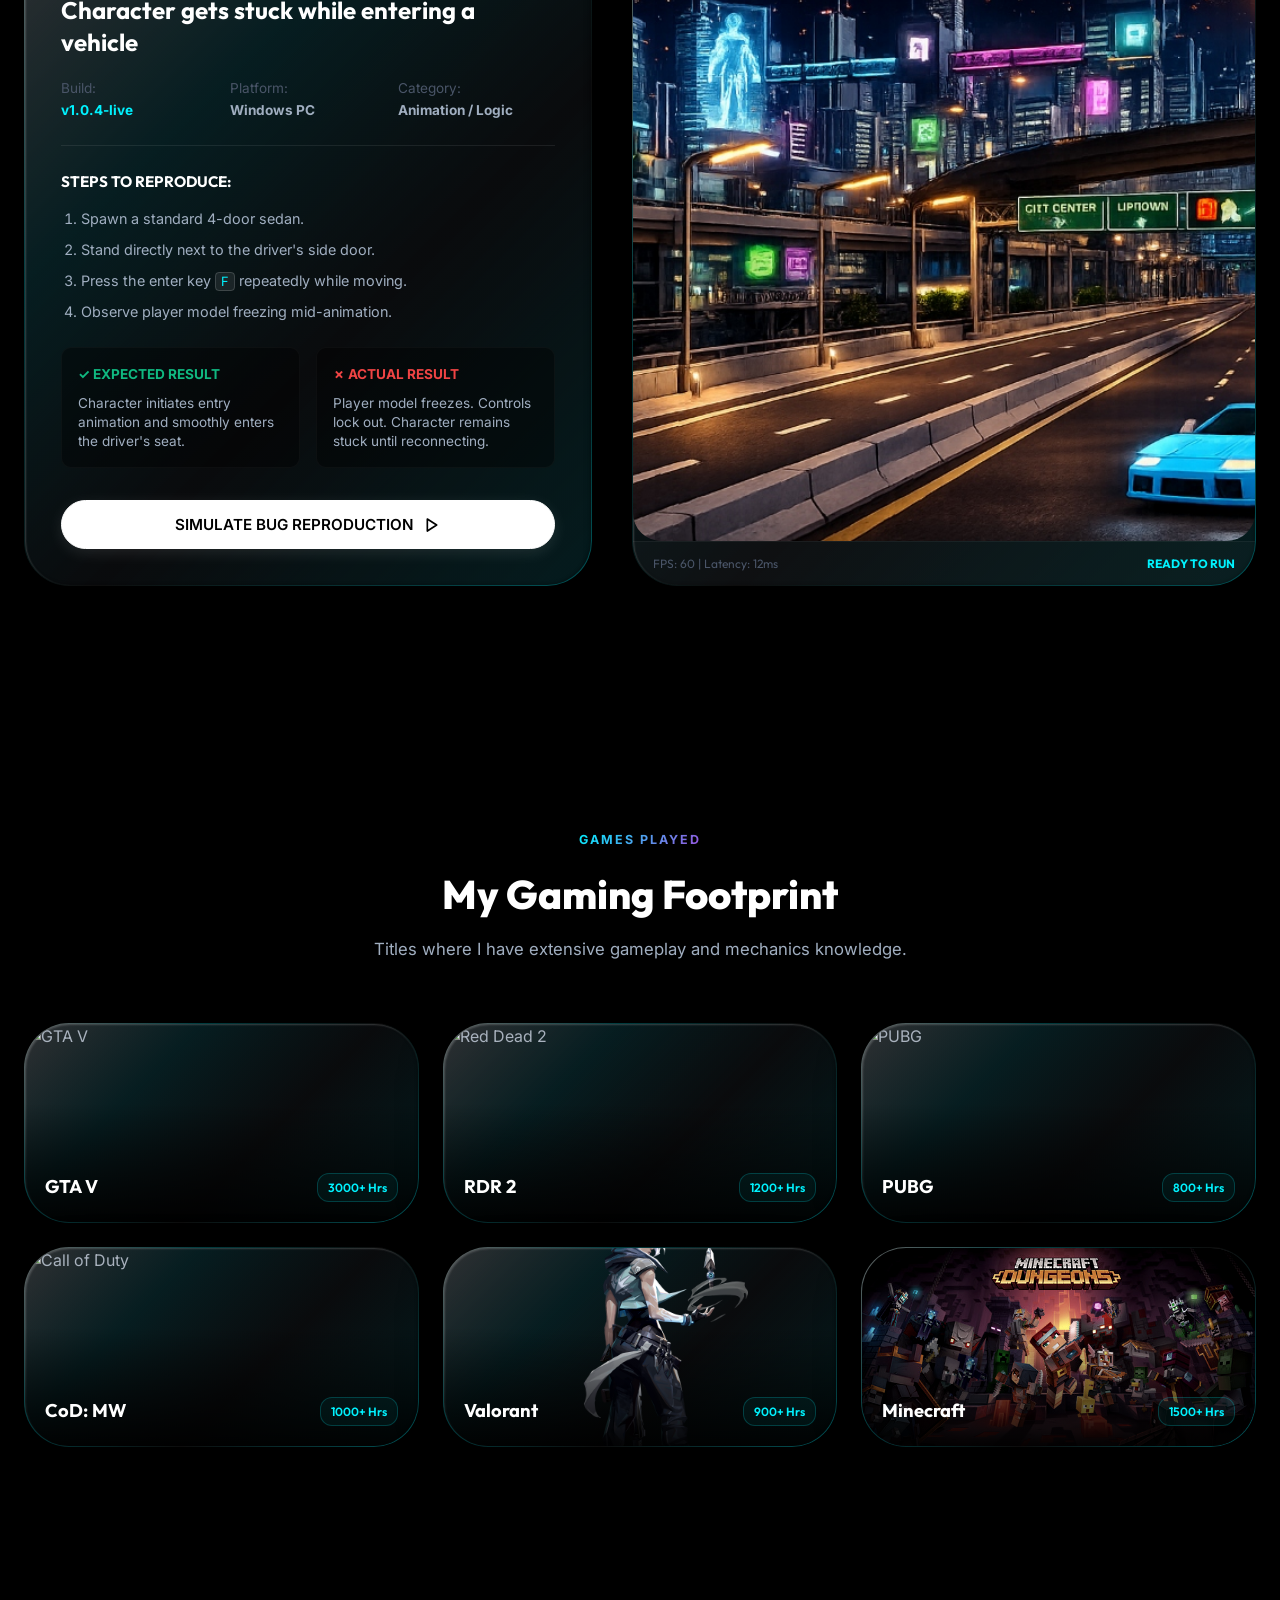
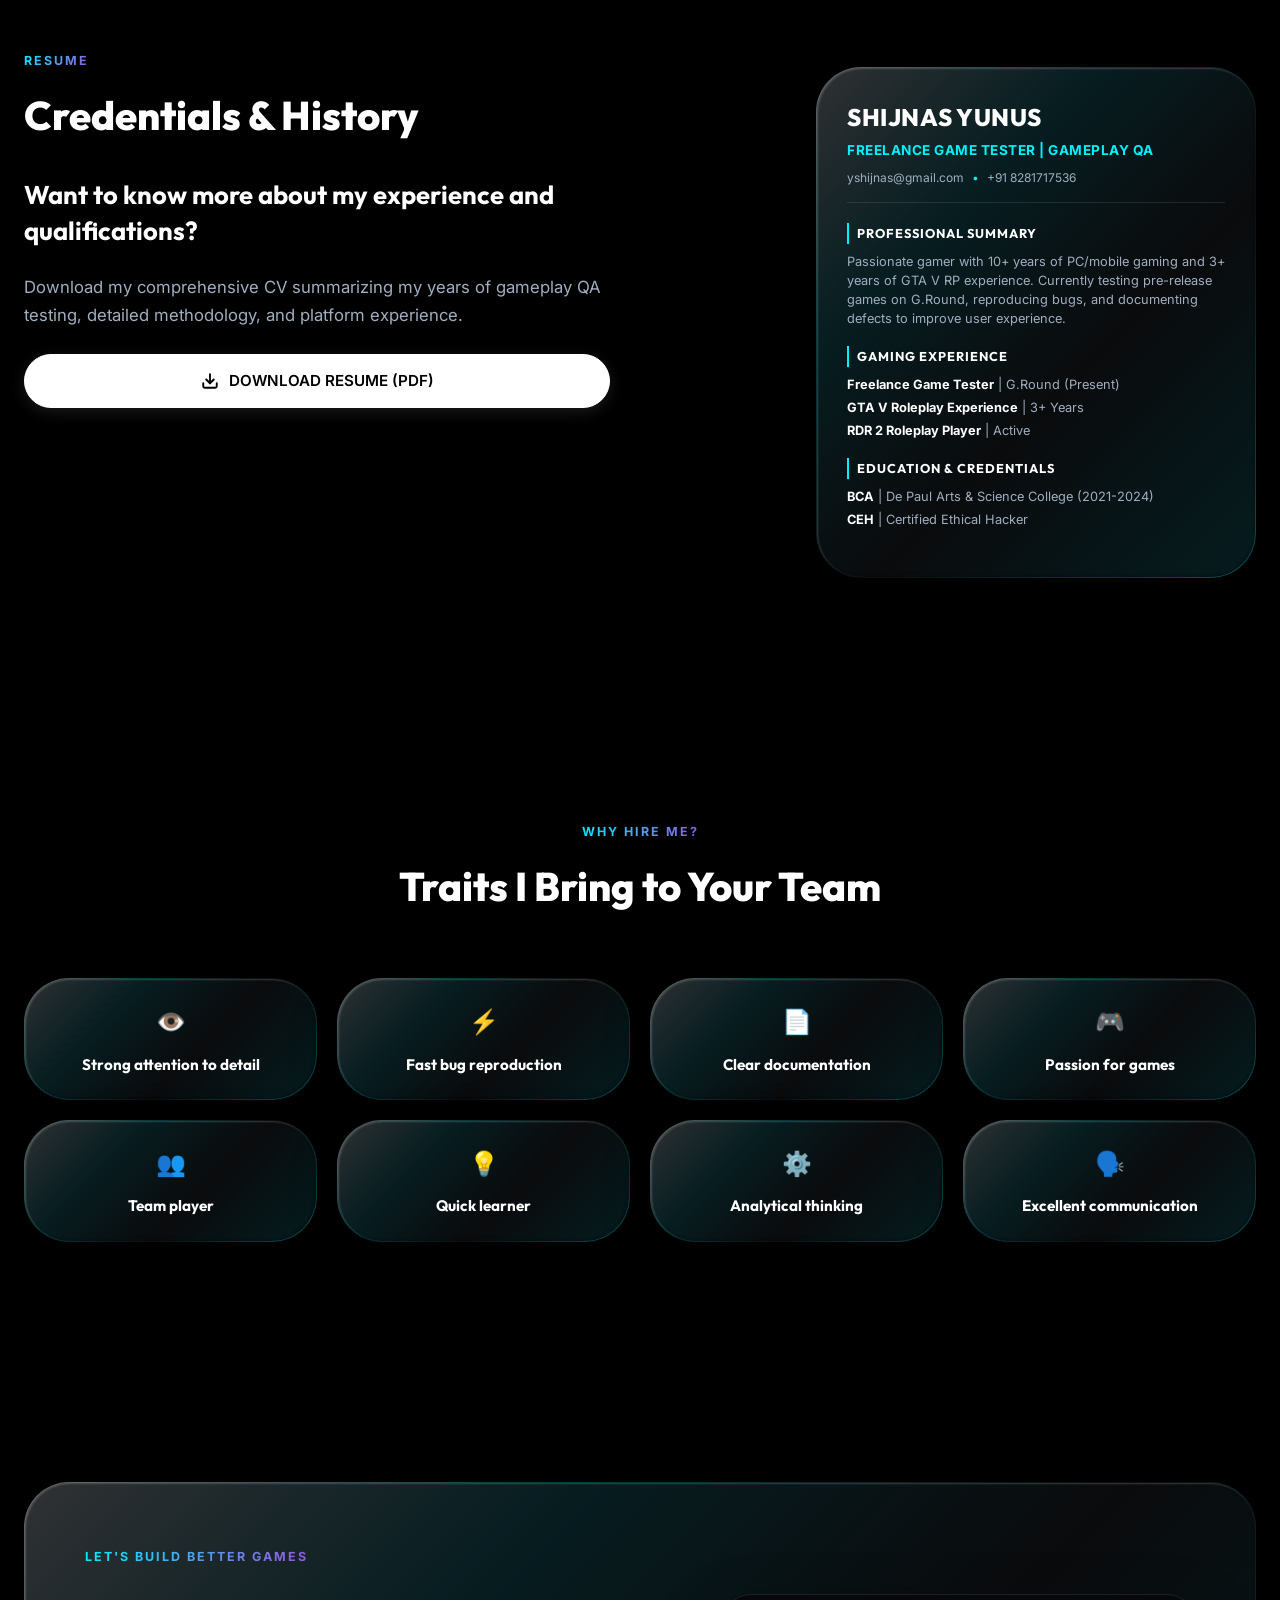
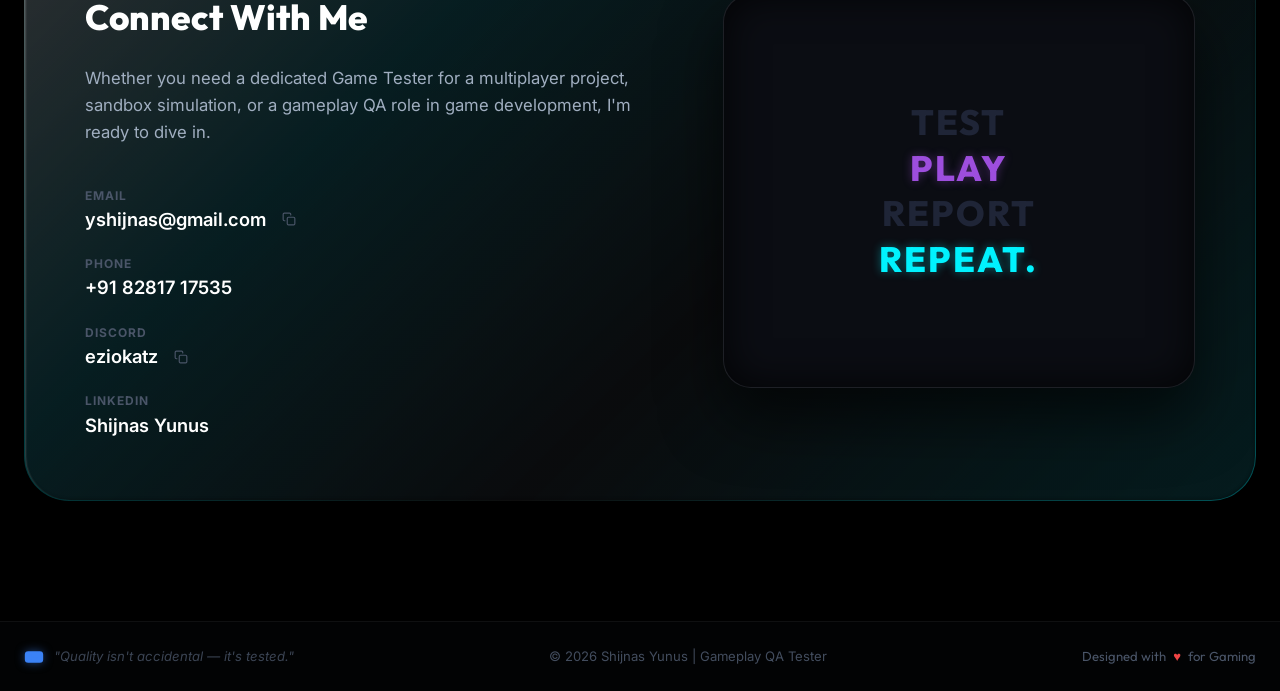
==== commit 92c8b6e3: "feat: add generated Ezio Auditore 16:9 cinematic parallax wallpaper asset" ====
--- a/index.html
+++ b/index.html
@@ -443,44 +443,71 @@
       </div>
 
       <div class="bug-grid">
-        <!-- QA Scene Image Panel -->
-        <div class="glass-bug-details qa-scene-panel">
-          <img
-            src="qa_scene.jpg"
-            alt="Roblox QA Environment — Character approaching vehicle on city highway"
-            class="qa-scene-img"
-          />
-        </div>
-
-
-        <!-- Viewport panel -->
-        <div class="glass-viewport">
+        <!-- Bug details panel (LEFT) — unchanged -->
+        <div class="glass-bug-details">
+          <div class="bug-header">
+            <span class="bug-id">BUG-104</span>
+            <span class="bug-badge priority-high">Priority: High</span>
+            <span class="bug-badge severity-medium">Severity: Medium</span>
+          </div>
+
+          <h3 class="bug-title">Character gets stuck while entering a vehicle</h3>
+
+          <div class="bug-meta">
+            <div><span>Build:</span> <strong class="text-cyan">v1.0.4-live</strong></div>
+            <div><span>Platform:</span> <strong>Windows PC</strong></div>
+            <div><span>Category:</span> <strong>Animation / Logic</strong></div>
+          </div>
+
+          <hr class="glass-divider">
+
+          <div class="bug-steps-wrapper">
+            <h4>Steps to Reproduce:</h4>
+            <ol class="steps-list">
+              <li id="sim-step-1">Spawn a standard 4-door sedan.</li>
+              <li id="sim-step-2">Stand directly next to the driver's side door.</li>
+              <li id="sim-step-3">Press the enter key <kbd>F</kbd> repeatedly while moving.</li>
+              <li id="sim-step-4">Observe player model freezing mid-animation.</li>
+            </ol>
+          </div>
+
+          <div class="bug-results">
+            <div class="result-box expected">
+              <span class="res-tag text-green">✓ Expected Result</span>
+              <p>Character initiates entry animation and smoothly enters the driver's seat.</p>
+            </div>
+            <div class="result-box actual">
+              <span class="res-tag text-red">✗ Actual Result</span>
+              <p>Player model freezes. Controls lock out. Character remains stuck until reconnecting.</p>
+            </div>
+          </div>
+
+          <button id="reproduce-btn" class="btn btn-glass-primary btn-full">
+            <span class="btn-text">SIMULATE BUG REPRODUCTION</span>
+            <svg xmlns="http://www.w3.org/2000/svg" width="16" height="16" viewBox="0 0 24 24" fill="none" stroke="currentColor" stroke-width="2.5" stroke-linecap="round" stroke-linejoin="round" class="play-icon"><polygon points="5 3 19 12 5 21 5 3"></polygon></svg>
+          </button>
+        </div>
+
+        <!-- QA Scene Image (RIGHT) — replaces the live viewport -->
+        <div class="glass-viewport qa-scene-panel">
           <div class="viewport-header">
             <span class="viewport-dot green"></span>
             <span>LIVE QA SCREEN - HOST: LOCAL</span>
           </div>
-          <div class="viewport-body">
-            <div id="sim-scene" class="sim-scene-idle">
-              <div class="sim-bg-scene"></div>
-              <div class="sim-car"></div>
-              <div class="sim-player"></div>
-              
-              <!-- Console Output Overlay -->
-              <div class="console-logs" id="console-logs">
-                <div class="log-line text-muted">[System] QA Sandbox loaded...</div>
-                <div class="log-line text-muted">[System] Player standing at coordinates [X: 142.3, Y: -1089.4]</div>
-              </div>
-
-              <!-- Glitch effect -->
-              <div class="glitch-overlay" id="glitch-overlay">GLITCH DETECTED: ANIM_LOCK_0x00F3</div>
-            </div>
+          <div class="viewport-body" style="padding:0; min-height:380px;">
+            <img
+              src="qa_scene.jpg"
+              alt="Roblox QA Environment — Character approaching vehicle on city highway"
+              class="qa-scene-img"
+            />
           </div>
           <div class="viewport-footer">
             <span>FPS: 60 | Latency: 12ms</span>
-            <span id="action-indicator" class="action-status">READY TO RUN</span>
-          </div>
-        </div>
-      </div>
+            <span class="action-status">READY TO RUN</span>
+          </div>
+        </div>
+      </div>
+
     </div>
   </section>
 
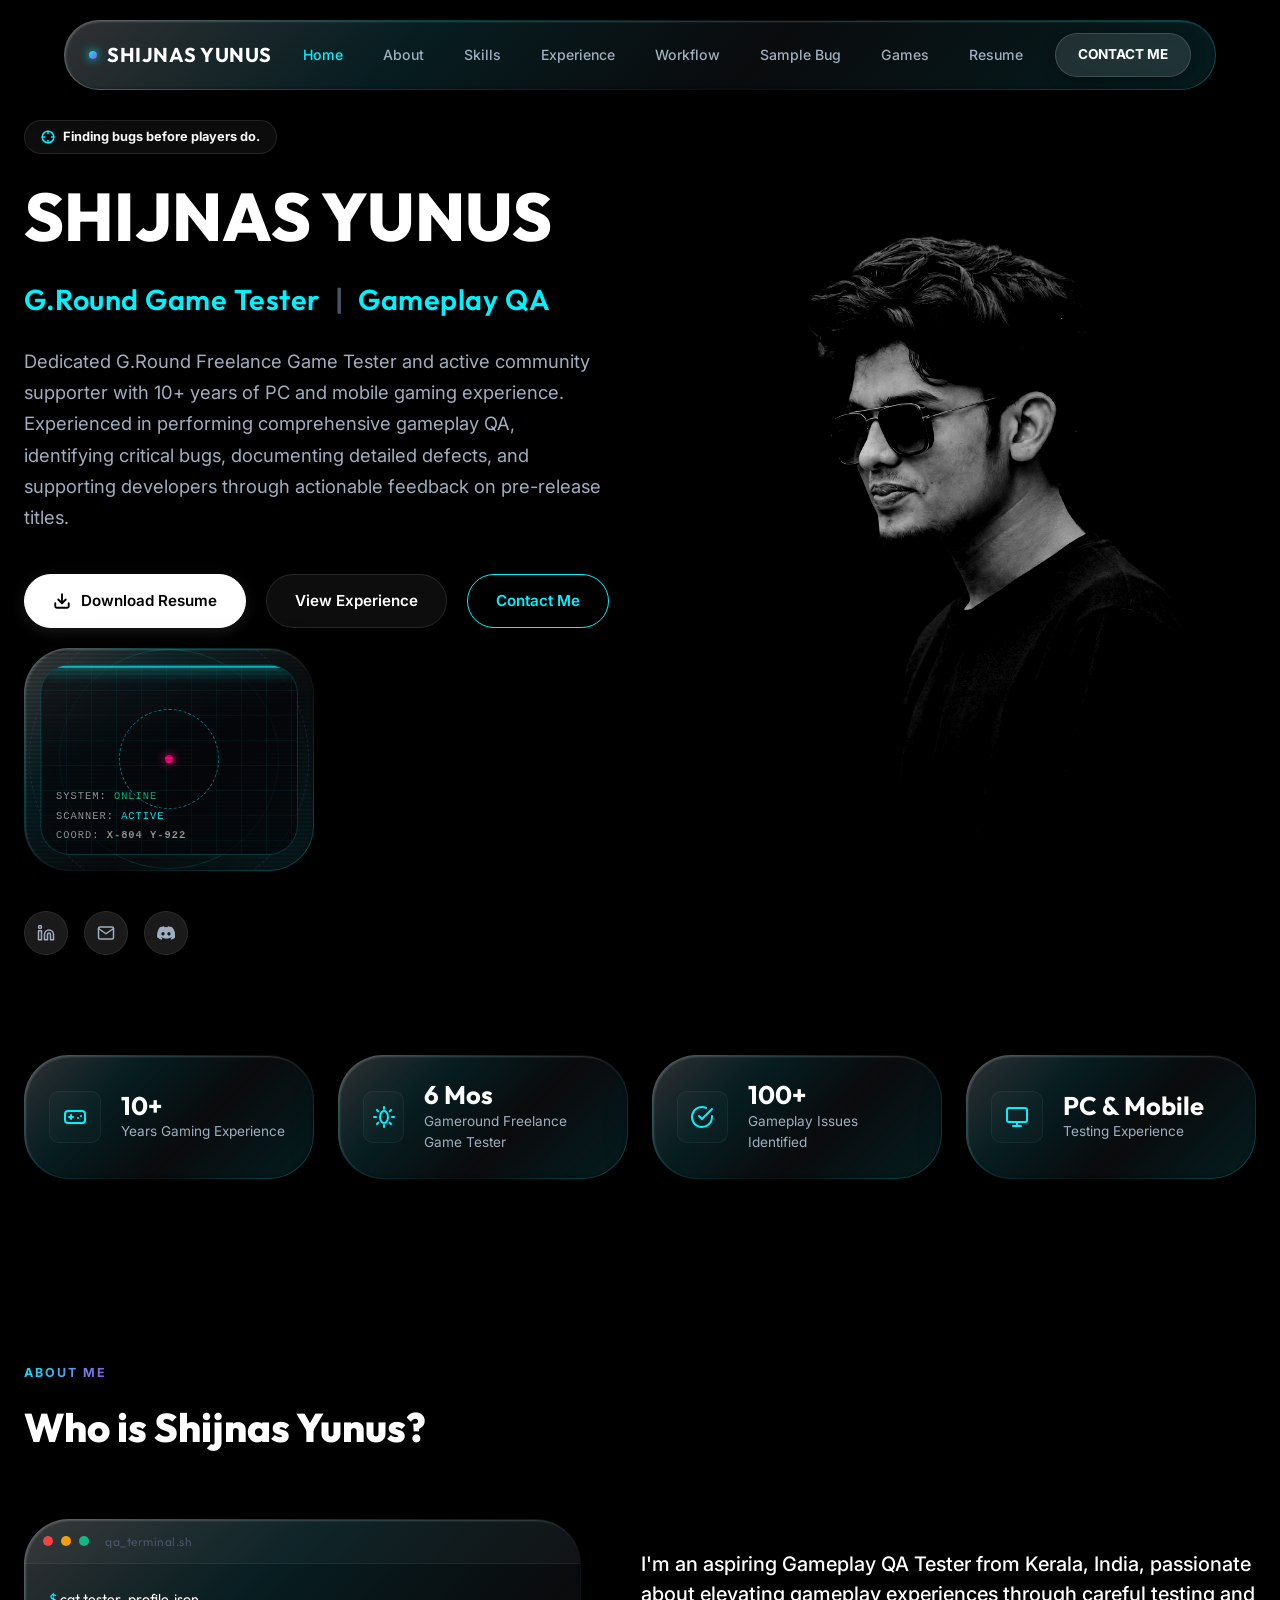
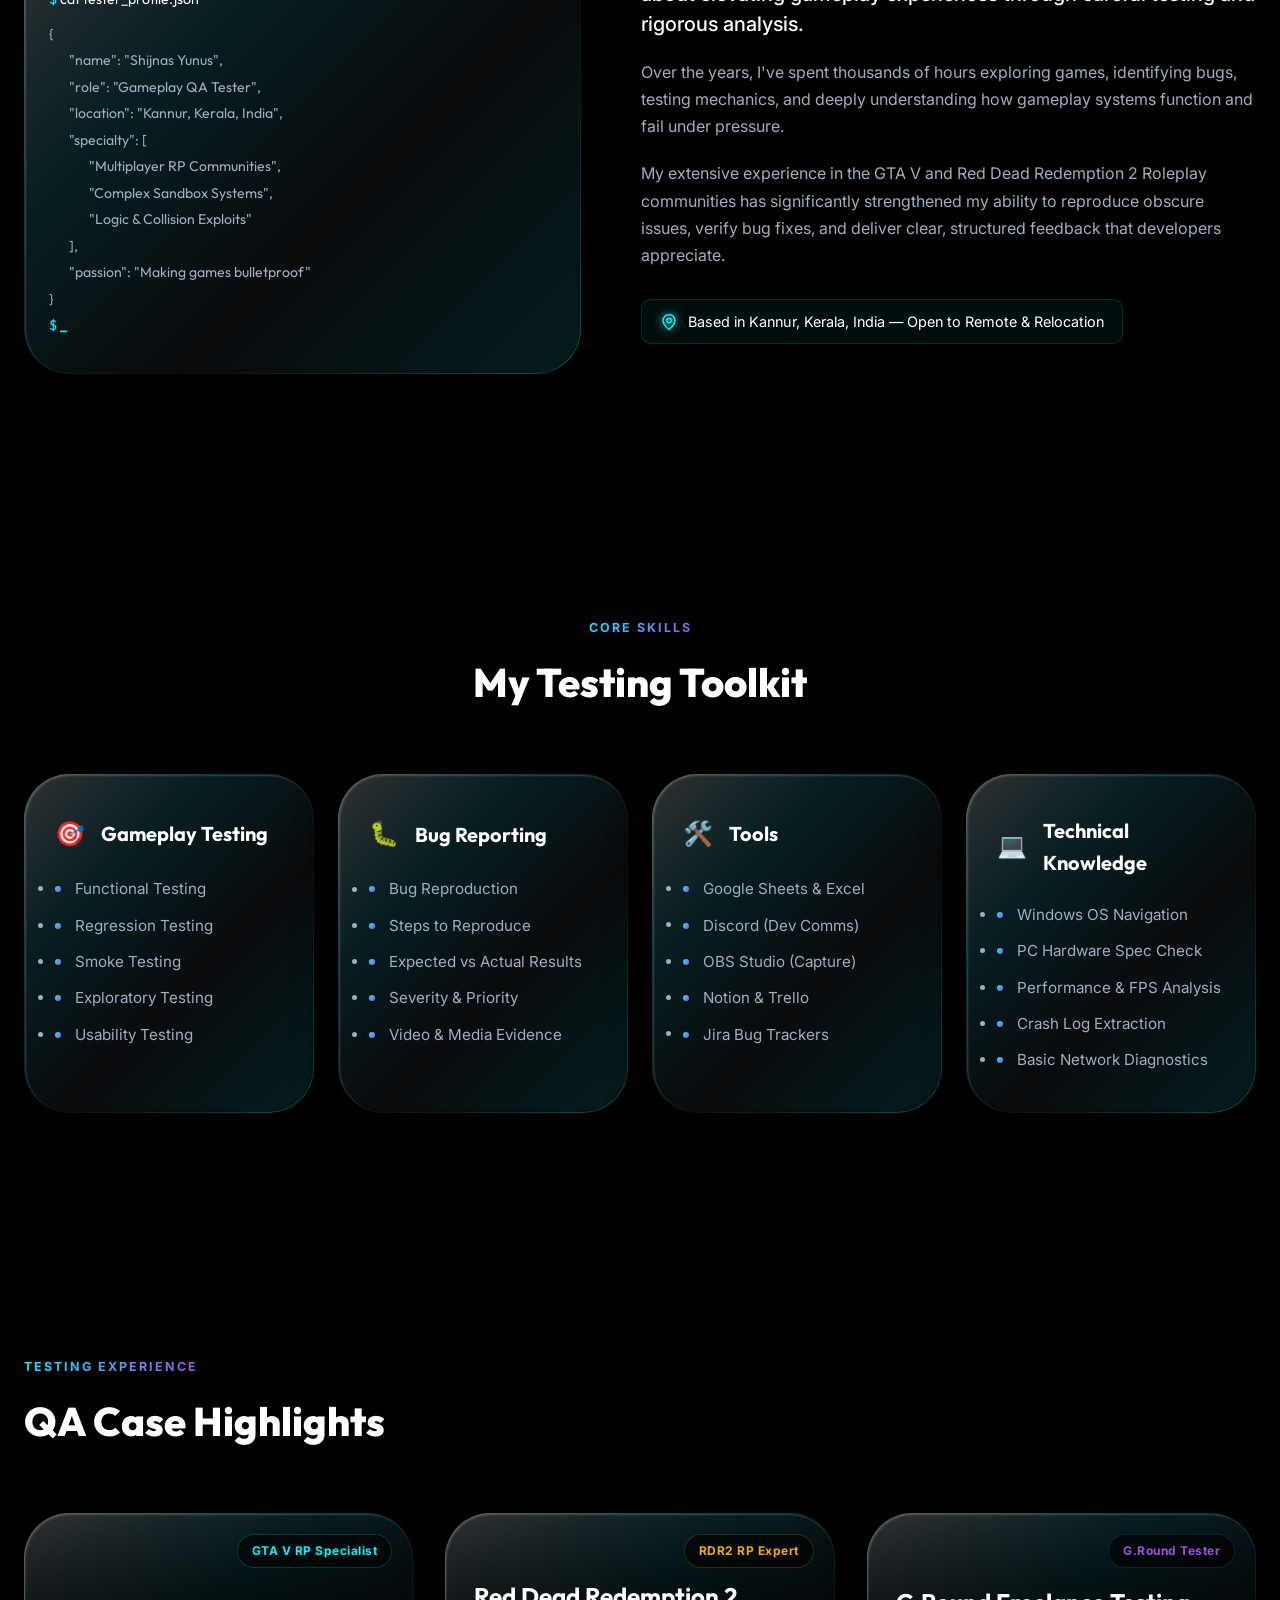
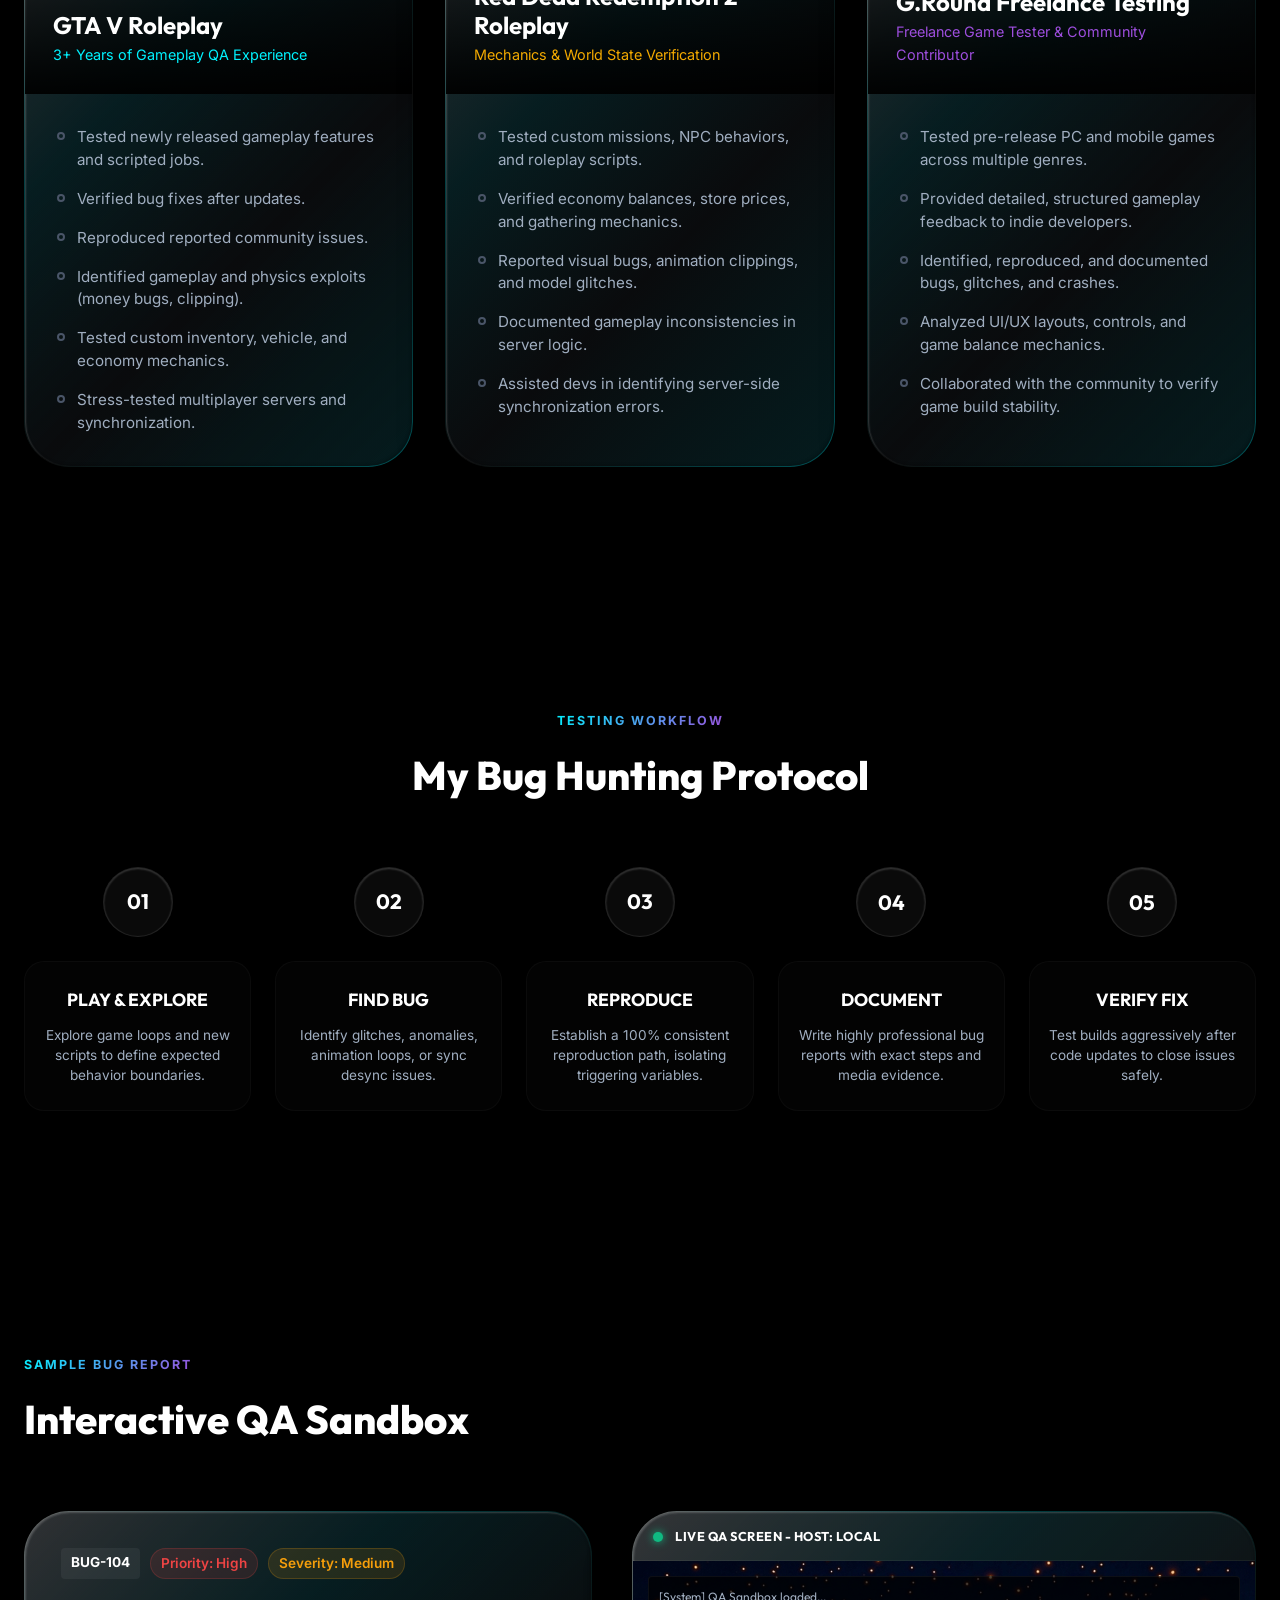
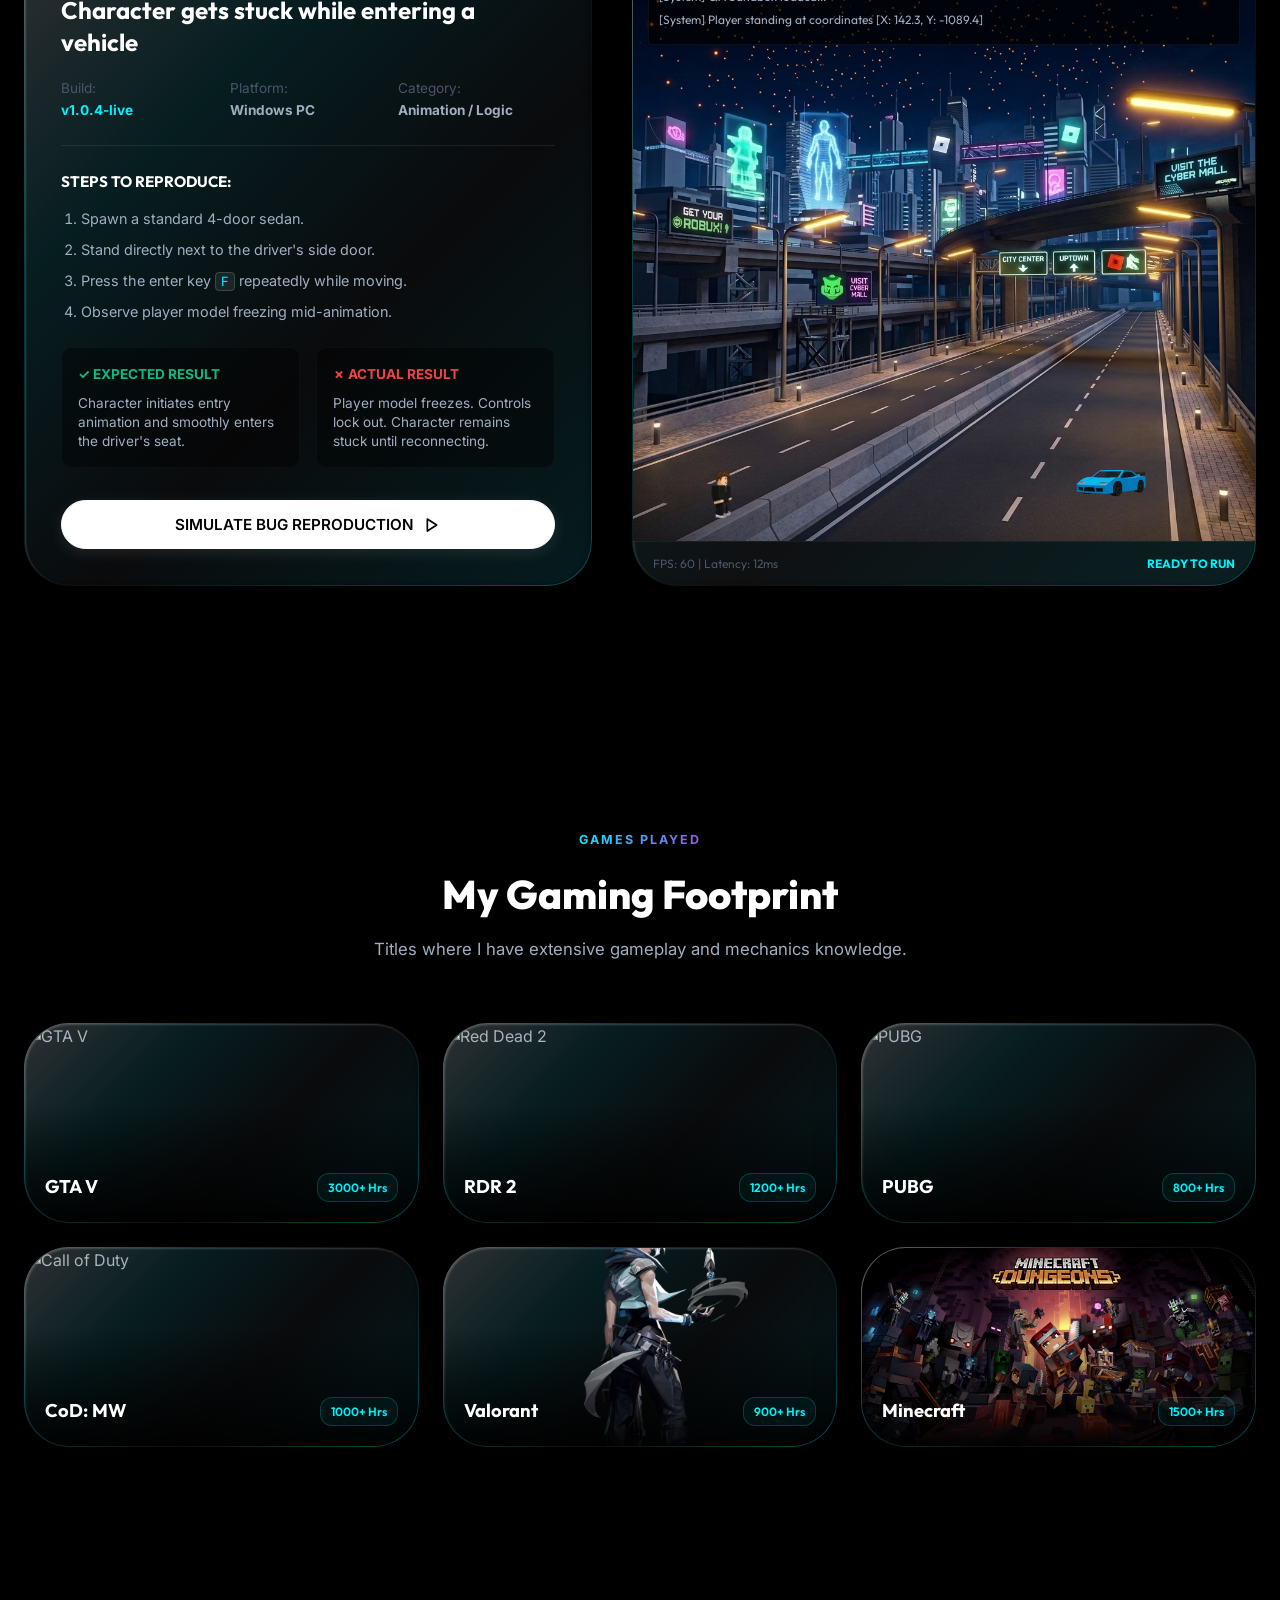
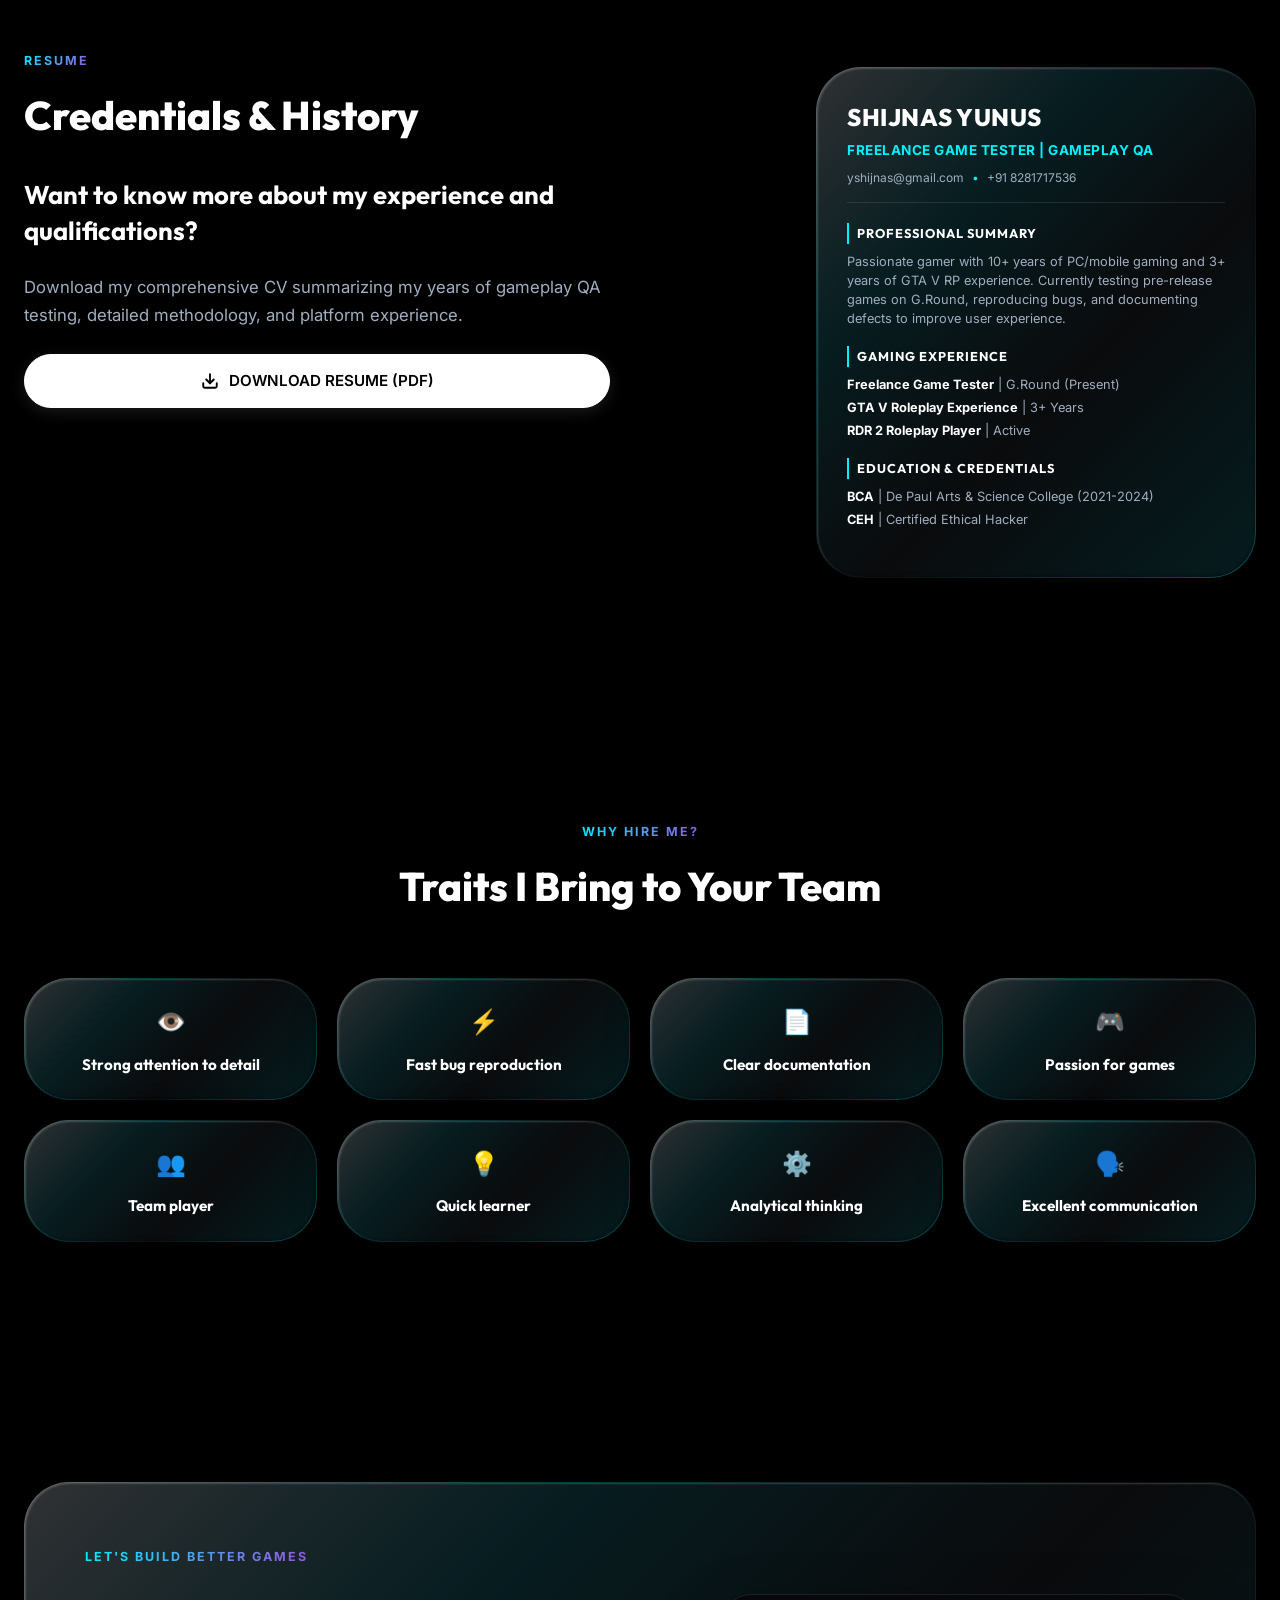
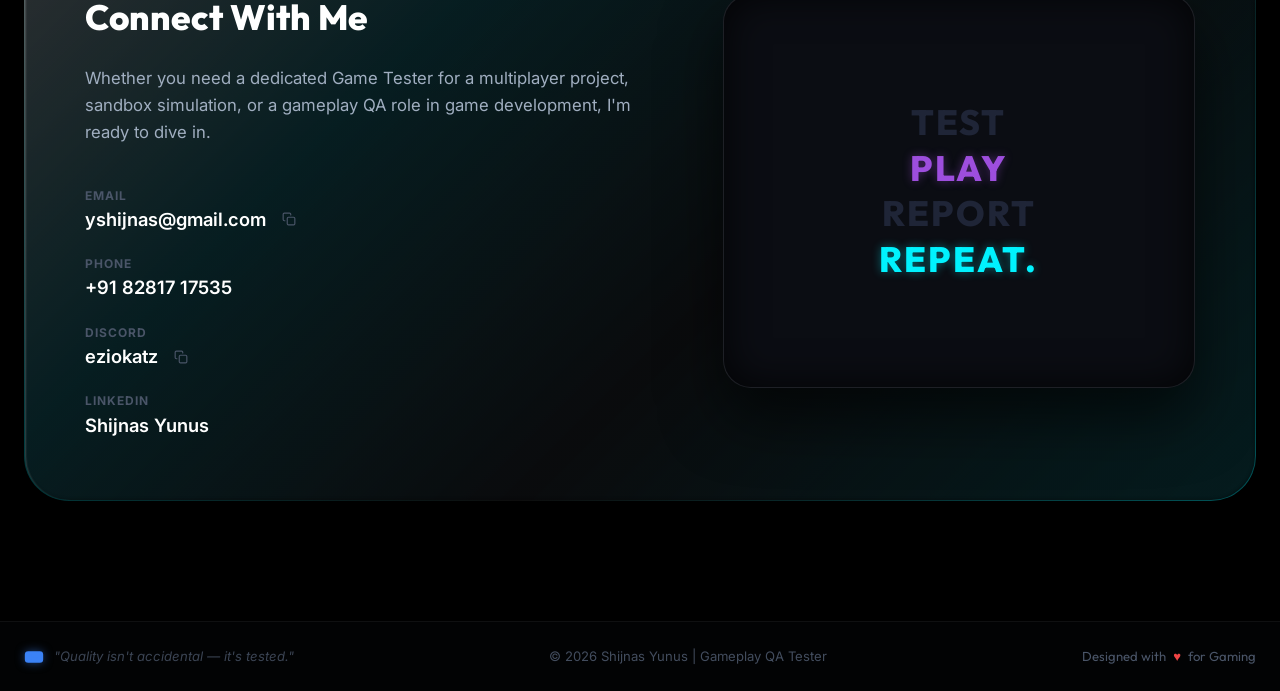
==== commit 14928428: "feat: add generated Ezio Auditore 16:9 cinematic parallax wallpaper asset" ====
--- a/index.html
+++ b/index.html
@@ -494,16 +494,25 @@
             <span class="viewport-dot green"></span>
             <span>LIVE QA SCREEN - HOST: LOCAL</span>
           </div>
-          <div class="viewport-body" style="padding:0; min-height:380px;">
-            <img
-              src="qa_scene.jpg"
-              alt="Roblox QA Environment — Character approaching vehicle on city highway"
-              class="qa-scene-img"
-            />
+          <div class="viewport-body">
+            <div id="sim-scene" class="sim-scene-idle">
+              <div class="sim-bg-scene"></div>
+              <div class="sim-car"></div>
+              <div class="sim-player"></div>
+
+              <!-- Console Output Overlay -->
+              <div class="console-logs" id="console-logs">
+                <div class="log-line text-muted">[System] QA Sandbox loaded...</div>
+                <div class="log-line text-muted">[System] Player standing at coordinates [X: 142.3, Y: -1089.4]</div>
+              </div>
+
+              <!-- Glitch effect -->
+              <div class="glitch-overlay" id="glitch-overlay">GLITCH DETECTED: ANIM_LOCK_0x00F3</div>
+            </div>
           </div>
           <div class="viewport-footer">
             <span>FPS: 60 | Latency: 12ms</span>
-            <span class="action-status">READY TO RUN</span>
+            <span id="action-indicator" class="action-status">READY TO RUN</span>
           </div>
         </div>
       </div>
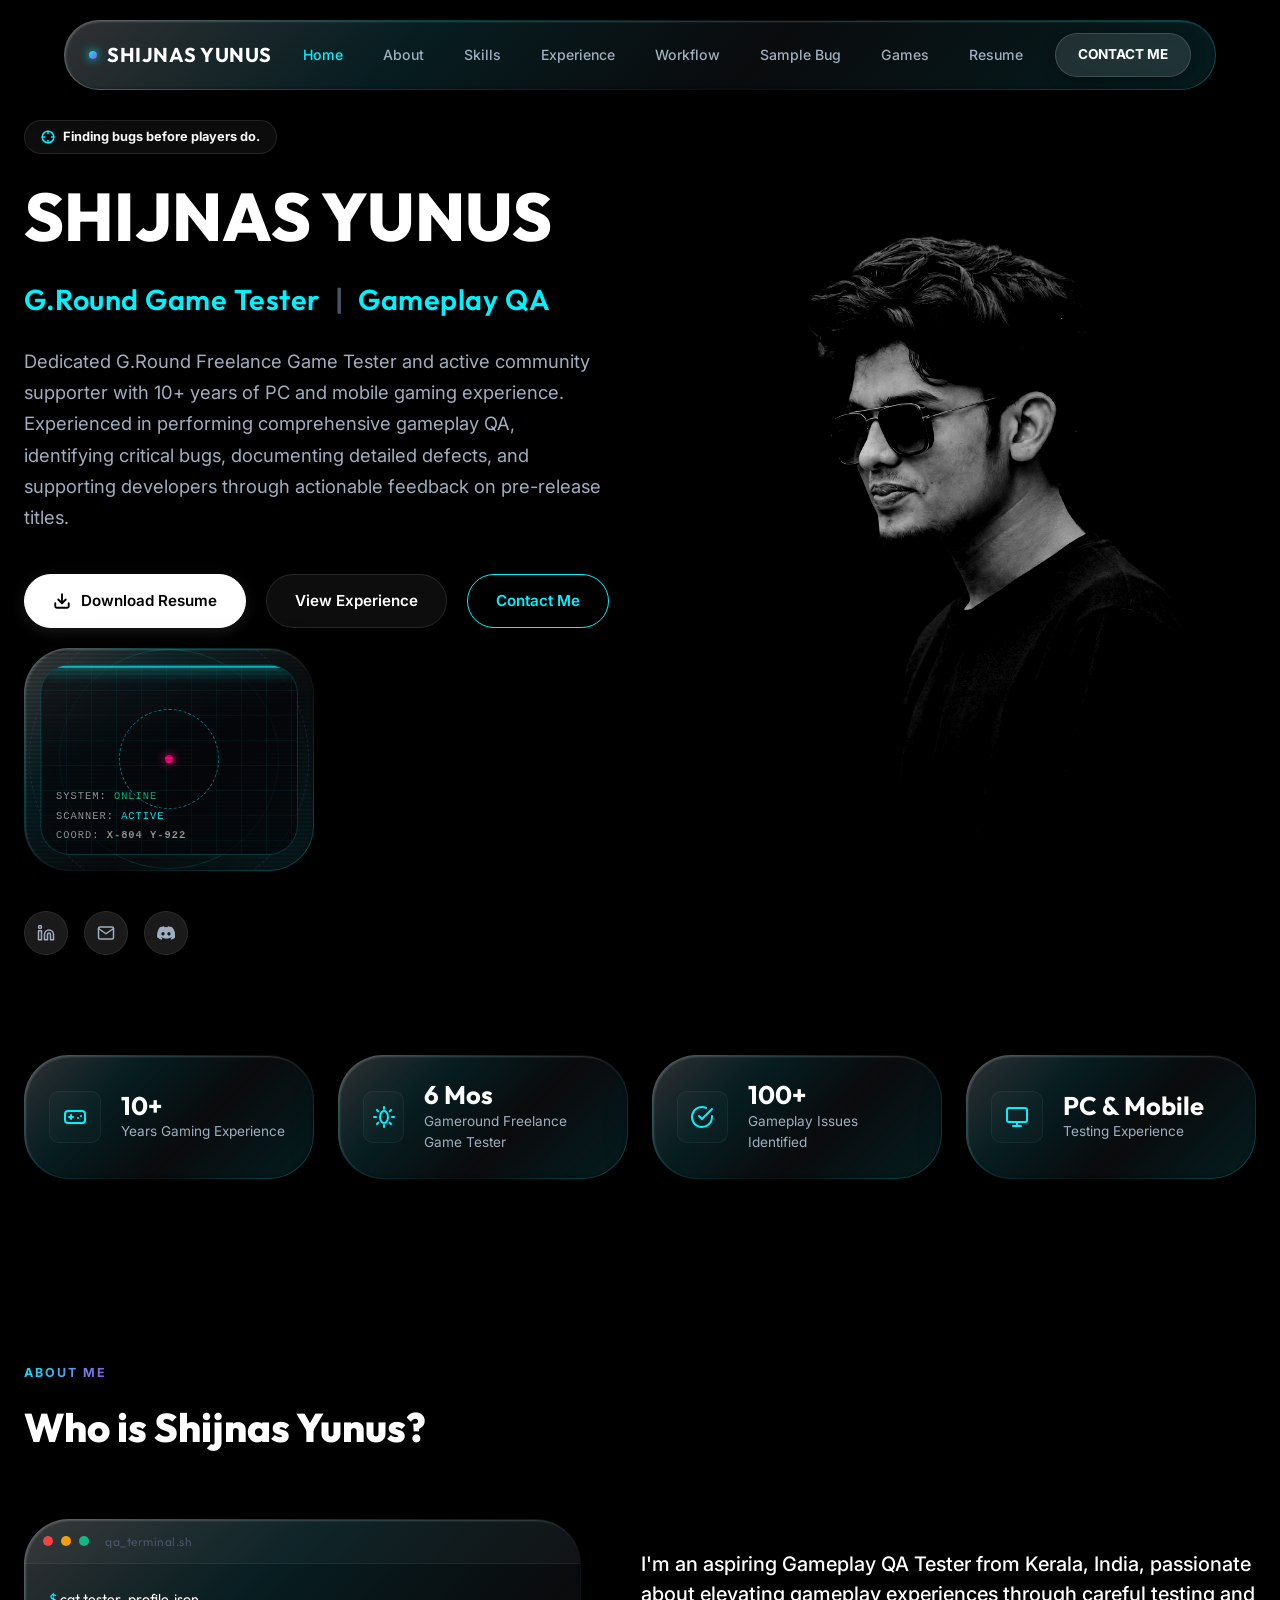
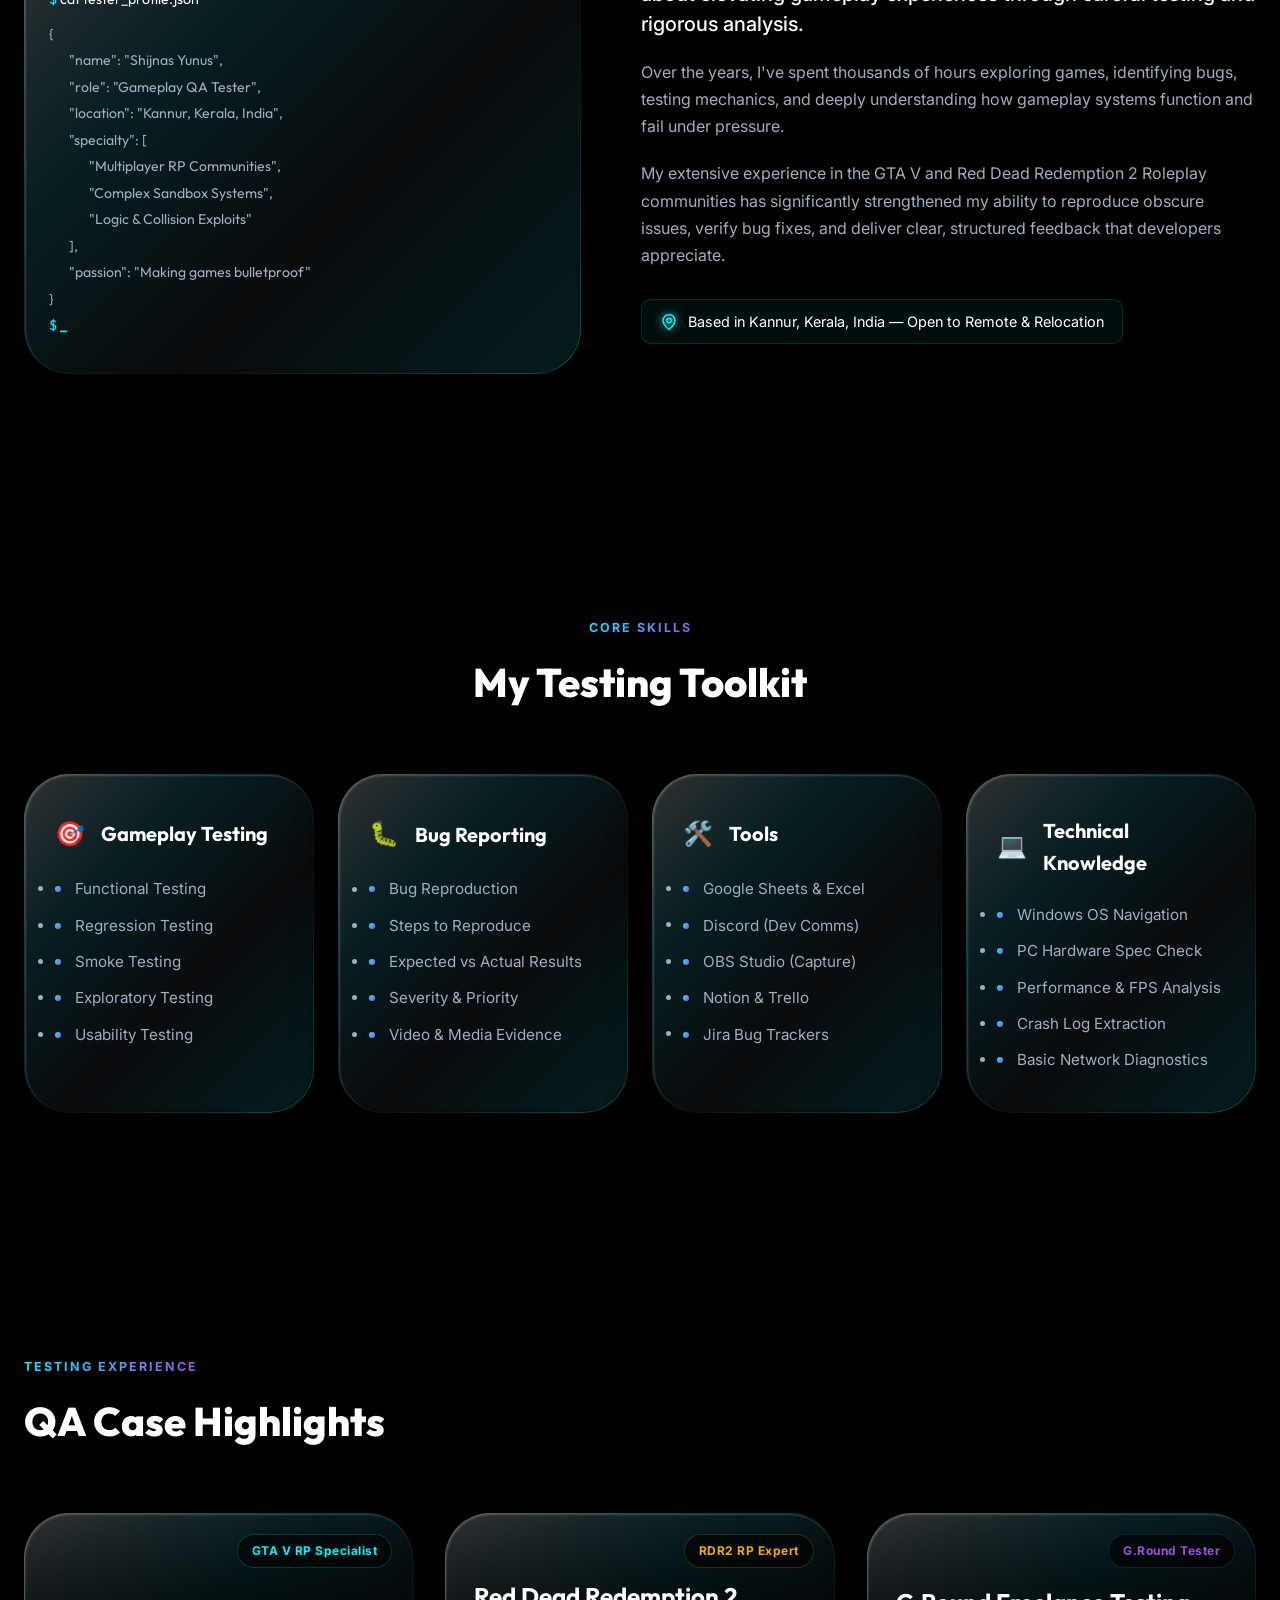
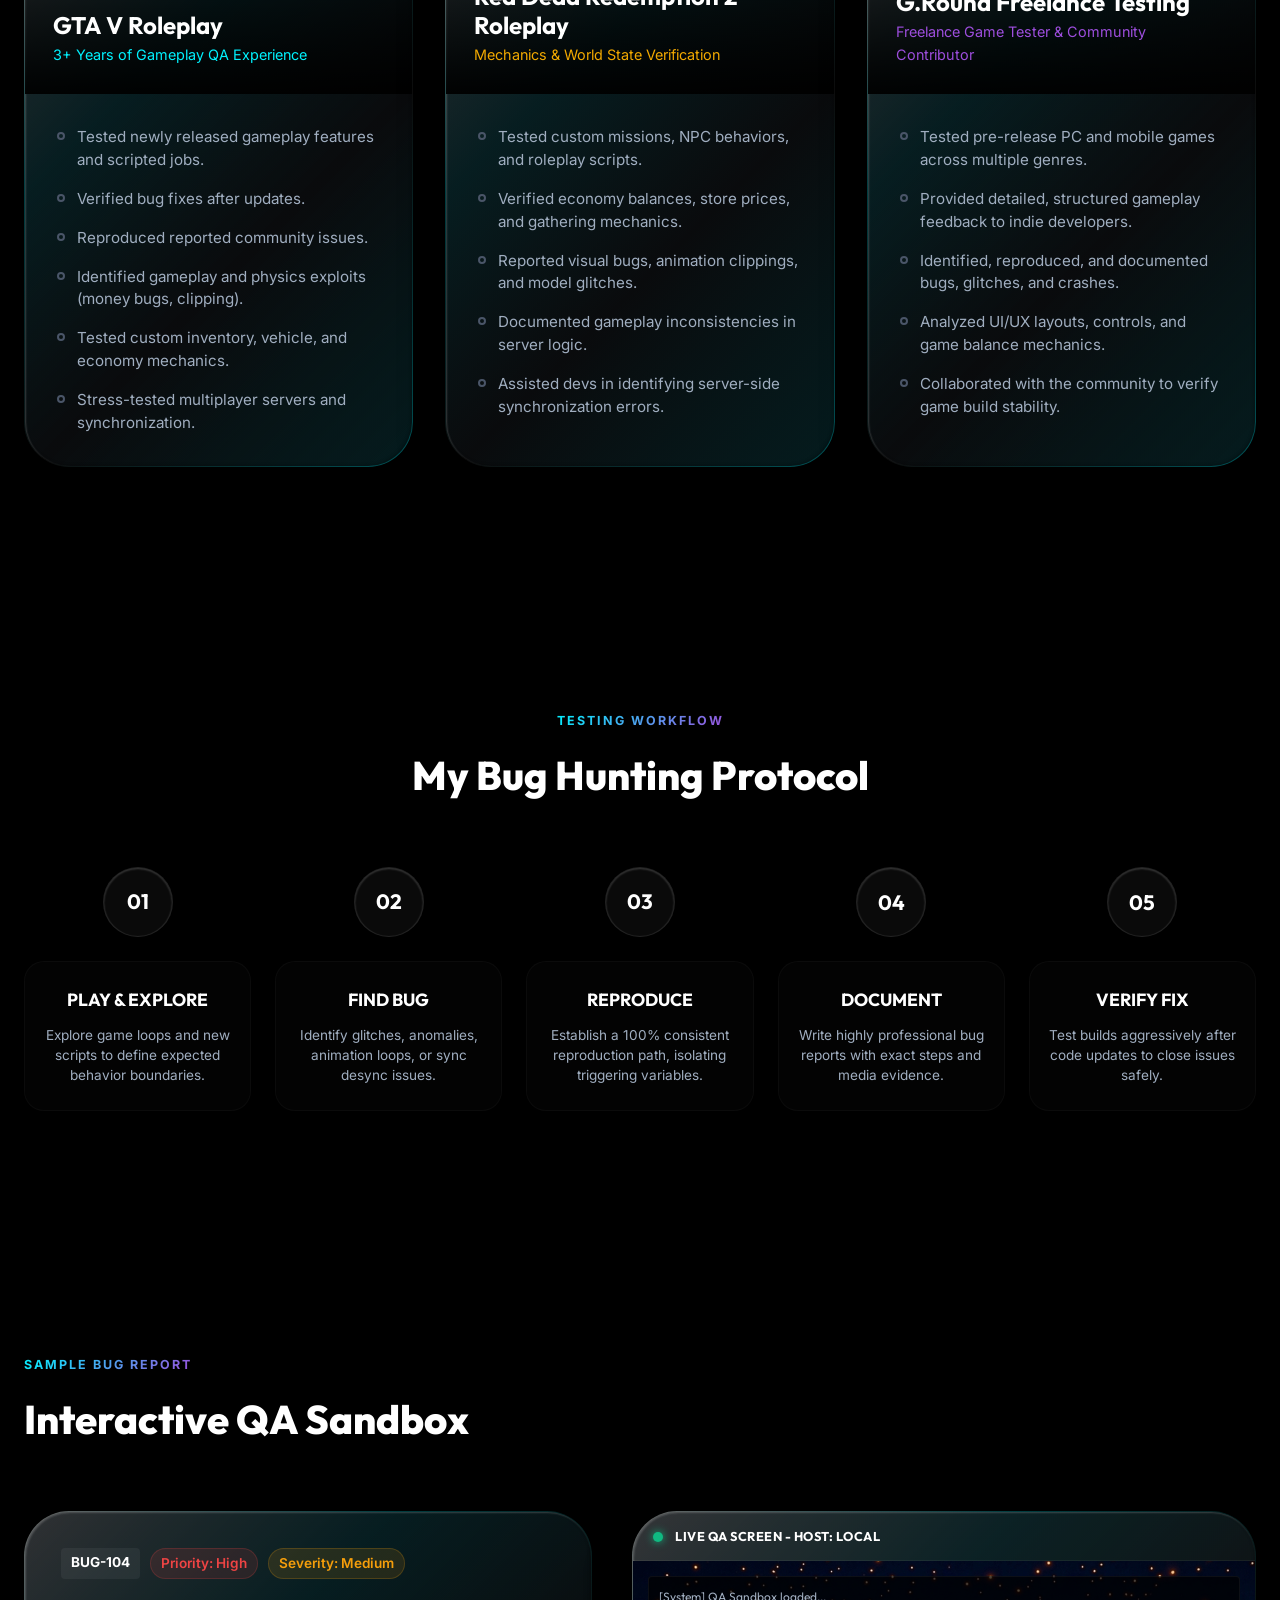
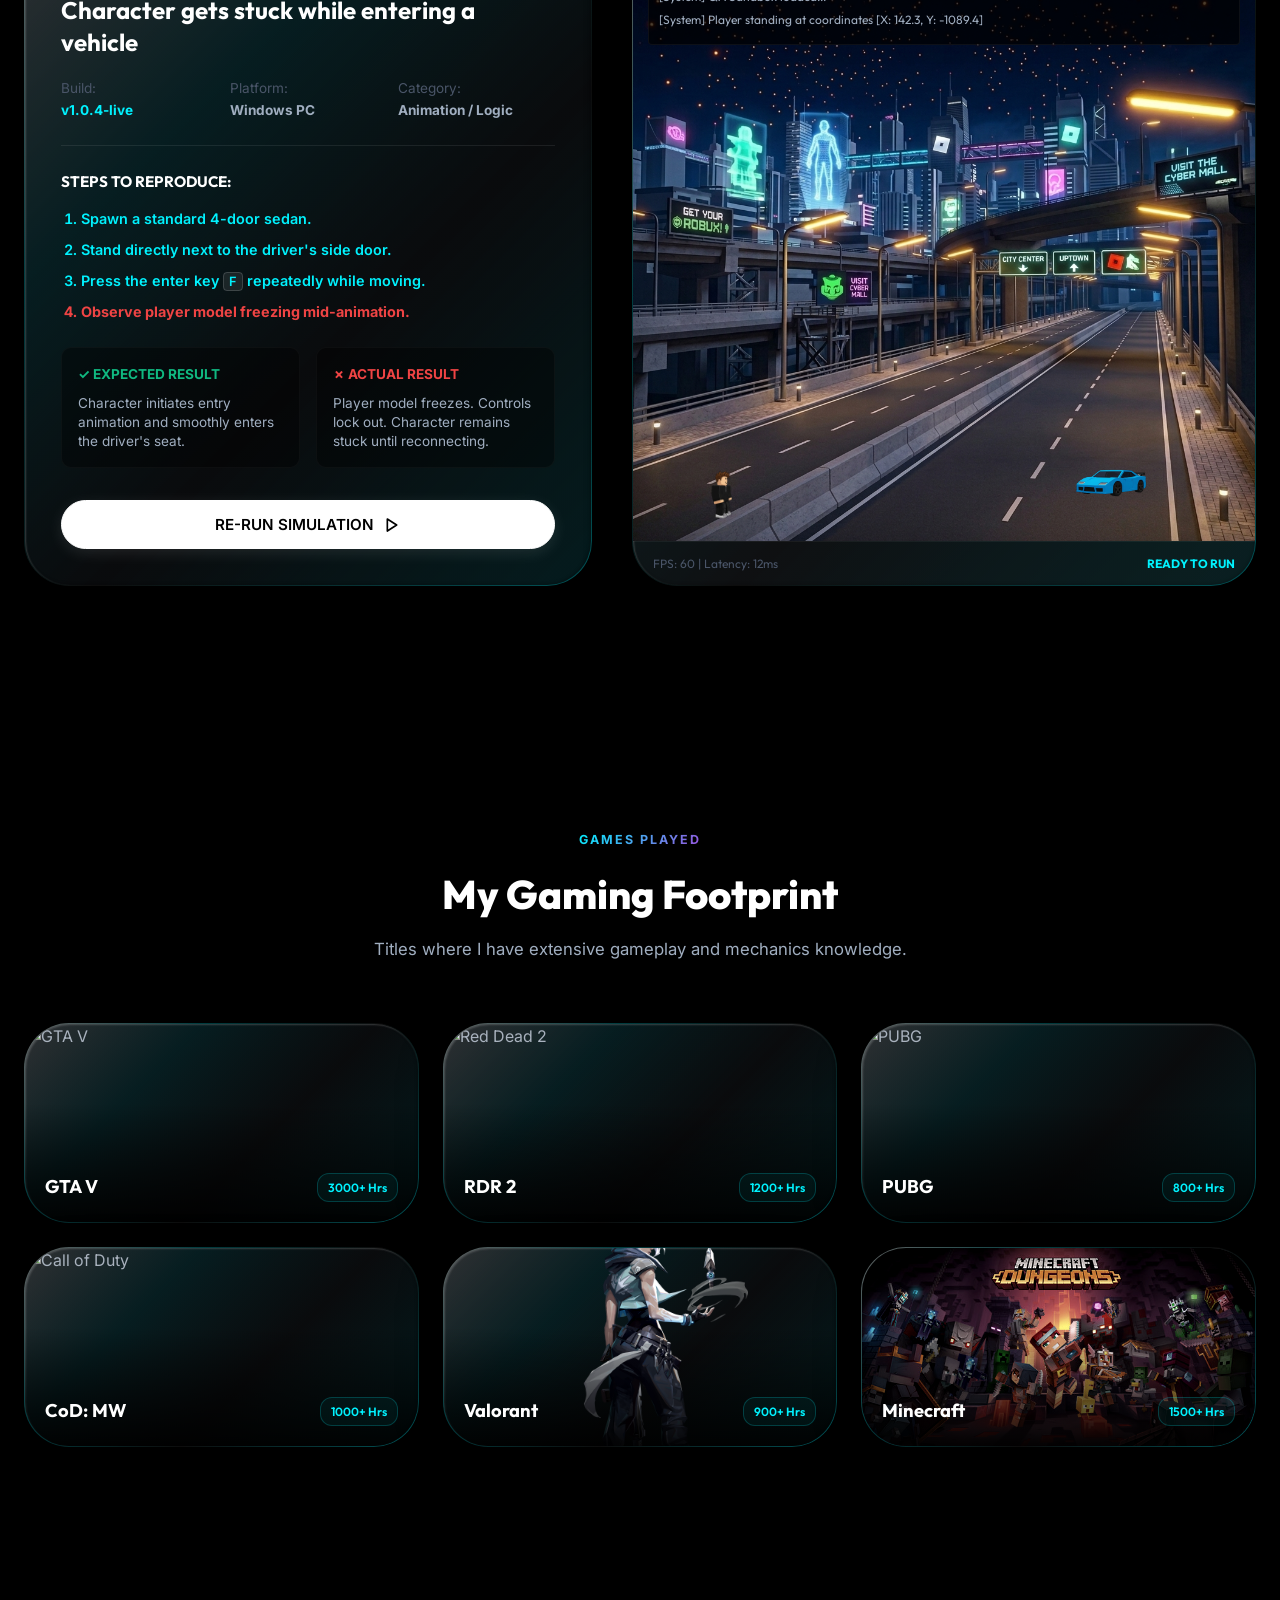
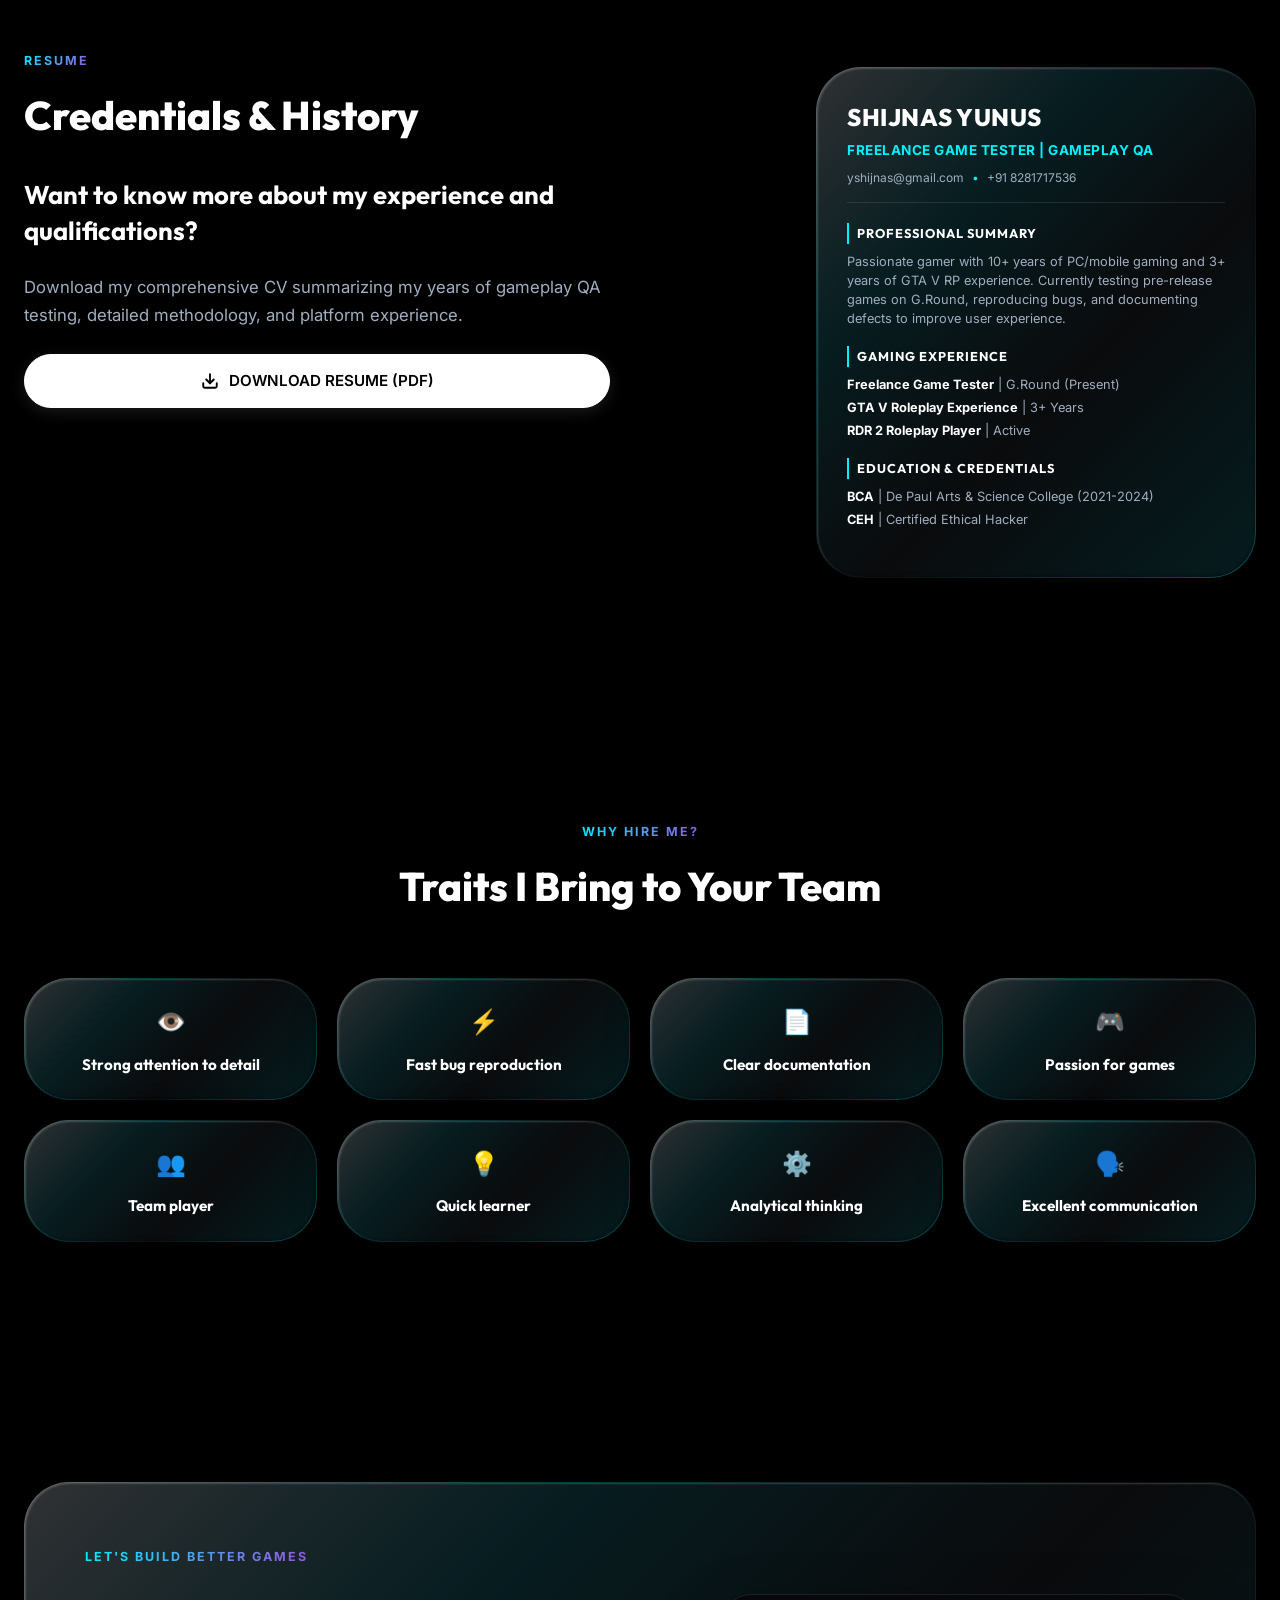
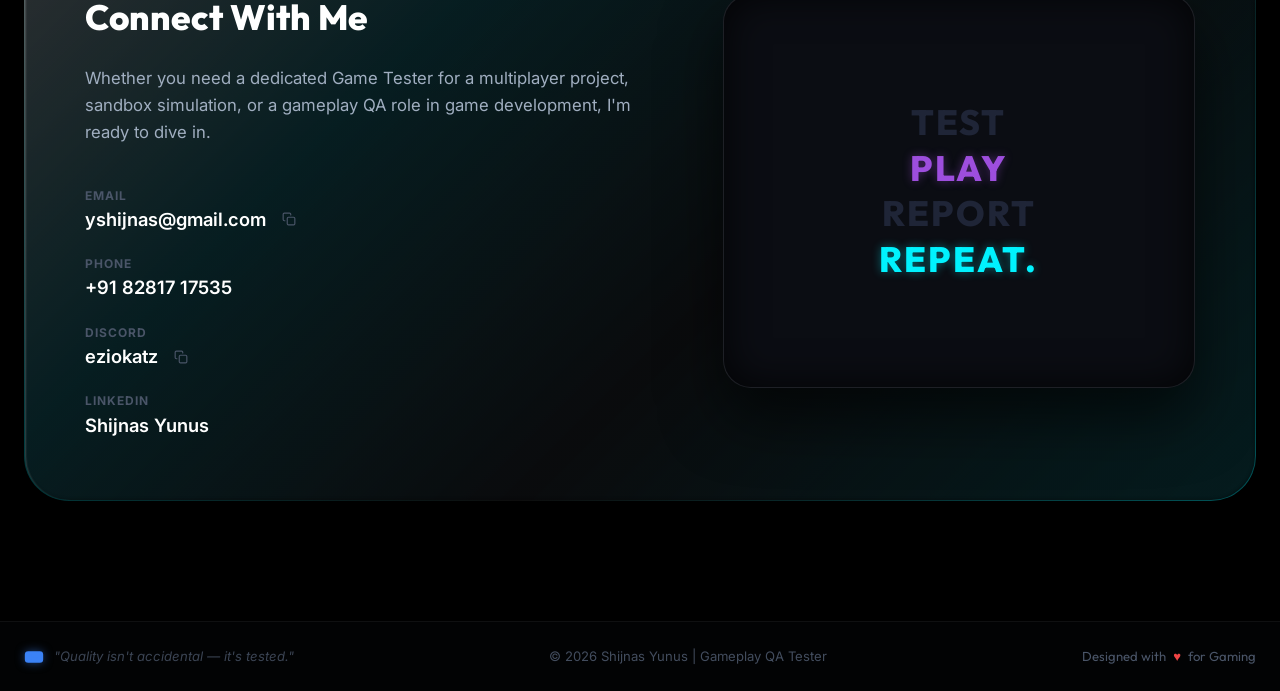
==== commit f23803ad: "feat: add generated Ezio Auditore 16:9 cinematic parallax wallpaper asset" ====
--- a/index.html
+++ b/index.html
@@ -464,10 +464,10 @@
           <div class="bug-steps-wrapper">
             <h4>Steps to Reproduce:</h4>
             <ol class="steps-list">
-              <li id="sim-step-1">Spawn a standard 4-door sedan.</li>
-              <li id="sim-step-2">Stand directly next to the driver's side door.</li>
-              <li id="sim-step-3">Press the enter key <kbd>F</kbd> repeatedly while moving.</li>
-              <li id="sim-step-4">Observe player model freezing mid-animation.</li>
+              <li id="sim-step-1" class="step-done">Spawn a standard 4-door sedan.</li>
+              <li id="sim-step-2" class="step-done">Stand directly next to the driver's side door.</li>
+              <li id="sim-step-3" class="step-done">Press the enter key <kbd>F</kbd> repeatedly while moving.</li>
+              <li id="sim-step-4" class="step-error">Observe player model freezing mid-animation.</li>
             </ol>
           </div>
 
@@ -483,7 +483,7 @@
           </div>
 
           <button id="reproduce-btn" class="btn btn-glass-primary btn-full">
-            <span class="btn-text">SIMULATE BUG REPRODUCTION</span>
+            <span class="btn-text">RE-RUN SIMULATION</span>
             <svg xmlns="http://www.w3.org/2000/svg" width="16" height="16" viewBox="0 0 24 24" fill="none" stroke="currentColor" stroke-width="2.5" stroke-linecap="round" stroke-linejoin="round" class="play-icon"><polygon points="5 3 19 12 5 21 5 3"></polygon></svg>
           </button>
         </div>
--- a/styles.css
+++ b/styles.css
@@ -1401,6 +1401,16 @@
   color: var(--neon-cyan);
 }
 
+/* Step state colors */
+.steps-list li.step-done {
+  color: var(--neon-cyan);
+  font-weight: 600;
+}
+.steps-list li.step-error {
+  color: var(--error);
+  font-weight: 700;
+}
+
 .bug-results {
   display: grid;
   grid-template-columns: 1fr 1fr;
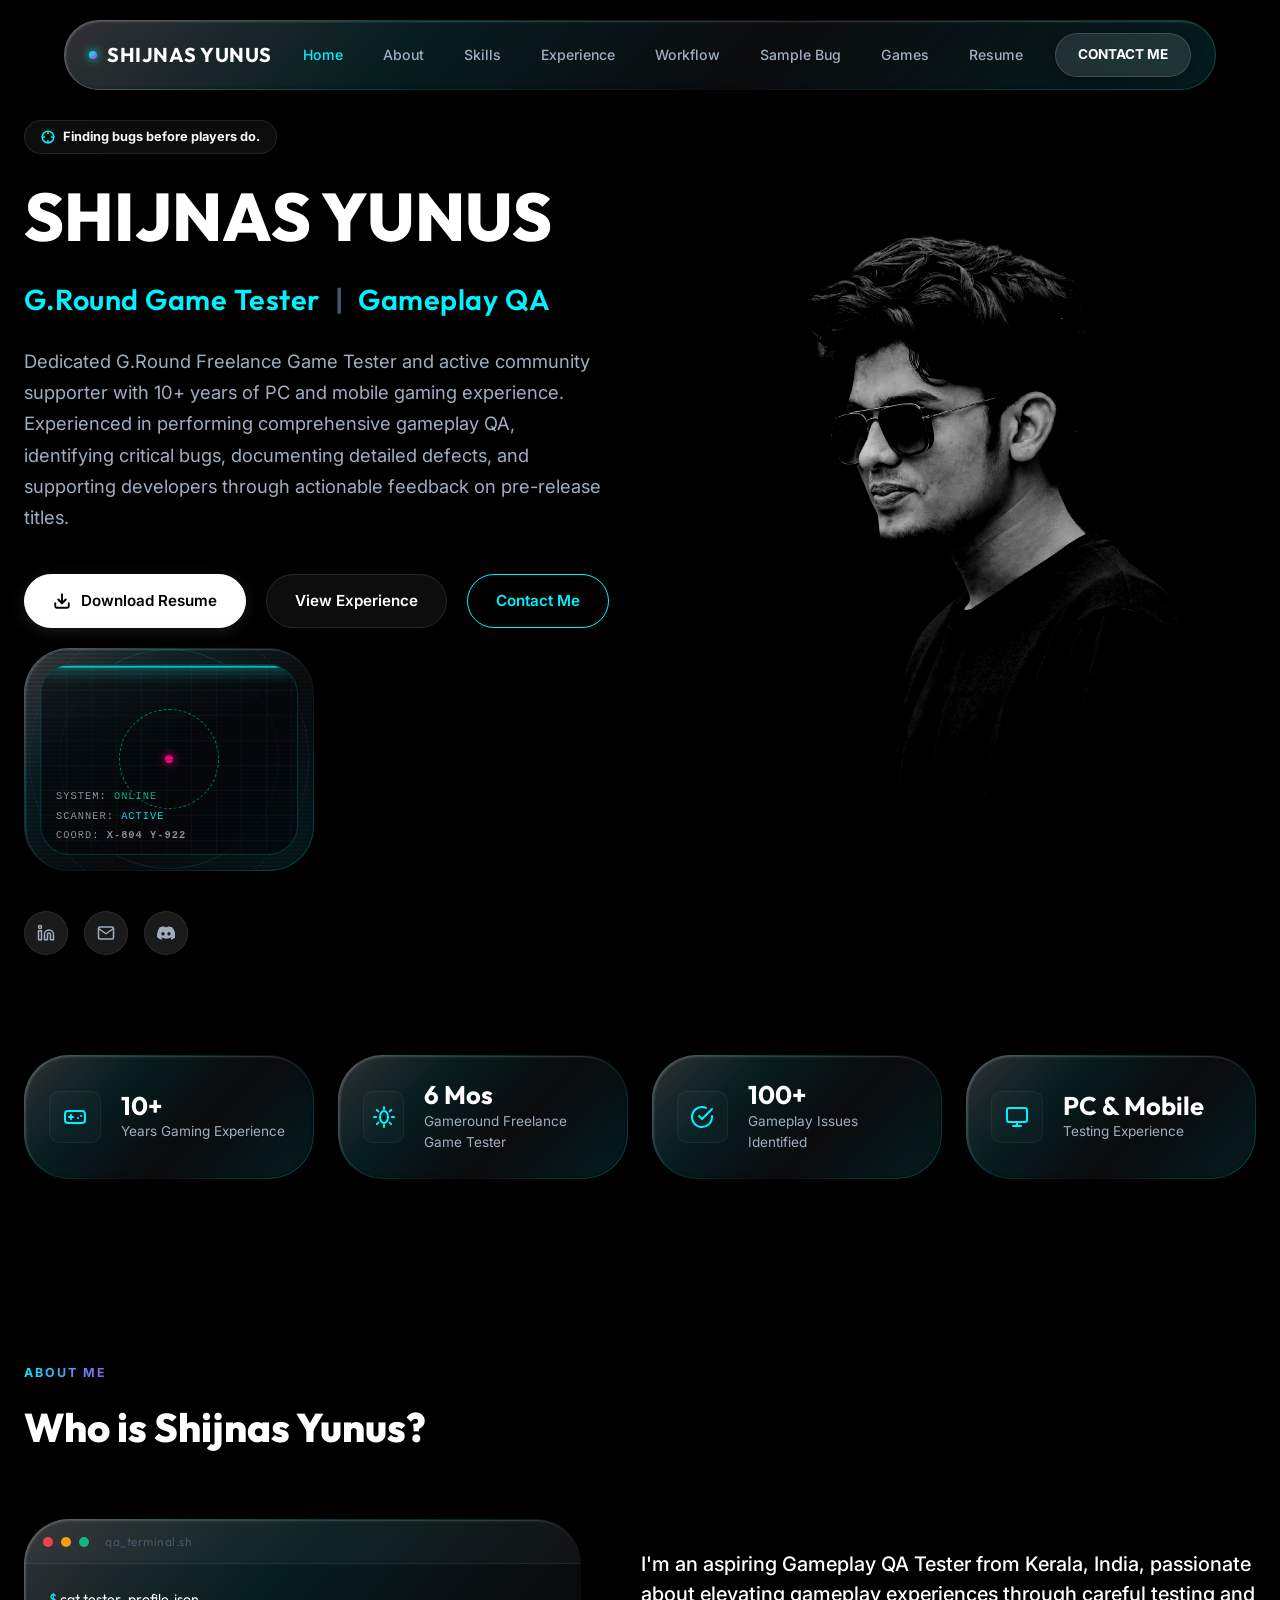
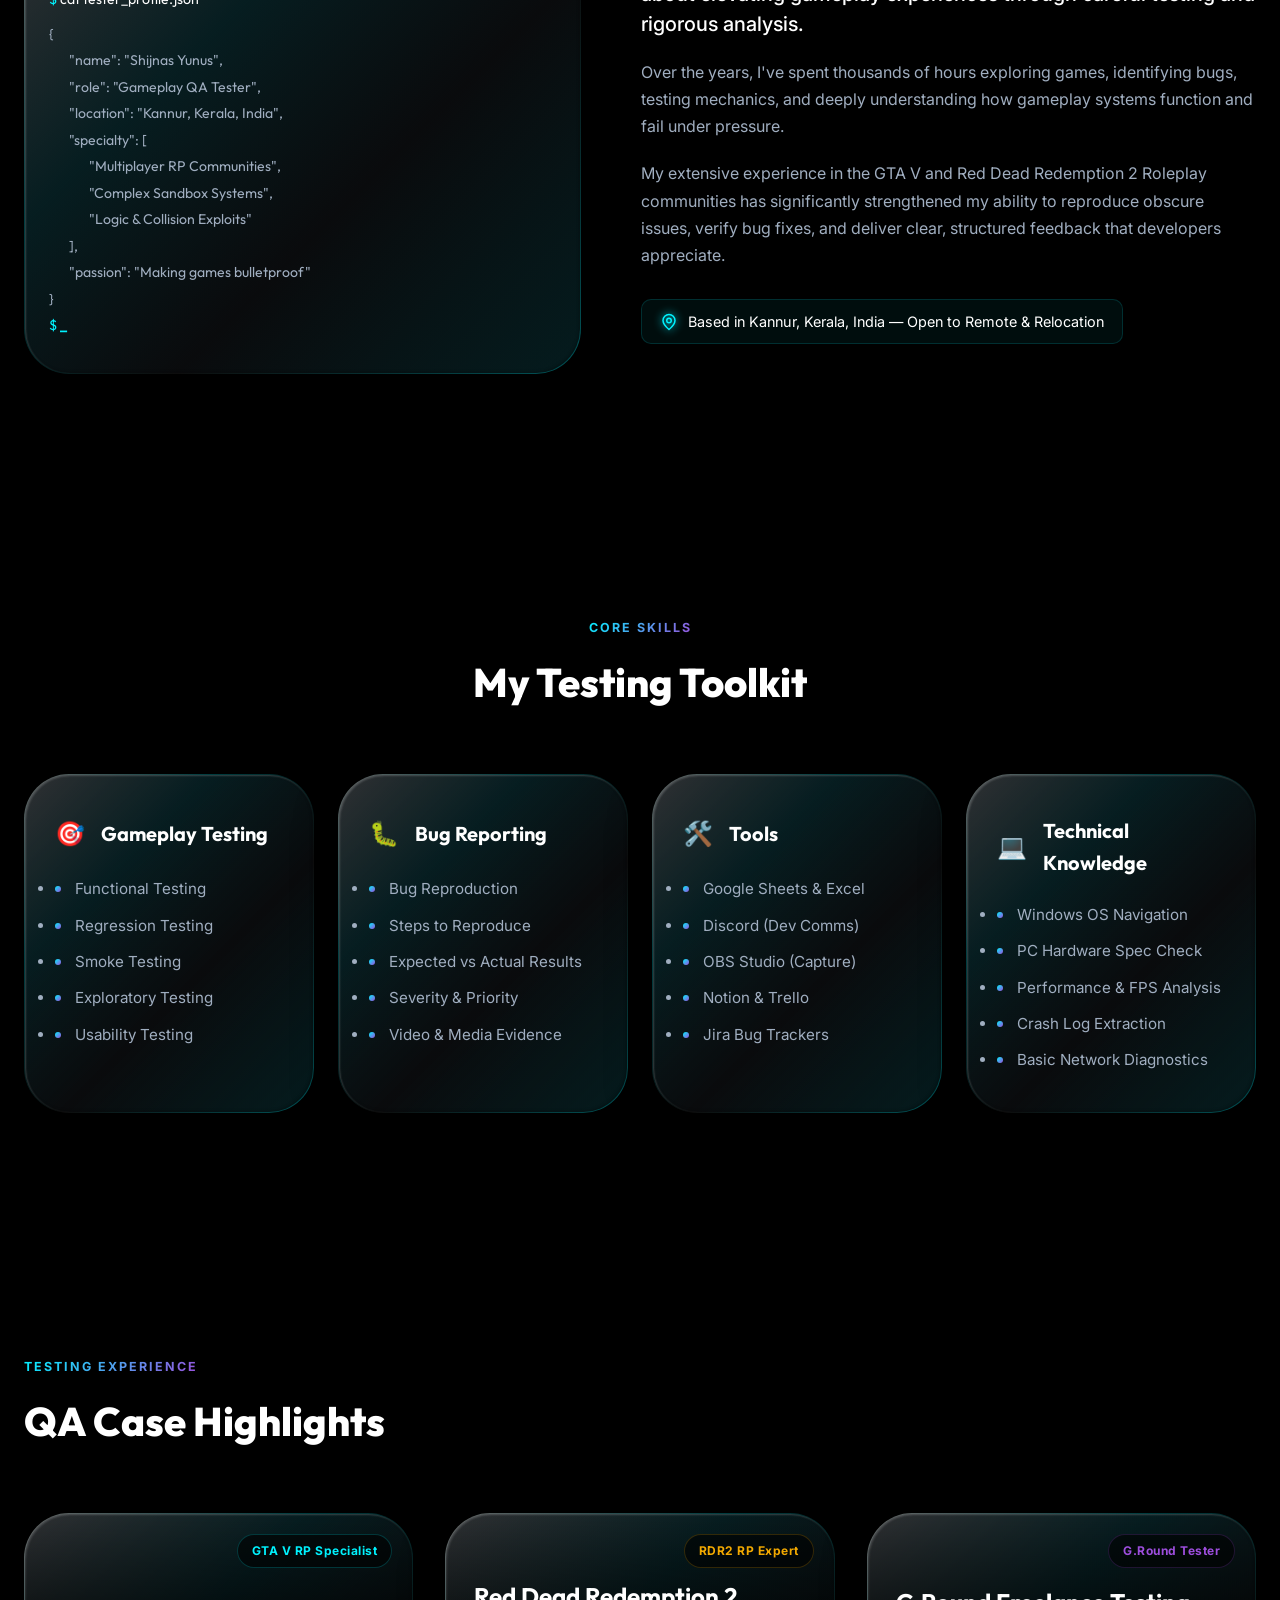
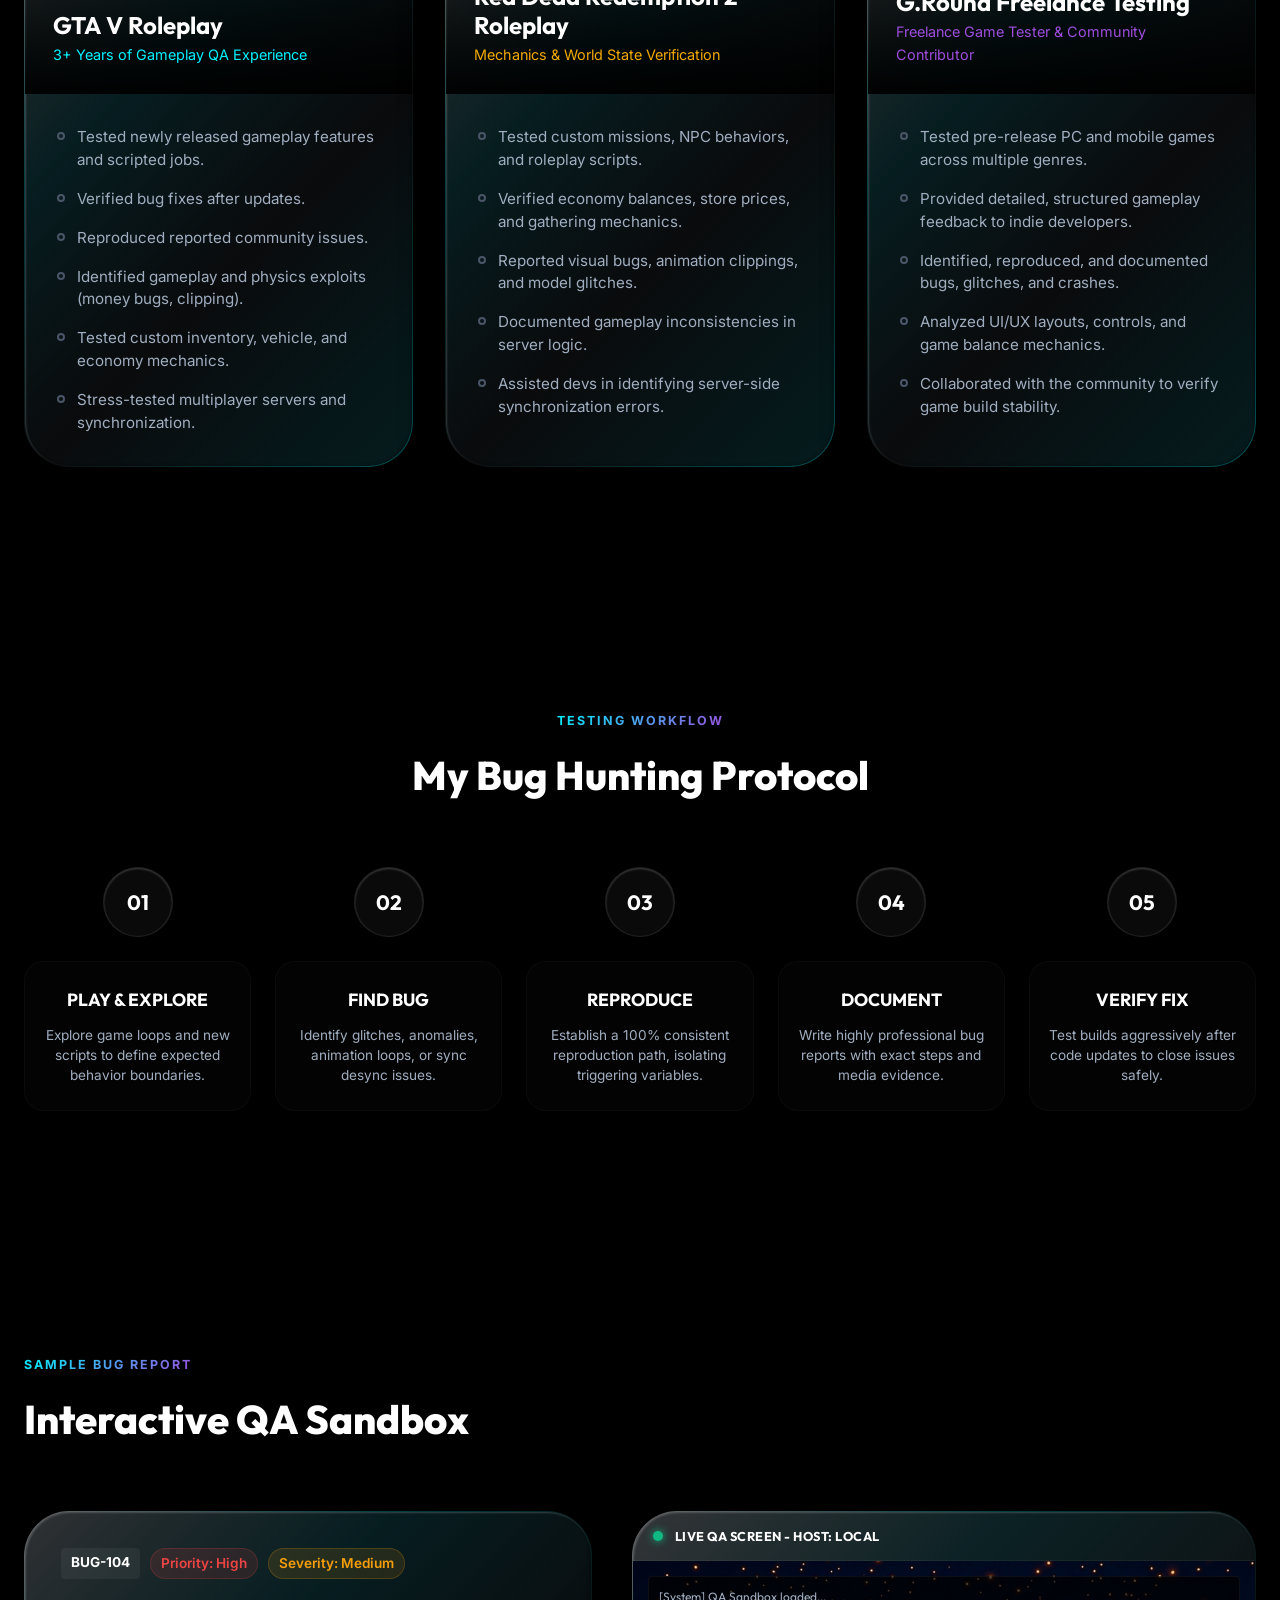
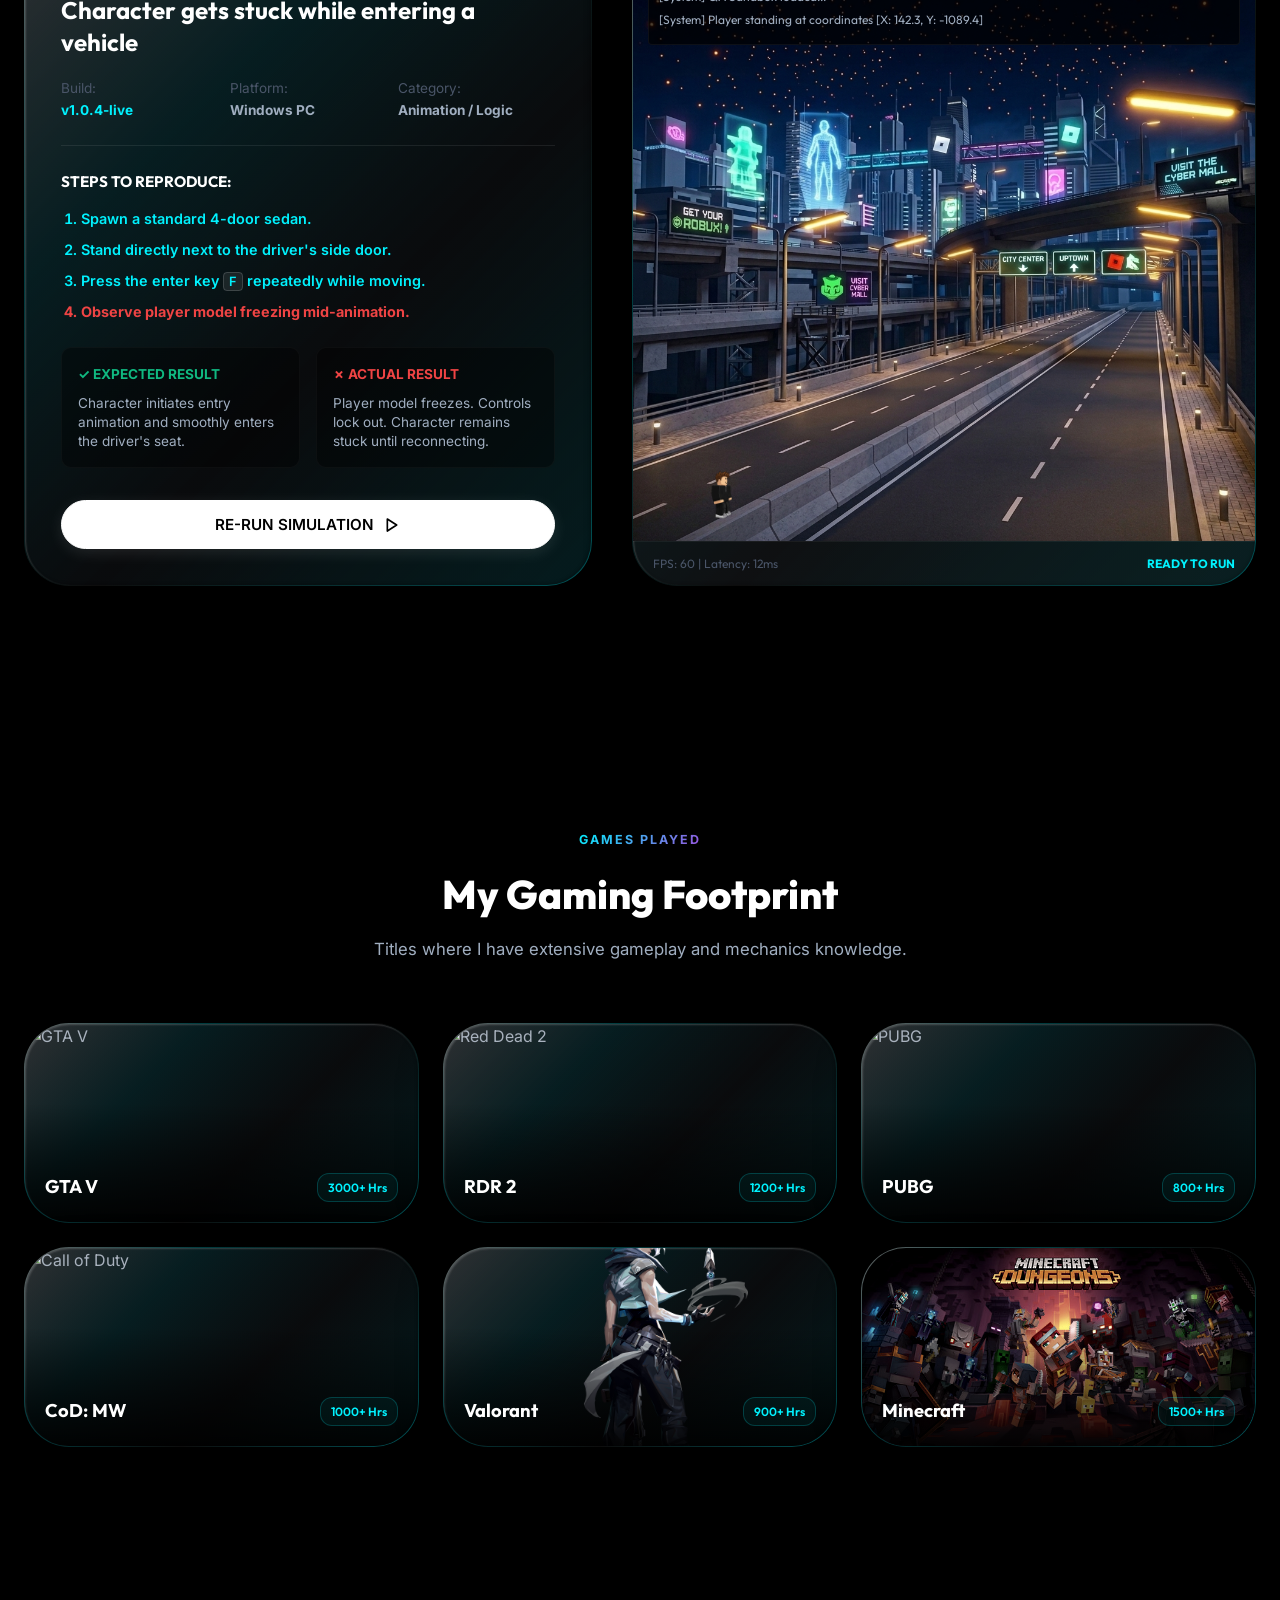
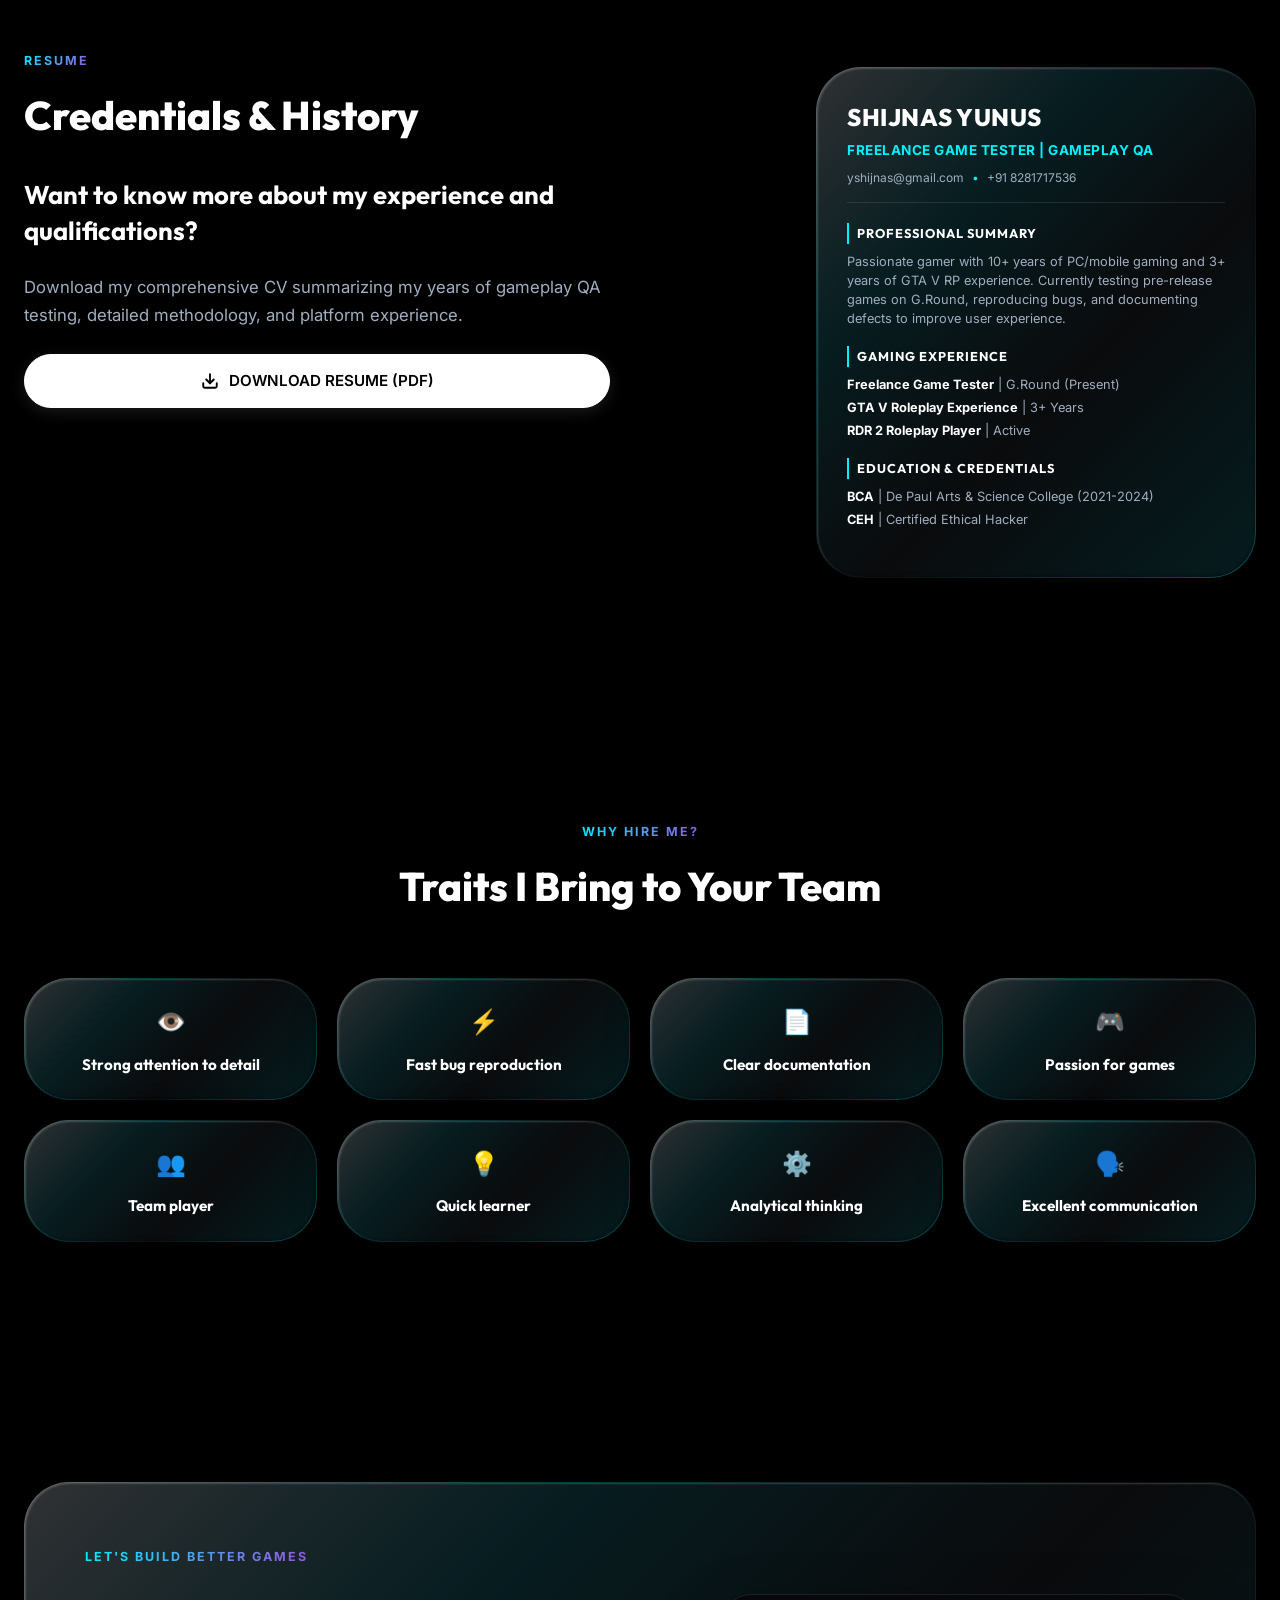
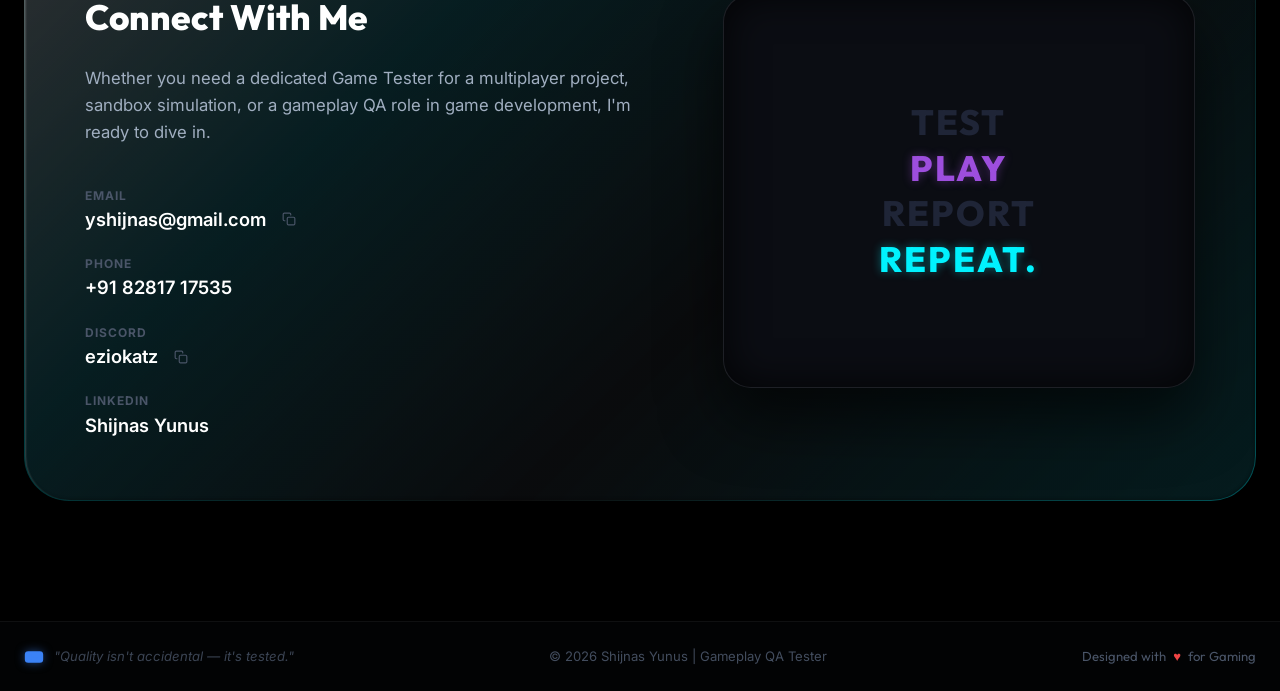
==== commit 7b086e70: "feat: add generated Ezio Auditore 16:9 cinematic parallax wallpaper asset" ====
--- a/index.html
+++ b/index.html
@@ -743,7 +743,7 @@
   <!-- SVG Wind Displace Filter -->
   <svg style="display: none;">
     <filter id="wind-lens">
-      <feTurbulence type="fractalNoise" baseFrequency="0.008 0.02" numOctaves="2" result="noise" />
+      <feTurbulence type="fractalNoise" baseFrequency="0.008 0.02" numOctaves="1" result="noise" />
       <feOffset dx="0" dy="0" in="noise" result="shiftedNoise">
         <animate attributeName="dx" values="0; -300; 0" dur="20s" repeatCount="indefinite" />
       </feOffset>
--- a/styles.css
+++ b/styles.css
@@ -149,6 +149,11 @@
   pointer-events: none;
   filter: url('#wind-lens');
   -webkit-filter: url('#wind-lens');
+  /* Promote to independent GPU composite layer */
+  transform: translate3d(0, 0, 0);
+  will-change: transform, filter;
+  backface-visibility: hidden;
+  -webkit-backface-visibility: hidden;
 }
 
 .embers-container {
@@ -231,11 +236,16 @@
 
 .liquid-blob {
   position: absolute;
-  border-radius: 50%;
+  border-radius: 45% 55% 50% 50% / 50% 45% 55% 50%;
   filter: blur(90px);
   mix-blend-mode: screen;
   opacity: 0.35;
   animation: floatFluid 18s infinite alternate ease-in-out;
+  /* Promote to GPU hardware compositor layer */
+  will-change: transform;
+  transform: translate3d(0, 0, 0);
+  backface-visibility: hidden;
+  -webkit-backface-visibility: hidden;
 }
 
 .blob-cyan {
@@ -269,16 +279,13 @@
 
 @keyframes floatFluid {
   0% {
-    transform: translate(0, 0) scale(1) rotate(0deg);
-    border-radius: 42% 58% 70% 30% / 45% 45% 55% 55%;
+    transform: translate3d(0, 0, 0) scale(1) rotate(0deg);
   }
   50% {
-    transform: translate(70px, 50px) scale(1.15) rotate(180deg);
-    border-radius: 70% 30% 52% 48% / 60% 40% 60% 40%;
+    transform: translate3d(70px, 50px, 0) scale(1.15) rotate(180deg);
   }
   100% {
-    transform: translate(-30px, 90px) scale(0.95) rotate(360deg);
-    border-radius: 35% 65% 30% 70% / 50% 50% 50% 50%;
+    transform: translate3d(-30px, 90px, 0) scale(0.95) rotate(360deg);
   }
 }
 
@@ -1512,6 +1519,20 @@
   background-repeat: no-repeat;
   background-position: bottom center;
   z-index: 3;
+  opacity: 0;
+  transform: scale(0.85);
+  pointer-events: none;
+  transition: opacity 0.4s cubic-bezier(0.25, 0.46, 0.45, 0.94), transform 0.4s cubic-bezier(0.25, 0.46, 0.45, 0.94);
+}
+
+/* Show car when spawned (Step 1 to 4) */
+.sim-scene-running-1 .sim-car,
+.sim-scene-running-2 .sim-car,
+.sim-scene-running-3 .sim-car,
+.sim-scene-running-4 .sim-car {
+  opacity: 1;
+  transform: scale(1);
+  pointer-events: auto;
 }
 
 /* ── Step-class transitions ────────────────────────────────── */
